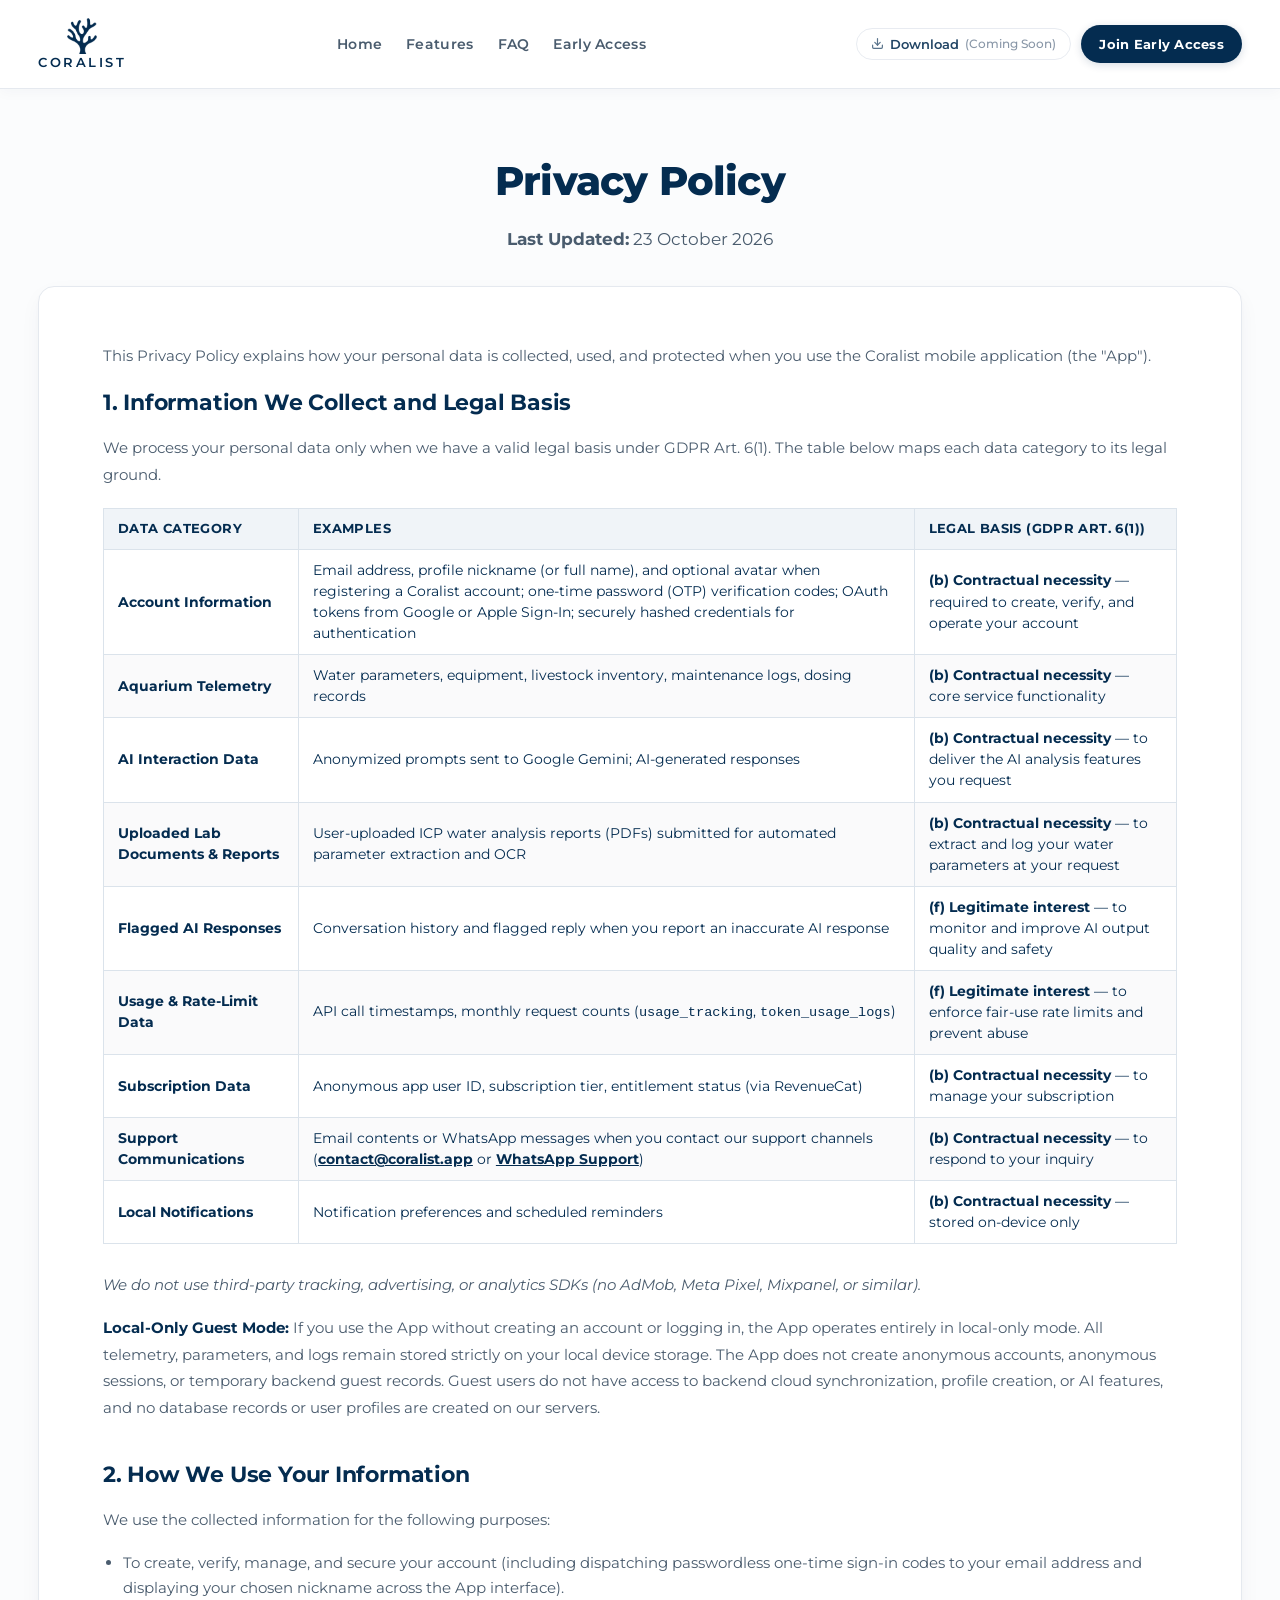
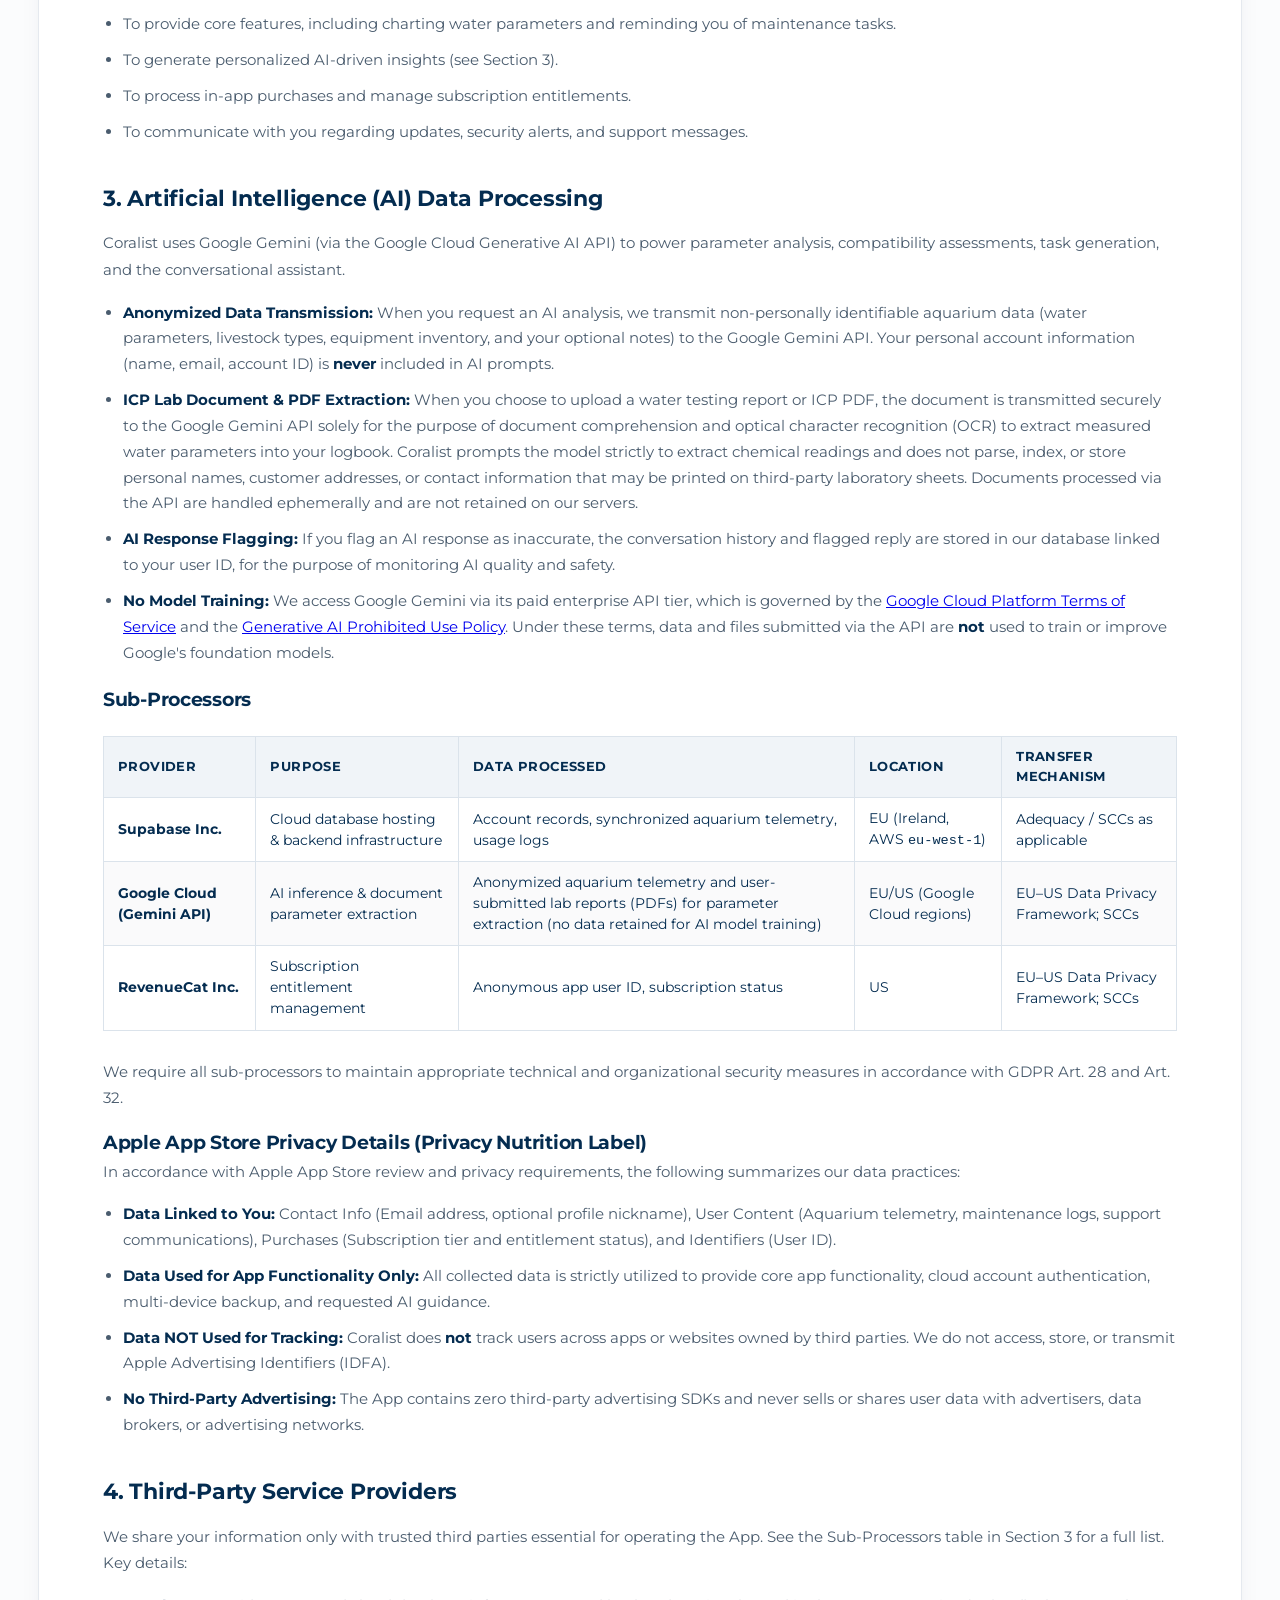
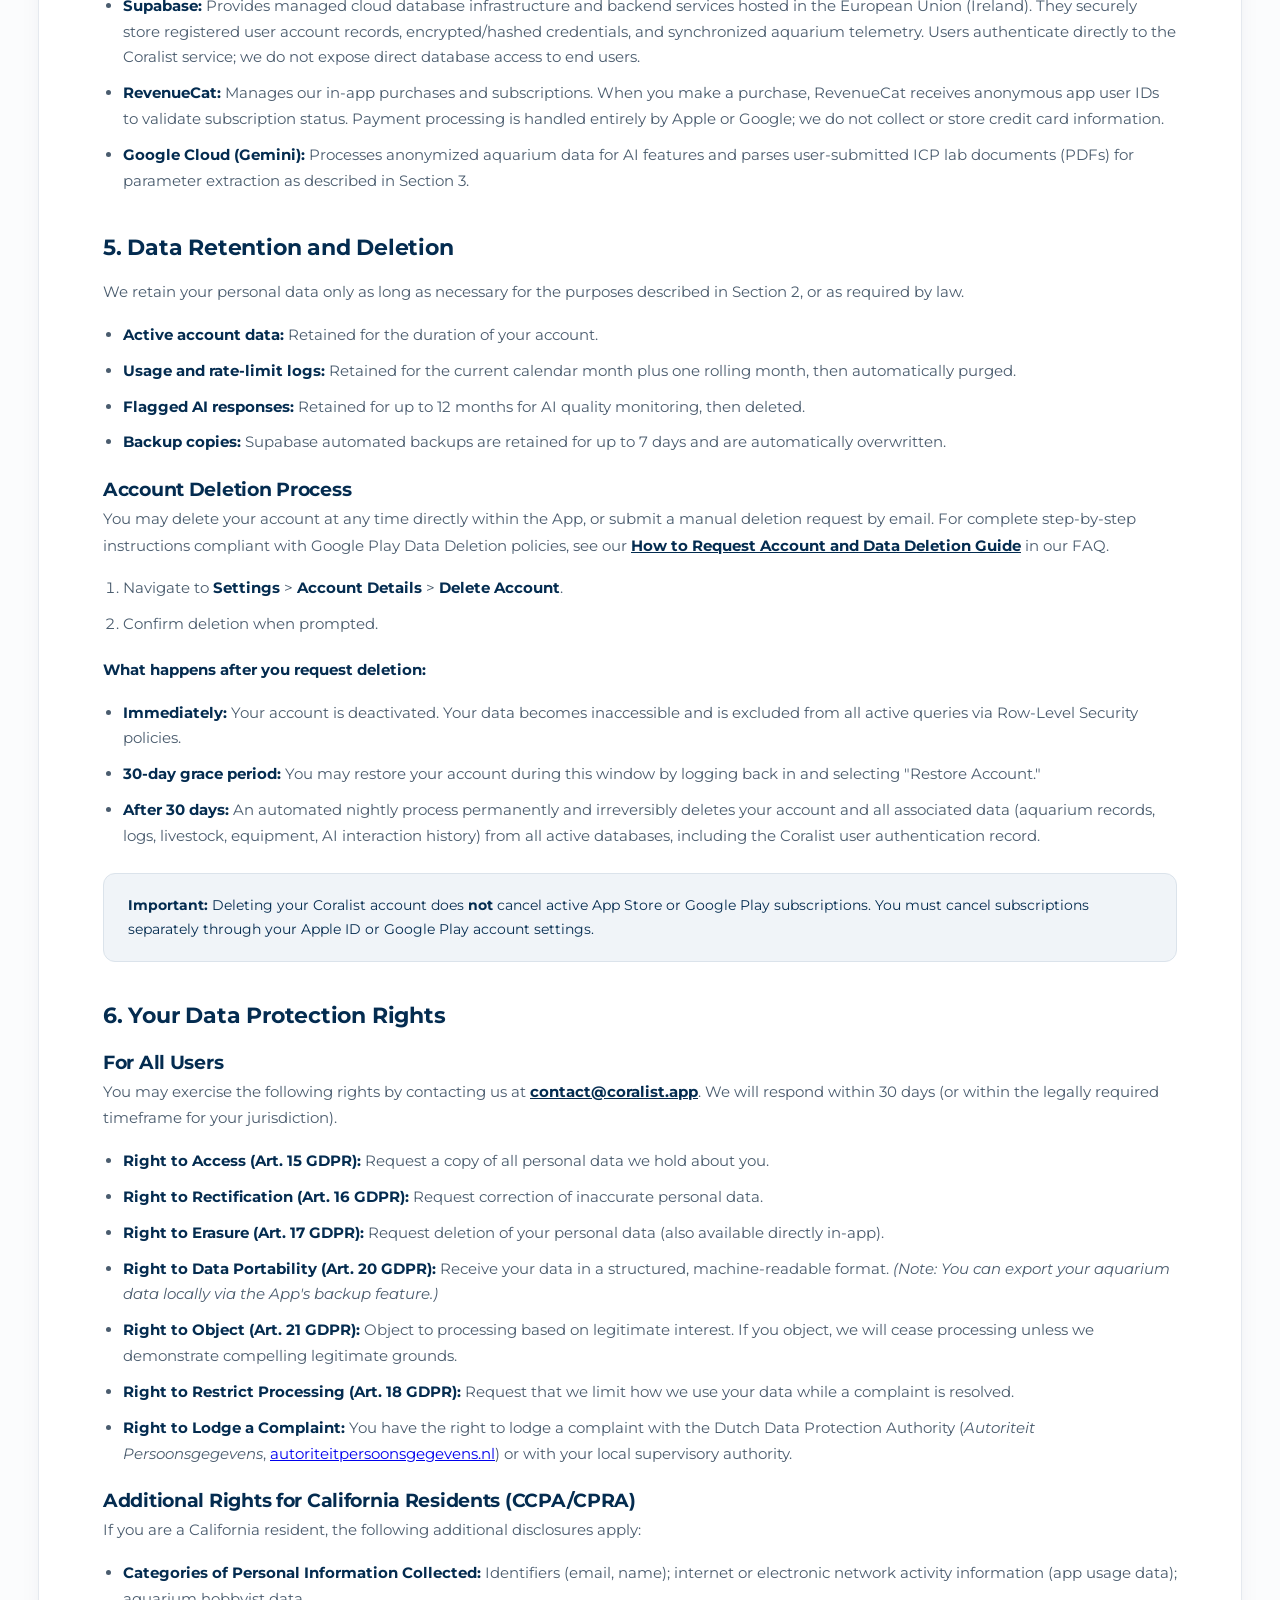
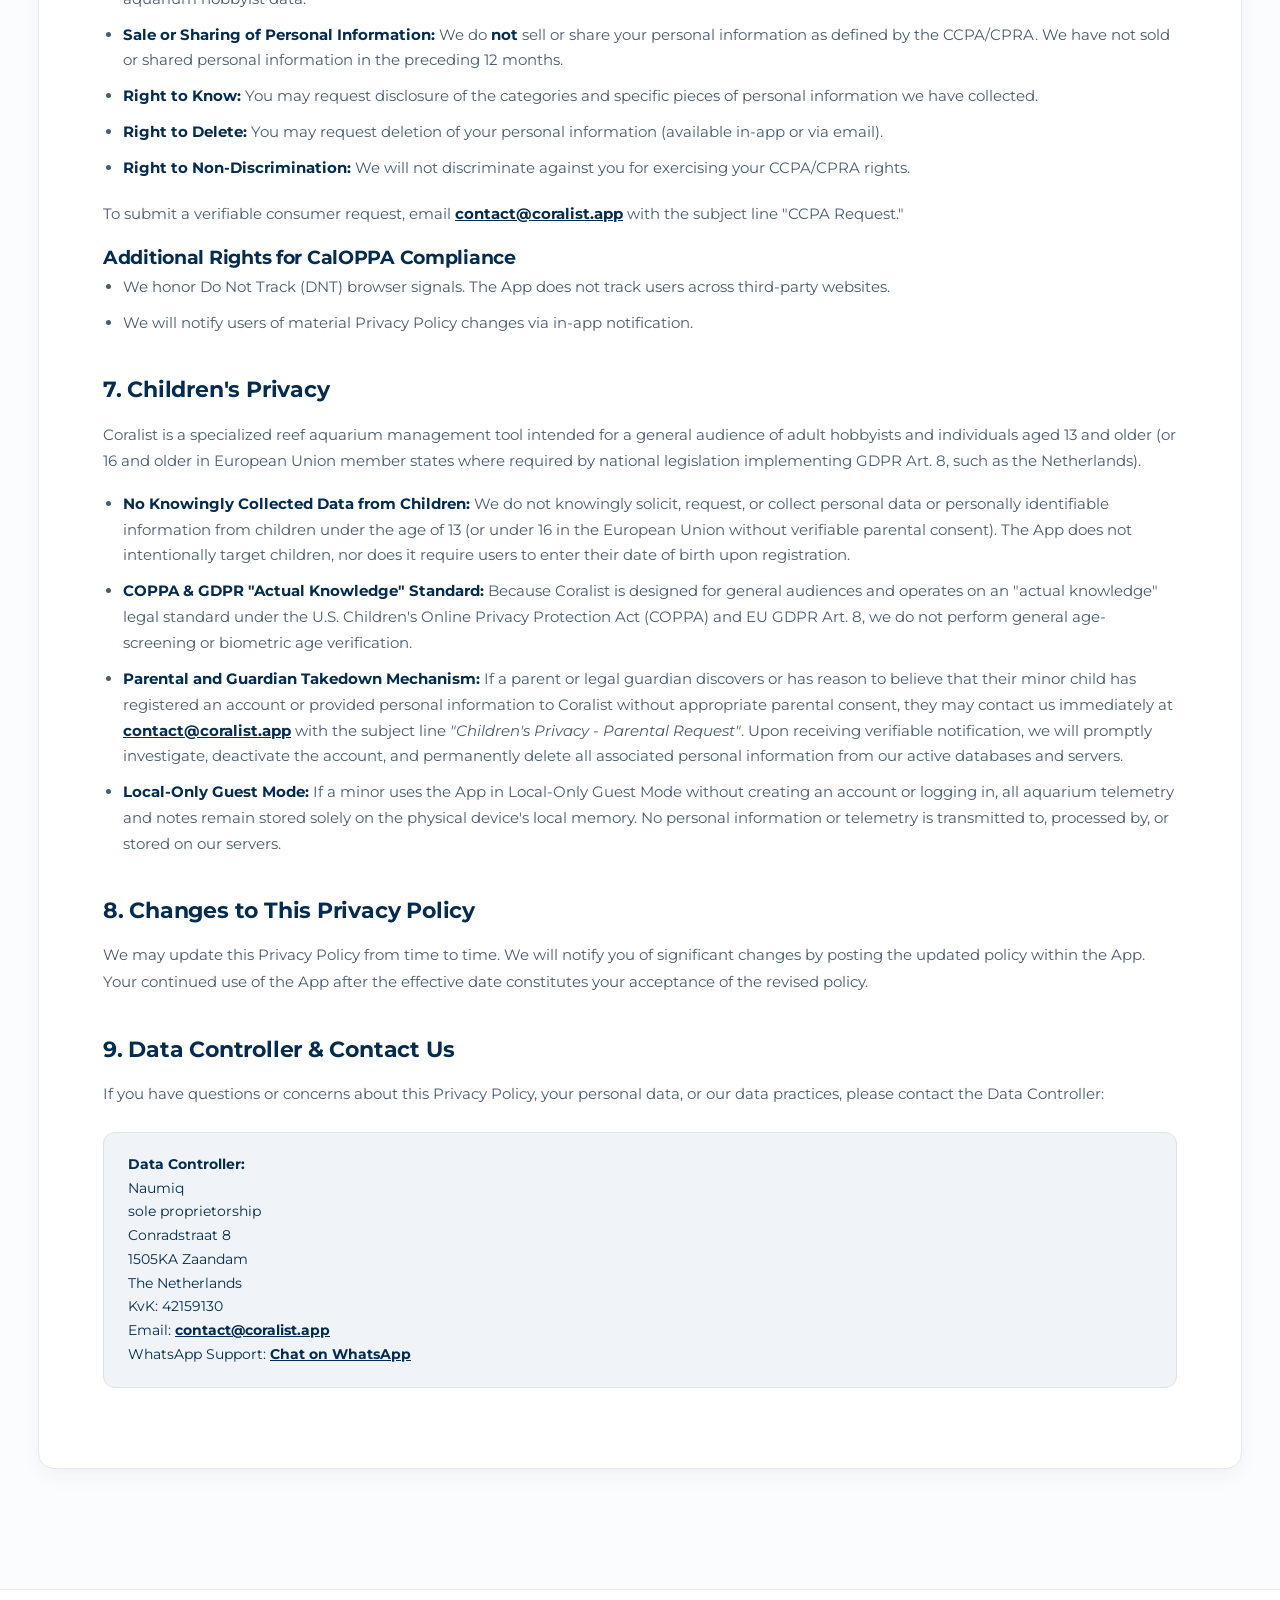
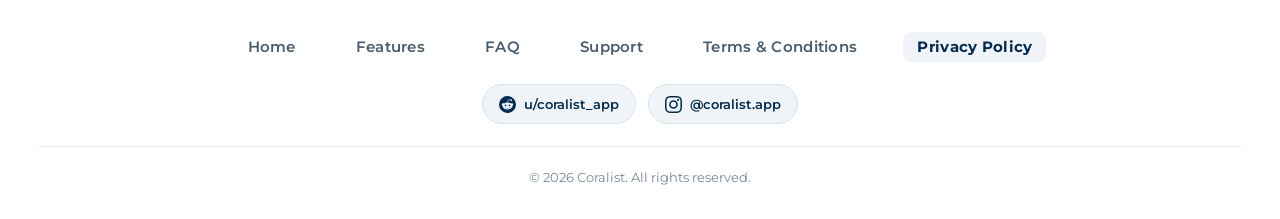
==== privacy.html @ ce2aaca9 "Update Terms and Privacy: move Data Controller to bottom and add ICP PDF extraction disclosure" ====
<!DOCTYPE html>
<html lang="en">

<head>
  <meta charset="UTF-8">
  <meta name="viewport" content="width=device-width, initial-scale=1.0">
  <title>Coralist — Privacy Policy</title>
  <meta name="description"
    content="Privacy Policy for the Coralist mobile application. Learn how we collect, use, and protect your personal data including aquarium telemetry and AI interaction data.">
  <link rel="canonical" href="https://coralist.app/privacy.html">

  <!-- Open Graph -->
  <meta property="og:type" content="article">
  <meta property="og:url" content="https://coralist.app/privacy.html">
  <meta property="og:title" content="Coralist — Privacy Policy">
  <meta property="og:description"
    content="Privacy Policy for the Coralist mobile application. Learn how we collect, use, and protect your personal data.">
  <meta property="og:image" content="https://coralist.app/assets/logo-premium-clean.png">
  <meta property="og:image:width" content="1024">
  <meta property="og:image:height" content="1024">
  <meta property="og:image:alt" content="Coralist App Logo">
  <meta property="og:site_name" content="Coralist">

  <!-- Twitter Card -->
  <meta name="twitter:card" content="summary">
  <meta name="twitter:title" content="Coralist — Privacy Policy">
  <meta name="twitter:description"
    content="Privacy Policy for the Coralist mobile application. Learn how we collect, use, and protect your personal data.">
  <meta name="twitter:image" content="https://coralist.app/assets/logo-premium-clean.png">

  <!-- Mobile Browser Theme Color -->
  <meta name="theme-color" content="#042c50">

  <!-- Favicons -->
  <link rel="icon" type="image/svg+xml" href="assets/favicon.svg">
  <link rel="icon" type="image/png" sizes="32x32" href="assets/favicon-dark-32x32.png" media="(prefers-color-scheme: dark)">
  <link rel="icon" type="image/png" sizes="32x32" href="assets/favicon-32x32.png" media="(prefers-color-scheme: light)">
  <link rel="icon" type="image/png" href="assets/coral-header-dark-thinned.png" media="(prefers-color-scheme: dark)">
  <link rel="icon" type="image/png" href="assets/coral-header-light-thinned.png" media="(prefers-color-scheme: light)">
  <link rel="apple-touch-icon" href="assets/coral-silhouette.png">
  <link rel="stylesheet" href="styles.css?v=8.0">
</head>

<body>

  <!-- Site Header -->
  <header class="site-header">
    <div class="container nav-row">
      <!-- Left: Logo with Coralist centered underneath -->
      <a href="index.html" class="brand-link" aria-label="Coralist Home">
        <img src="assets/coral-header-light-thinned.png" alt="Coralist Logo" class="brand-icon-img" width="30" height="36">
        <span class="brand-text">Coralist</span>
      </a>

      <!-- Right: Navigation -->
      <nav class="site-nav">
        <ul class="nav-links">
          <li><a href="index.html">Home</a></li>
          <li><a href="index.html#features">Features</a></li>
          <li><a href="index.html#faq">FAQ</a></li>
          <li><a href="index.html#beta-signup">Early Access</a></li>
        </ul>
      </nav>

      <!-- Action Buttons: Download (with Coming Soon tip) + Join Early Access CTA -->
      <div class="nav-actions">
        <button class="btn-nav-download" disabled aria-disabled="true" title="Public App Store & Google Play release coming soon">
          <svg class="download-icon" viewBox="0 0 24 24" width="13" height="13" fill="none" stroke="currentColor" stroke-width="2.2" stroke-linecap="round" stroke-linejoin="round" aria-hidden="true">
            <path d="M21 15v4a2 2 0 0 1-2 2H5a2 2 0 0 1-2-2v-4"></path>
            <polyline points="7 10 12 15 17 10"></polyline>
            <line x1="12" y1="15" x2="12" y2="3"></line>
          </svg>
          <span>Download</span>
          <span class="tip-text-soon">(Coming Soon)</span>
        </button>
        <a href="index.html#beta-signup" class="btn-nav-beta">Join Early Access</a>
      </div>

      <button class="mobile-toggle-btn" aria-label="Toggle navigation" aria-expanded="false">
        <span class="hamburger-bar"></span>
        <span class="hamburger-bar"></span>
        <span class="hamburger-bar"></span>
      </button>
    </div>
  </header>

  <!-- Main Content -->
  <main>
    <div class="container">

      <section class="legal-header">
        <h1>Privacy Policy</h1>
        <p>
          <strong>Last Updated:</strong> 23 October 2026
        </p>
      </section>

      <article class="legal-card">
        <div class="legal-body">

          <p>
            This Privacy Policy explains how your personal data is collected, used, and protected when you use the
            Coralist mobile application (the "App").
          </p>

          <h2>1. Information We Collect and Legal Basis</h2>
          <p>
            We process your personal data only when we have a valid legal basis under GDPR Art. 6(1). The table below
            maps each data category to its legal ground.
          </p>

          <table class="legal-table">
            <thead>
              <tr>
                <th>Data Category</th>
                <th>Examples</th>
                <th>Legal Basis (GDPR Art. 6(1))</th>
              </tr>
            </thead>
            <tbody>
              <tr>
                <td><strong>Account Information</strong></td>
                <td>Email address, profile nickname (or full name), and optional avatar when registering a Coralist account; one-time password (OTP) verification codes; OAuth tokens from Google or Apple Sign-In; securely hashed credentials for authentication</td>
                <td><strong>(b) Contractual necessity</strong> — required to create, verify, and operate your account</td>
              </tr>
              <tr>
                <td><strong>Aquarium Telemetry</strong></td>
                <td>Water parameters, equipment, livestock inventory, maintenance logs, dosing records</td>
                <td><strong>(b) Contractual necessity</strong> — core service functionality</td>
              </tr>
              <tr>
                <td><strong>AI Interaction Data</strong></td>
                <td>Anonymized prompts sent to Google Gemini; AI-generated responses</td>
                <td><strong>(b) Contractual necessity</strong> — to deliver the AI analysis features you request</td>
              </tr>
              <tr>
                <td><strong>Uploaded Lab Documents &amp; Reports</strong></td>
                <td>User-uploaded ICP water analysis reports (PDFs) submitted for automated parameter extraction and OCR</td>
                <td><strong>(b) Contractual necessity</strong> — to extract and log your water parameters at your request</td>
              </tr>
              <tr>
                <td><strong>Flagged AI Responses</strong></td>
                <td>Conversation history and flagged reply when you report an inaccurate AI response</td>
                <td><strong>(f) Legitimate interest</strong> — to monitor and improve AI output quality and safety</td>
              </tr>
              <tr>
                <td><strong>Usage & Rate-Limit Data</strong></td>
                <td>API call timestamps, monthly request counts (<code>usage_tracking</code>,
                  <code>token_usage_logs</code>)
                </td>
                <td><strong>(f) Legitimate interest</strong> — to enforce fair-use rate limits and prevent abuse</td>
              </tr>
              <tr>
                <td><strong>Subscription Data</strong></td>
                <td>Anonymous app user ID, subscription tier, entitlement status (via RevenueCat)</td>
                <td><strong>(b) Contractual necessity</strong> — to manage your subscription</td>
              </tr>
              <tr>
                <td><strong>Support Communications</strong></td>
                <td>Email contents or WhatsApp messages when you contact our support channels (<a href="mailto:contact@coralist.app" style="color: var(--navy-primary); font-weight: 700; text-decoration: underline;">contact@coralist.app</a> or <a href="https://wa.me/message/F6IHO37MQ43EN1" target="_blank" rel="noopener noreferrer" style="color: var(--navy-primary); font-weight: 700; text-decoration: underline;">WhatsApp Support</a>)</td>
                <td><strong>(b) Contractual necessity</strong> — to respond to your inquiry</td>
              </tr>
              <tr>
                <td><strong>Local Notifications</strong></td>
                <td>Notification preferences and scheduled reminders</td>
                <td><strong>(b) Contractual necessity</strong> — stored on-device only</td>
              </tr>
            </tbody>
          </table>

          <p><em>We do not use third-party tracking, advertising, or analytics SDKs (no AdMob, Meta Pixel, Mixpanel, or
              similar).</em></p>

          <p>
            <strong>Local-Only Guest Mode:</strong> If you use the App without creating an account or logging in, the App operates entirely in local-only mode. All telemetry, parameters, and logs remain stored strictly on your local device storage. The App does not create anonymous accounts, anonymous sessions, or temporary backend guest records. Guest users do not have access to backend cloud synchronization, profile creation, or AI features, and no database records or user profiles are created on our servers.
          </p>

          <h2>2. How We Use Your Information</h2>
          <p>We use the collected information for the following purposes:</p>
          <ul>
            <li>To create, verify, manage, and secure your account (including dispatching passwordless one-time sign-in codes to your email address and displaying your chosen nickname across the App interface).</li>
            <li>To provide core features, including charting water parameters and reminding you of maintenance tasks.
            </li>
            <li>To generate personalized AI-driven insights (see Section 3).</li>
            <li>To process in-app purchases and manage subscription entitlements.</li>
            <li>To communicate with you regarding updates, security alerts, and support messages.</li>
          </ul>

          <h2>3. Artificial Intelligence (AI) Data Processing</h2>
          <p>
            Coralist uses Google Gemini (via the Google Cloud Generative AI API) to power parameter analysis,
            compatibility assessments, task generation, and the conversational assistant.
          </p>
          <ul>
            <li>
              <strong>Anonymized Data Transmission:</strong> When you request an AI analysis, we transmit non-personally
              identifiable aquarium data (water parameters, livestock types, equipment inventory, and your optional
              notes) to the Google Gemini API. Your personal account information (name, email, account ID) is
              <strong>never</strong> included in AI prompts.
            </li>
            <li>
              <strong>ICP Lab Document &amp; PDF Extraction:</strong> When you choose to upload a water testing report or ICP PDF, the document is transmitted securely to the Google Gemini API solely for the purpose of document comprehension and optical character recognition (OCR) to extract measured water parameters into your logbook. Coralist prompts the model strictly to extract chemical readings and does not parse, index, or store personal names, customer addresses, or contact information that may be printed on third-party laboratory sheets. Documents processed via the API are handled ephemerally and are not retained on our servers.
            </li>
            <li>
              <strong>AI Response Flagging:</strong> If you flag an AI response as inaccurate, the conversation history
              and flagged reply are stored in our database linked to your user ID, for the purpose of monitoring AI
              quality and safety.
            </li>
            <li>
              <strong>No Model Training:</strong> We access Google Gemini via its paid enterprise API tier, which is governed by
              the <a href="https://cloud.google.com/terms" target="_blank" rel="noopener noreferrer">Google Cloud
                Platform Terms of Service</a> and the <a href="https://policies.google.com/terms/generative-ai"
                target="_blank" rel="noopener noreferrer">Generative AI Prohibited Use Policy</a>. Under these terms,
              data and files submitted via the API are <strong>not</strong> used to train or improve Google's foundation models.
            </li>
          </ul>

          <h3>Sub-Processors</h3>

          <table class="legal-table">
            <thead>
              <tr>
                <th>Provider</th>
                <th>Purpose</th>
                <th>Data Processed</th>
                <th>Location</th>
                <th>Transfer Mechanism</th>
              </tr>
            </thead>
            <tbody>
              <tr>
                <td><strong>Supabase Inc.</strong></td>
                <td>Cloud database hosting &amp; backend infrastructure</td>
                <td>Account records, synchronized aquarium telemetry, usage logs</td>
                <td>EU (Ireland, AWS <code>eu-west-1</code>)</td>
                <td>Adequacy / SCCs as applicable</td>
              </tr>
              <tr>
                <td><strong>Google Cloud (Gemini API)</strong></td>
                <td>AI inference &amp; document parameter extraction</td>
                <td>Anonymized aquarium telemetry and user-submitted lab reports (PDFs) for parameter extraction (no data retained for AI model training)</td>
                <td>EU/US (Google Cloud regions)</td>
                <td>EU–US Data Privacy Framework; SCCs</td>
              </tr>
              <tr>
                <td><strong>RevenueCat Inc.</strong></td>
                <td>Subscription entitlement management</td>
                <td>Anonymous app user ID, subscription status</td>
                <td>US</td>
                <td>EU–US Data Privacy Framework; SCCs</td>
              </tr>
            </tbody>
          </table>

          <p>We require all sub-processors to maintain appropriate technical and organizational security measures in
            accordance with GDPR Art. 28 and Art. 32.</p>

          <h3>Apple App Store Privacy Details (Privacy Nutrition Label)</h3>
          <p>In accordance with Apple App Store review and privacy requirements, the following summarizes our data practices:</p>
          <ul>
            <li><strong>Data Linked to You:</strong> Contact Info (Email address, optional profile nickname), User Content (Aquarium telemetry, maintenance logs, support communications), Purchases (Subscription tier and entitlement status), and Identifiers (User ID).</li>
            <li><strong>Data Used for App Functionality Only:</strong> All collected data is strictly utilized to provide core app functionality, cloud account authentication, multi-device backup, and requested AI guidance.</li>
            <li><strong>Data NOT Used for Tracking:</strong> Coralist does <strong>not</strong> track users across apps or websites owned by third parties. We do not access, store, or transmit Apple Advertising Identifiers (IDFA).</li>
            <li><strong>No Third-Party Advertising:</strong> The App contains zero third-party advertising SDKs and never sells or shares user data with advertisers, data brokers, or advertising networks.</li>
          </ul>

          <h2>4. Third-Party Service Providers</h2>
          <p>We share your information only with trusted third parties essential for operating the App. See the
            Sub-Processors table in Section 3 for a full list. Key details:</p>
          <ul>
            <li><strong>Supabase:</strong> Provides managed cloud database infrastructure and backend services hosted in the European Union (Ireland). They securely store registered user account records, encrypted/hashed credentials, and synchronized aquarium telemetry. Users authenticate directly to the Coralist service; we do not expose direct database access to end users.</li>
            <li><strong>RevenueCat:</strong> Manages our in-app purchases and subscriptions. When you make a purchase,
              RevenueCat receives anonymous app user IDs to validate subscription status. Payment processing is handled
              entirely by Apple or Google; we do not collect or store credit card information.</li>
            <li><strong>Google Cloud (Gemini):</strong> Processes anonymized aquarium data for AI features and parses user-submitted ICP lab documents (PDFs) for parameter extraction as described in Section 3.</li>
          </ul>

          <h2>5. Data Retention and Deletion</h2>
          <p>We retain your personal data only as long as necessary for the purposes described in Section 2, or as
            required by law.</p>
          <ul>
            <li><strong>Active account data:</strong> Retained for the duration of your account.</li>
            <li><strong>Usage and rate-limit logs:</strong> Retained for the current calendar month plus one rolling
              month, then automatically purged.</li>
            <li><strong>Flagged AI responses:</strong> Retained for up to 12 months for AI quality monitoring, then
              deleted.</li>
            <li><strong>Backup copies:</strong> Supabase automated backups are retained for up to 7 days and are
              automatically overwritten.</li>
          </ul>

          <h3>Account Deletion Process</h3>
          <p>You may delete your account at any time directly within the App, or submit a manual deletion request by email. For complete step-by-step instructions compliant with Google Play Data Deletion policies, see our <a href="index.html#faq-delete-account" style="color: var(--navy-primary); font-weight: 700; text-decoration: underline;">How to Request Account and Data Deletion Guide</a> in our FAQ.</p>
          <ol>
            <li>Navigate to <strong>Settings</strong> > <strong>Account Details</strong> > <strong>Delete
                Account</strong>.</li>
            <li>Confirm deletion when prompted.</li>
          </ol>

          <p><strong>What happens after you request deletion:</strong></p>
          <ul>
            <li><strong>Immediately:</strong> Your account is deactivated. Your data becomes inaccessible and is
              excluded from all active queries via Row-Level Security policies.</li>
            <li><strong>30-day grace period:</strong> You may restore your account during this window by logging back in
              and selecting "Restore Account."</li>
            <li><strong>After 30 days:</strong> An automated nightly process permanently and irreversibly deletes your
              account and all associated data (aquarium records, logs, livestock, equipment, AI interaction history)
              from all active databases, including the Coralist user authentication record.</li>
          </ul>

          <div class="legal-callout">
            <p>
              <strong>Important:</strong> Deleting your Coralist account does <strong>not</strong> cancel active App
              Store or Google Play subscriptions. You must cancel subscriptions separately through your Apple ID or
              Google Play account settings.
            </p>
          </div>

          <h2>6. Your Data Protection Rights</h2>

          <h3>For All Users</h3>
          <p>You may exercise the following rights by contacting us at <a href="mailto:contact@coralist.app" style="color: var(--navy-primary); font-weight: 700; text-decoration: underline;">contact@coralist.app</a>. We will respond within 30
            days (or within the legally required timeframe for your jurisdiction).</p>
          <ul>
            <li><strong>Right to Access (Art. 15 GDPR):</strong> Request a copy of all personal data we hold about you.
            </li>
            <li><strong>Right to Rectification (Art. 16 GDPR):</strong> Request correction of inaccurate personal data.
            </li>
            <li><strong>Right to Erasure (Art. 17 GDPR):</strong> Request deletion of your personal data (also available
              directly in-app).</li>
            <li><strong>Right to Data Portability (Art. 20 GDPR):</strong> Receive your data in a structured,
              machine-readable format. <em>(Note: You can export your aquarium data locally via the App's backup
                feature.)</em></li>
            <li><strong>Right to Object (Art. 21 GDPR):</strong> Object to processing based on legitimate interest. If
              you object, we will cease processing unless we demonstrate compelling legitimate grounds.</li>
            <li><strong>Right to Restrict Processing (Art. 18 GDPR):</strong> Request that we limit how we use your data
              while a complaint is resolved.</li>
            <li><strong>Right to Lodge a Complaint:</strong> You have the right to lodge a complaint with the Dutch Data
              Protection Authority (<em>Autoriteit Persoonsgegevens</em>, <a
                href="https://autoriteitpersoonsgegevens.nl" target="_blank"
                rel="noopener noreferrer">autoriteitpersoonsgegevens.nl</a>) or with your local supervisory authority.
            </li>
          </ul>

          <h3>Additional Rights for California Residents (CCPA/CPRA)</h3>
          <p>If you are a California resident, the following additional disclosures apply:</p>
          <ul>
            <li><strong>Categories of Personal Information Collected:</strong> Identifiers (email, name); internet or
              electronic network activity information (app usage data); aquarium hobbyist data.</li>
            <li><strong>Sale or Sharing of Personal Information:</strong> We do <strong>not</strong> sell or share your
              personal information as defined by the CCPA/CPRA. We have not sold or shared personal information in the
              preceding 12 months.</li>
            <li><strong>Right to Know:</strong> You may request disclosure of the categories and specific pieces of
              personal information we have collected.</li>
            <li><strong>Right to Delete:</strong> You may request deletion of your personal information (available
              in-app or via email).</li>
            <li><strong>Right to Non-Discrimination:</strong> We will not discriminate against you for exercising your
              CCPA/CPRA rights.</li>
          </ul>
          <p>To submit a verifiable consumer request, email <a href="mailto:contact@coralist.app" style="color: var(--navy-primary); font-weight: 700; text-decoration: underline;">contact@coralist.app</a> with the subject line "CCPA
            Request."</p>

          <h3>Additional Rights for CalOPPA Compliance</h3>
          <ul>
            <li>We honor Do Not Track (DNT) browser signals. The App does not track users across third-party websites.
            </li>
            <li>We will notify users of material Privacy Policy changes via in-app notification.</li>
          </ul>

          <h2>7. Children's Privacy</h2>
          <p>
            Coralist is a specialized reef aquarium management tool intended for a general audience of adult hobbyists and individuals aged 13 and older (or 16 and older in European Union member states where required by national legislation implementing GDPR Art. 8, such as the Netherlands).
          </p>
          <ul>
            <li>
              <strong>No Knowingly Collected Data from Children:</strong> We do not knowingly solicit, request, or collect personal data or personally identifiable information from children under the age of 13 (or under 16 in the European Union without verifiable parental consent). The App does not intentionally target children, nor does it require users to enter their date of birth upon registration.
            </li>
            <li>
              <strong>COPPA &amp; GDPR &quot;Actual Knowledge&quot; Standard:</strong> Because Coralist is designed for general audiences and operates on an &quot;actual knowledge&quot; legal standard under the U.S. Children&apos;s Online Privacy Protection Act (COPPA) and EU GDPR Art. 8, we do not perform general age-screening or biometric age verification.
            </li>
            <li>
              <strong>Parental and Guardian Takedown Mechanism:</strong> If a parent or legal guardian discovers or has reason to believe that their minor child has registered an account or provided personal information to Coralist without appropriate parental consent, they may contact us immediately at <a href="mailto:contact@coralist.app" style="color: var(--navy-primary); font-weight: 700; text-decoration: underline;">contact@coralist.app</a> with the subject line <em>&quot;Children&apos;s Privacy - Parental Request&quot;</em>. Upon receiving verifiable notification, we will promptly investigate, deactivate the account, and permanently delete all associated personal information from our active databases and servers.
            </li>
            <li>
              <strong>Local-Only Guest Mode:</strong> If a minor uses the App in Local-Only Guest Mode without creating an account or logging in, all aquarium telemetry and notes remain stored solely on the physical device&apos;s local memory. No personal information or telemetry is transmitted to, processed by, or stored on our servers.
            </li>
          </ul>

          <h2>8. Changes to This Privacy Policy</h2>
          <p>
            We may update this Privacy Policy from time to time. We will notify you of significant changes by posting
            the updated policy within the App. Your continued use of the App after the effective date constitutes your
            acceptance of the revised policy.
          </p>

          <h2>9. Data Controller &amp; Contact Us</h2>
          <p>If you have questions or concerns about this Privacy Policy, your personal data, or our data practices, please contact the Data Controller:
          </p>
          <div class="legal-callout">
            <p>
              <strong>Data Controller:</strong><br>
              Naumiq<br>
              sole proprietorship<br>
              Conradstraat 8<br>
              1505KA Zaandam<br>
              The Netherlands<br>
              KvK: 42159130<br>
              Email: <a href="mailto:contact@coralist.app" style="color: var(--navy-primary); font-weight: 700; text-decoration: underline;">contact@coralist.app</a><br>
              WhatsApp Support: <a href="https://wa.me/message/F6IHO37MQ43EN1" target="_blank" rel="noopener noreferrer" style="color: var(--navy-primary); font-weight: 700; text-decoration: underline;">Chat on WhatsApp</a>
            </p>
          </div>

        </div>
      </article>

    </div>
  </main>

  <!-- Site Footer & Page Navigation -->
  <footer class="site-footer">
    <div class="container">
      <nav class="footer-nav" aria-label="Page Navigation">
        <ul class="footer-links">
          <li><a href="index.html">Home</a></li>
          <li><a href="index.html#features">Features</a></li>
          <li><a href="index.html#faq">FAQ</a></li>
          <li><a href="support.html">Support</a></li>
          <li><a href="terms.html">Terms & Conditions</a></li>
          <li><a href="privacy.html" class="active">Privacy Policy</a></li>
        </ul>
      </nav>

      <div class="footer-social" aria-label="Social Media Links">
        <a href="https://www.reddit.com/user/coralist_app/" target="_blank" rel="noopener noreferrer" class="social-link" aria-label="Coralist on Reddit">
          <svg class="social-icon" viewBox="0 0 24 24" width="18" height="18" fill="currentColor" aria-hidden="true">
            <path d="M12 0A12 12 0 0 0 0 12a12 12 0 0 0 12 12 12 12 0 0 0 12-12A12 12 0 0 0 12 0zm5.01 4.744c.688 0 1.25.561 1.25 1.249a1.25 1.25 0 0 1-2.498.056l-2.597-.547-.8 3.747c1.824.07 3.48.632 4.674 1.488.308-.309.73-.491 1.207-.491.968 0 1.754.786 1.754 1.754 0 .716-.435 1.333-1.01 1.614a3.111 3.111 0 0 1 .042.52c0 2.694-3.13 4.87-7.004 4.87-3.874 0-7.004-2.176-7.004-4.87 0-.183.015-.366.043-.534A1.748 1.748 0 0 1 4.028 12c0-.968.786-1.754 1.754-1.754.463 0 .898.196 1.207.49 1.207-.883 2.878-1.43 4.744-1.487l.885-4.182a.342.342 0 0 1 .14-.197.35.35 0 0 1 .238-.042l2.906.617a1.214 1.214 0 0 1 1.108-.701zM9.25 12C8.561 12 8 12.562 8 13.25c0 .687.561 1.248 1.25 1.248.687 0 1.248-.561 1.248-1.249 0-.688-.561-1.249-1.249-1.249zm5.5 0c-.687 0-1.248.561-1.248 1.25 0 .687.561 1.248 1.249 1.248.688 0 1.249-.561 1.249-1.249 0-.687-.562-1.249-1.25-1.249zm-5.466 3.99a.327.327 0 0 0-.231.094.33.33 0 0 0 0 .463c.842.842 2.484.913 2.961.913.477 0 2.105-.056 2.961-.913a.361.361 0 0 0 .029-.463.33.33 0 0 0-.464 0c-.547.533-1.684.73-2.512.73-.828 0-1.979-.197-2.512-.73a.326.326 0 0 0-.232-.095z"/>
          </svg>
          <span>u/coralist_app</span>
        </a>
        <a href="https://www.instagram.com/coralist.app/" target="_blank" rel="noopener noreferrer" class="social-link" aria-label="Coralist on Instagram">
          <svg class="social-icon" viewBox="0 0 24 24" width="18" height="18" fill="currentColor" aria-hidden="true">
            <path d="M12 2.163c3.204 0 3.584.012 4.85.07 3.252.148 4.771 1.691 4.919 4.919.058 1.265.069 1.645.069 4.849 0 3.205-.012 3.584-.069 4.849-.149 3.225-1.664 4.771-4.919 4.919-1.266.058-1.644.07-4.85.07-3.204 0-3.584-.012-4.849-.07-3.26-.149-4.771-1.699-4.919-4.92-.058-1.265-.07-1.644-.07-4.849 0-3.204.013-3.583.07-4.849.149-3.227 1.664-4.771 4.919-4.919 1.266-.057 1.645-.069 4.849-.069zm0-2.163c-3.259 0-3.667.014-4.947.072-4.358.2-6.78 2.618-6.98 6.98-.059 1.281-.073 1.689-.073 4.948 0 3.259.014 3.668.072 4.948.2 4.358 2.618 6.78 6.98 6.98 1.281.058 1.689.072 4.948.072 3.259 0 3.668-.014 4.948-.072 4.354-.2 6.782-2.618 6.979-6.98.059-1.28.073-1.689.073-4.948 0-3.259-.014-3.667-.072-4.947-.196-4.354-2.617-6.78-6.979-6.98-1.281-.059-1.69-.073-4.949-.073zm0 5.838c-3.403 0-6.162 2.759-6.162 6.162s2.759 6.163 6.162 6.163 6.162-2.759 6.162-6.163c0-3.403-2.759-6.162-6.162-6.162zm0 10.162c-2.209 0-4-1.79-4-4 0-2.209 1.791-4 4-4s4 1.791 4 4c0 2.21-1.791 4-4 4zm6.406-11.845c-.796 0-1.441.645-1.441 1.44s.645 1.44 1.441 1.44c.795 0 1.439-.645 1.439-1.44s-.644-1.44-1.439-1.44z"/>
          </svg>
          <span>@coralist.app</span>
        </a>
      </div>

      <div class="footer-bottom">
        <p>© 2026 Coralist. All rights reserved.</p>
      </div>
    </div>
  </footer>

  <script src="script.js?v=2.5"></script>
</body>

</html>
---- styles.css ----
/* ==========================================================================
   Coralist - Premium Minimalist Navy & White Design System
   Matches Coralist App Brand Identity (#042c50)
   ========================================================================== */

@import url('https://fonts.googleapis.com/css2?family=Montserrat:wght@400;500;600;700;800;900&display=swap');

:root {
  /* Brand Navy & White Color Hierarchy */
  --navy-primary: #042c50;
  --navy-dark: #021a30;
  --navy-hover: #073b6a;
  --navy-subtle: #f0f4f8;
  --navy-border-subtle: #dbe3eb;

  --bg-white: #ffffff;
  --bg-page: #fbfcfd;
  --bg-surface: #ffffff;
  --bg-muted: #f4f6f9;

  --border-hairline: #e5e9ef;
  --border-medium: #cbd5e1;
  --border-focus: #042c50;

  /* Typography */
  --text-primary: #042c50;
  --text-secondary: #4a5c6e;
  --text-muted: #78889b;
  --text-light: #ffffff;

  --font-brand: 'Montserrat', -apple-system, BlinkMacSystemFont, 'Segoe UI', Roboto, sans-serif;

  /* Natural Elevations */
  --shadow-subtle: 0 1px 3px rgba(4, 44, 80, 0.04);
  --shadow-card: 0 8px 24px -4px rgba(4, 44, 80, 0.06), 0 2px 6px -1px rgba(4, 44, 80, 0.02);
  --shadow-float: 0 20px 40px -12px rgba(4, 44, 80, 0.12);
}

/* Reset */
*, *::before, *::after {
  box-sizing: border-box;
  margin: 0;
  padding: 0;
}

html {
  font-size: 16px;
  -webkit-font-smoothing: antialiased;
  -moz-osx-font-smoothing: grayscale;
  overflow-x: hidden;
  scroll-behavior: smooth;
  scroll-padding-top: 104px;
}

body {
  background-color: var(--bg-page);
  color: var(--text-primary);
  font-family: var(--font-brand);
  line-height: 1.65;
  min-height: 100vh;
  display: flex;
  flex-direction: column;
  overflow-x: hidden;
  width: 100%;
  padding-top: 88px;
}

/* Ensure sections target correctly below fixed header */
section[id] {
  scroll-margin-top: 104px;
}

/* Container */
.container {
  width: 100%;
  max-width: 1260px;
  margin: 0 auto;
  padding: 0 28px;
}

/* ==========================================================================
   Header Navigation (Stacked Brand on Left, Navigation on Right)
   ========================================================================== */
.site-header {
  position: fixed;
  top: 0;
  left: 0;
  right: 0;
  width: 100%;
  z-index: 1000;
  background: rgba(255, 255, 255, 0.97);
  backdrop-filter: blur(12px);
  -webkit-backdrop-filter: blur(12px);
  border-bottom: 1px solid var(--border-hairline);
  box-shadow: 0 2px 14px rgba(4, 44, 80, 0.04);
}

.nav-row {
  display: flex;
  align-items: center;
  justify-content: space-between;
  height: 88px;
}

/* Brand Logo (Left-Aligned, Centered Stack: Silhouette on top, CORALIST underneath) */
.brand-link {
  display: flex;
  flex-direction: column;
  align-items: center;
  justify-content: center;
  gap: 3px;
  text-decoration: none;
  cursor: pointer;
  padding: 4px 0;
  transition: opacity 0.15s ease, transform 0.15s ease;
}

.brand-link:hover {
  opacity: 0.85;
}

.brand-icon-img {
  width: 30px;
  height: 36px;
  object-fit: contain;
  display: block;
  flex-shrink: 0;
  transition: transform 0.2s ease;
}

.brand-link:hover .brand-icon-img {
  transform: scale(1.04);
}

.brand-icon-mask {
  width: 30px;
  height: 36px;
  background-color: var(--navy-primary);
  -webkit-mask-image: url('assets/coral-header-light-thinned.png');
  mask-image: url('assets/coral-header-light-thinned.png');
  -webkit-mask-size: contain;
  mask-size: contain;
  -webkit-mask-repeat: no-repeat;
  mask-repeat: no-repeat;
  -webkit-mask-position: center;
  mask-position: center;
  display: block;
  flex-shrink: 0;
}

.brand-text {
  font-family: var(--font-brand);
  font-size: 0.80rem;
  font-weight: 600;
  letter-spacing: 0.20em;
  text-transform: uppercase;
  color: var(--navy-primary);
  line-height: 1;
}

/* Navigation Links (Right-Aligned) */
.site-nav {
  display: flex;
  align-items: center;
}

.nav-links {
  display: flex;
  align-items: center;
  gap: 24px;
  list-style: none;
}

.nav-links a {
  text-decoration: none;
  font-size: 0.9rem;
  font-weight: 600;
  color: var(--text-secondary);
  letter-spacing: 0.02em;
  transition: color 0.15s ease;
  position: relative;
  padding: 6px 0;
}

.nav-links a:hover {
  color: var(--navy-primary);
}

.nav-links a.active {
  color: var(--navy-primary);
  font-weight: 700;
}

.nav-links a.active::after {
  content: '';
  position: absolute;
  bottom: -2px;
  left: 0;
  width: 100%;
  height: 2px;
  background-color: var(--navy-primary);
}

/* Header Action Buttons (Beta CTA + Disabled Download indicator) */
.nav-actions {
  display: flex;
  align-items: center;
  gap: 10px;
}

.btn-nav-beta {
  display: inline-flex;
  align-items: center;
  justify-content: center;
  padding: 8px 18px;
  border-radius: 9999px;
  background-color: var(--navy-primary);
  color: #ffffff;
  font-family: var(--font-brand);
  font-size: 0.84rem;
  font-weight: 700;
  letter-spacing: 0.02em;
  text-decoration: none;
  transition: all 0.2s ease;
  box-shadow: 0 2px 8px rgba(4, 44, 80, 0.16);
  white-space: nowrap;
}

.btn-nav-beta:hover {
  background-color: var(--navy-hover);
  transform: translateY(-1px);
  box-shadow: 0 4px 14px rgba(4, 44, 80, 0.24);
}

.btn-nav-download {
  display: inline-flex;
  align-items: center;
  gap: 6px;
  padding: 7px 14px;
  border-radius: 9999px;
  background: #ffffff;
  border: 1px solid var(--border-hairline);
  color: var(--navy-primary);
  font-family: var(--font-brand);
  font-size: 0.82rem;
  font-weight: 600;
  cursor: not-allowed;
  user-select: none;
  position: relative;
  transition: all 0.2s ease;
  opacity: 0.88;
}

.btn-nav-download:hover {
  background: var(--navy-subtle);
  border-color: var(--navy-border-subtle);
}

.download-icon {
  color: var(--navy-primary);
  opacity: 0.75;
  flex-shrink: 0;
}

.tip-text-soon {
  font-size: 0.72rem;
  font-weight: 500;
  color: var(--text-muted);
  letter-spacing: 0;
}

.mobile-toggle-btn {
  display: none;
  background: transparent;
  border: 1px solid var(--navy-border-subtle);
  border-radius: 10px;
  width: 42px;
  height: 42px;
  padding: 0;
  cursor: pointer;
  align-items: center;
  justify-content: center;
  flex-direction: column;
  gap: 5px;
  transition: all 0.2s ease;
  -webkit-tap-highlight-color: transparent;
}

.mobile-toggle-btn:hover {
  background-color: var(--navy-subtle);
}

.hamburger-bar {
  display: block;
  width: 20px;
  height: 2px;
  background-color: var(--navy-primary);
  border-radius: 2px;
  transition: transform 0.25s cubic-bezier(0.16, 1, 0.3, 1), opacity 0.2s ease;
  transform-origin: center;
}

.mobile-toggle-btn.is-active .hamburger-bar:nth-child(1) {
  transform: translateY(7px) rotate(45deg);
}

.mobile-toggle-btn.is-active .hamburger-bar:nth-child(2) {
  opacity: 0;
  transform: scaleX(0);
}

.mobile-toggle-btn.is-active .hamburger-bar:nth-child(3) {
  transform: translateY(-7px) rotate(-45deg);
}

/* ==========================================================================
   Typography & Hierarchy
   ========================================================================== */
h1, h2, h3, h4, h5, h6 {
  font-family: var(--font-brand);
  color: var(--navy-primary);
  letter-spacing: -0.015em;
  font-weight: 700;
}

/* ==========================================================================
   Hero & Under Construction Section
   ========================================================================== */
main {
  flex: 1;
}

.hero-section {
  padding: 36px 0 60px;
  text-align: center;
  position: relative;
}

.hero-section::before {
  content: '';
  position: absolute;
  top: -80px;
  left: 50%;
  transform: translateX(-50%);
  width: 1100px;
  max-width: 100vw;
  height: 560px;
  background: radial-gradient(ellipse 70% 50% at 50% 15%, rgba(2, 132, 199, 0.07) 0%, rgba(4, 44, 80, 0.04) 50%, transparent 80%);
  pointer-events: none;
  z-index: 0;
}

/* Beta Notice Banner */
.beta-notice-banner {
  display: inline-flex;
  align-items: center;
  justify-content: center;
  gap: 12px;
  flex-wrap: wrap;
  margin: 0 auto 36px;
  padding: 8px 22px;
  background: var(--navy-subtle);
  border: 1px solid var(--navy-border-subtle);
  border-radius: 9999px;
  font-size: 0.88rem;
  color: var(--navy-primary);
  box-shadow: 0 2px 10px rgba(4, 44, 80, 0.04);
  transition: all 0.25s ease;
}

.beta-notice-banner:hover {
  border-color: rgba(4, 44, 80, 0.25);
  box-shadow: 0 4px 16px rgba(4, 44, 80, 0.08);
}

.beta-tag {
  display: inline-flex;
  align-items: center;
  gap: 8px;
  font-weight: 700;
  font-size: 0.75rem;
  text-transform: uppercase;
  letter-spacing: 0.08em;
  background: rgba(4, 44, 80, 0.08);
  padding: 3px 10px;
  border-radius: 9999px;
}

.beta-notice-text {
  font-weight: 500;
  line-height: 1.4;
}

.beta-link {
  color: var(--navy-primary);
  font-weight: 700;
  text-decoration: underline;
  text-underline-offset: 3px;
  transition: opacity 0.2s ease;
}

.beta-link:hover {
  opacity: 0.8;
}

.hero-heading {
  font-size: 2.85rem;
  font-weight: 800;
  line-height: 1.2;
  color: var(--navy-primary);
  max-width: 780px;
  margin: 0 auto 20px;
  letter-spacing: -0.025em;
}

.hero-subheading {
  font-size: 1.1rem;
  color: var(--text-secondary);
  max-width: 620px;
  margin: 0 auto 48px;
  line-height: 1.7;
  font-weight: 400;
}

/* ==========================================================================
   Minimal App Showcase Card
   ========================================================================== */
.showcase-card {
  position: relative;
  z-index: 1;
  background: #ffffff;
  border: 1px solid rgba(4, 44, 80, 0.08);
  border-radius: 28px;
  box-shadow: 0 24px 60px -14px rgba(4, 44, 80, 0.07), 0 2px 8px -1px rgba(4, 44, 80, 0.02);
  padding: 42px 48px 46px;
  margin: 0 auto 60px;
  display: grid;
  grid-template-columns: minmax(340px, 1fr) minmax(360px, 450px);
  gap: 32px 48px;
  align-items: start;
  text-align: left;
}

/* Centered Showcase Header above both columns */
.showcase-header {
  grid-column: 1 / -1;
  text-align: center;
  display: flex;
  flex-direction: column;
  align-items: center;
  margin-bottom: 6px;
}

.showcase-header h1 {
  font-size: 2.45rem;
  font-weight: 800;
  color: var(--navy-primary);
  line-height: 1.18;
  letter-spacing: -0.025em;
  text-align: center;
  max-width: 820px;
}

.hero-tagline {
  font-size: 1.05rem;
  color: var(--text-secondary);
  line-height: 1.6;
  max-width: 660px;
  margin: 10px auto 0;
  font-weight: 500;
}

.showcase-text-col {
  display: flex;
  flex-direction: column;
  gap: 16px;
}

.hero-lead-text {
  font-size: 0.98rem;
  color: var(--text-secondary);
  line-height: 1.7;
}

.hero-cta-group {
  display: flex;
  flex-direction: column;
  gap: 18px;
  margin-top: 10px;
}

.btn-primary.btn-cta {
  display: inline-flex;
  align-items: center;
  gap: 8px;
  padding: 12px 24px;
  font-size: 0.92rem;
  border-radius: 9999px;
  box-shadow: 0 4px 14px rgba(4, 44, 80, 0.18);
}

.btn-primary.btn-cta:hover {
  transform: translateY(-1px);
  box-shadow: 0 6px 20px rgba(4, 44, 80, 0.28);
}

.btn-arrow {
  display: inline-block;
  font-size: 1.1em;
  line-height: 1;
  transition: transform 0.2s ease;
}

.btn-primary.btn-cta:hover .btn-arrow {
  transform: translateX(3px);
}

/* Disabled Native App Store Badges with Coming Soon */
.store-strip-disabled {
  display: flex;
  flex-direction: column;
  gap: 8px;
  padding-top: 6px;
}

.store-strip-label {
  font-size: 0.74rem;
  font-weight: 700;
  color: var(--text-muted);
  text-transform: uppercase;
  letter-spacing: 0.06em;
}

.store-badges-row {
  display: flex;
  align-items: center;
  gap: 10px;
  flex-wrap: wrap;
}

.store-badge-card {
  display: inline-flex;
  align-items: center;
  gap: 10px;
  padding: 8px 14px;
  background: #f8fafc;
  border: 1px solid var(--border-hairline);
  border-radius: 12px;
  cursor: not-allowed;
  user-select: none;
  transition: all 0.2s ease;
}

.store-badge-card.is-disabled {
  opacity: 0.78;
}

.store-badge-card:hover {
  border-color: var(--border-medium);
}

.store-badge-icon {
  color: var(--navy-primary);
  opacity: 0.7;
  flex-shrink: 0;
}

.store-badge-text {
  display: flex;
  flex-direction: column;
  line-height: 1.15;
  text-align: left;
}

.store-badge-sub {
  font-size: 0.62rem;
  color: var(--text-muted);
  text-transform: uppercase;
  letter-spacing: 0.04em;
  font-weight: 600;
}

.store-badge-name {
  font-size: 0.84rem;
  color: var(--navy-primary);
  font-weight: 700;
}

.store-soon-text {
  font-size: 0.74rem;
  font-weight: 500;
  color: var(--text-muted);
  white-space: nowrap;
}

.feature-list {
  list-style: none;
  display: flex;
  flex-direction: column;
  gap: 16px;
  margin-top: 6px;
  margin-bottom: 10px;
}

.feature-item {
  display: flex;
  align-items: flex-start;
  gap: 14px;
  cursor: pointer;
  padding: 10px 14px;
  border-radius: 14px;
  transition: all 0.22s ease;
  margin-left: -14px;
  margin-right: -14px;
  border: 1px solid transparent;
}

.feature-item:hover {
  background: rgba(4, 44, 80, 0.035);
}

.feature-item.is-active {
  background: rgba(4, 44, 80, 0.055);
  border-color: rgba(4, 44, 80, 0.08);
}

.feature-item strong {
  display: block;
  font-size: 0.98rem;
  font-weight: 700;
  color: var(--navy-primary);
  margin-bottom: 2px;
}

.feature-sub {
  display: block;
  font-size: 0.88rem;
  color: var(--text-secondary);
  font-weight: 400;
  line-height: 1.55;
}

.feature-bullet {
  width: 7px;
  height: 7px;
  border-radius: 50%;
  background: var(--navy-primary);
  margin-top: 7px;
  flex-shrink: 0;
  transition: transform 0.22s ease, box-shadow 0.22s ease;
}

.feature-item.is-active .feature-bullet {
  transform: scale(1.3);
  box-shadow: 0 0 0 3px rgba(4, 44, 80, 0.2);
}

.showcase-mockup-col {
  display: flex;
  justify-content: center;
  position: relative;
  width: 100%;
}

.gallery-container {
  display: flex;
  flex-direction: column;
  align-items: center;
  gap: 12px;
  width: 100%;
  max-width: 450px;
  margin: 0 auto;
  position: relative;
}

/* Ambient soft halo backdrop behind mockup - scaled by 25% */
.gallery-container::before {
  content: '';
  position: absolute;
  top: 24px;
  left: 50%;
  transform: translateX(-50%);
  width: 420px;
  height: 540px;
  background: radial-gradient(ellipse at center, rgba(4, 44, 80, 0.11) 0%, rgba(14, 165, 233, 0.05) 50%, transparent 75%);
  filter: blur(40px);
  pointer-events: none;
  z-index: 0;
}



/* Phone Mockup Frame - Scaled down 25% (435px max-width) */
.phone-mockup-frame {
  width: 100%;
  max-width: 435px;
  border-radius: 22px;
  padding: 0;
  background: transparent;
  border: none;
  box-shadow: 0 20px 48px -10px rgba(4, 44, 80, 0.2), 0 6px 20px -3px rgba(4, 44, 80, 0.08);
  transition: transform 0.3s cubic-bezier(0.16, 1, 0.3, 1), box-shadow 0.3s ease;
  cursor: pointer;
  overflow: hidden;
  position: relative;
  z-index: 2;
}

.phone-mockup-frame:hover {
  transform: translateY(-3px);
  box-shadow: 0 26px 58px -12px rgba(4, 44, 80, 0.24), 0 8px 24px rgba(4, 44, 80, 0.1);
}

.gallery-frame {
  position: relative;
  overflow: hidden;
  touch-action: pan-y;
  user-select: none;
}

.gallery-slides {
  position: relative;
  width: 100%;
  aspect-ratio: 764 / 1024;
  overflow: hidden;
  border-radius: 24px;
  background: #edf4fa;
}

.gallery-slide {
  position: absolute;
  top: 0;
  left: 0;
  width: 100%;
  height: 100%;
  opacity: 0;
  transform: translateX(18px) scale(0.98);
  transition: opacity 0.35s cubic-bezier(0.16, 1, 0.3, 1), transform 0.35s cubic-bezier(0.16, 1, 0.3, 1);
  pointer-events: none;
  overflow: hidden;
}

.gallery-slide.active {
  opacity: 1;
  transform: translateX(0) scale(1);
  pointer-events: auto;
}

.gallery-slide.slide-prev {
  transform: translateX(-18px) scale(0.98);
}

.gallery-slide img {
  width: 100%;
  height: 100%;
  object-fit: cover;
  border-radius: 24px;
  display: block;
  cursor: pointer;
  user-select: none;
  -webkit-user-drag: none;
  image-rendering: -webkit-optimize-contrast;
  transform: translateZ(0);
  backface-visibility: hidden;
}

/* Overlay Arrow Buttons on Image */
.overlay-nav-btn {
  position: absolute;
  top: 50%;
  transform: translateY(-50%);
  z-index: 20;
  width: 38px;
  height: 38px;
  border-radius: 50%;
  background: rgba(255, 255, 255, 0.94);
  backdrop-filter: blur(10px);
  -webkit-backdrop-filter: blur(10px);
  border: 1px solid rgba(4, 44, 80, 0.15);
  color: var(--navy-primary);
  font-size: 1.45rem;
  font-weight: 700;
  line-height: 1;
  display: flex;
  align-items: center;
  justify-content: center;
  cursor: pointer;
  box-shadow: 0 4px 16px rgba(4, 44, 80, 0.18);
  transition: all 0.22s ease;
  user-select: none;
  padding-bottom: 2px;
}

.overlay-nav-btn.prev-btn {
  left: 12px;
}

.overlay-nav-btn.next-btn {
  right: 12px;
}

.overlay-nav-btn:hover {
  background: var(--navy-primary);
  color: #ffffff;
  border-color: var(--navy-primary);
  transform: translateY(-50%) scale(1.1);
  box-shadow: 0 6px 20px rgba(4, 44, 80, 0.3);
}

.overlay-nav-btn:active {
  transform: translateY(-50%) scale(0.96);
}

/* Interactive Tabs / Indicators below app screenshots */
.gallery-indicators {
  display: flex;
  flex-direction: column;
  align-items: center;
  justify-content: center;
  gap: 6px;
  width: 100%;
  margin-top: 8px;
  z-index: 2;
  position: relative;
}

.indicators-row {
  display: flex;
  align-items: center;
  justify-content: center;
  gap: 6px;
  width: 100%;
}

.indicator-dot {
  padding: 5px 12px;
  border-radius: 9999px;
  background: #ffffff;
  border: 1px solid var(--border-medium);
  font-family: var(--font-brand);
  font-size: 0.78rem;
  font-weight: 600;
  color: var(--text-secondary);
  cursor: pointer;
  transition: all 0.2s ease;
  white-space: nowrap;
}

.indicator-dot:hover {
  border-color: var(--navy-primary);
  color: var(--navy-primary);
}

.indicator-dot.active {
  background: var(--navy-primary);
  color: #ffffff;
  border-color: var(--navy-primary);
  box-shadow: 0 3px 10px rgba(4, 44, 80, 0.22);
}

/* Dashboard Element Highlight Frames */
.highlight-frame,
.chart-highlight-frame {
  position: absolute;
  border: 2.5px solid var(--navy-primary);
  box-shadow: 0 0 0 3px rgba(4, 44, 80, 0.18), 0 8px 20px rgba(4, 44, 80, 0.22);
  pointer-events: none;
  opacity: 0;
  visibility: hidden;
  transform: scale(0.98);
  transition: opacity 0.25s cubic-bezier(0.16, 1, 0.3, 1), transform 0.25s cubic-bezier(0.16, 1, 0.3, 1), visibility 0.25s ease;
  z-index: 10;
}

.highlight-frame.visible,
.chart-highlight-frame.visible {
  opacity: 1;
  visibility: visible;
  animation: highlightPulse 0.45s cubic-bezier(0.16, 1, 0.3, 1) forwards;
}

#stability-highlight-frame {
  top: 21.4%;
  left: 5.6%;
  width: 88.8%;
  height: 14%;
  border-radius: 14px;
}

#dials-highlight-frame {
  top: 36.3%;
  left: 5.6%;
  width: 88.8%;
  height: 42.5%;
  border-radius: 16px;
}

@keyframes highlightPulse {
  0% {
    box-shadow: 0 0 0 0 rgba(4, 44, 80, 0.45), 0 4px 12px rgba(4, 44, 80, 0.15);
    transform: scale(0.97);
  }
  50% {
    box-shadow: 0 0 0 5px rgba(4, 44, 80, 0.25), 0 6px 18px rgba(4, 44, 80, 0.2);
    transform: scale(1.01);
  }
  100% {
    box-shadow: 0 0 0 3px rgba(4, 44, 80, 0.18), 0 8px 20px rgba(4, 44, 80, 0.22);
    transform: scale(1);
  }
}



/* ==========================================================================
   Buttons & Links
   ========================================================================== */
.btn-group {
  display: flex;
  align-items: center;
  gap: 14px;
  flex-wrap: wrap;
}

.btn {
  display: inline-flex;
  align-items: center;
  justify-content: center;
  gap: 8px;
  padding: 12px 24px;
  border-radius: 10px;
  font-family: var(--font-brand);
  font-size: 0.88rem;
  font-weight: 700;
  text-decoration: none;
  letter-spacing: 0.03em;
  transition: all 0.15s ease;
  cursor: pointer;
  border: 1.5px solid transparent;
}

.btn-primary {
  background-color: var(--navy-primary);
  color: #ffffff;
  border-color: var(--navy-primary);
}

.btn-primary:hover {
  background-color: var(--navy-hover);
  border-color: var(--navy-hover);
}

.btn-secondary {
  background-color: transparent;
  color: var(--navy-primary);
  border-color: var(--navy-border-subtle);
}

.btn-secondary:hover {
  border-color: var(--navy-primary);
  background-color: var(--navy-subtle);
}

/* ==========================================================================
   Features Section & Breakdown Cards
   ========================================================================== */
.features-section {
  padding: 20px 0 80px;
}

.section-header {
  text-align: center;
  max-width: 680px;
  margin: 0 auto 48px;
}

.section-header h2 {
  font-size: 2.15rem;
  font-weight: 800;
  color: var(--navy-primary);
  margin-bottom: 14px;
  line-height: 1.25;
}

.section-header p {
  font-size: 1.05rem;
  color: var(--text-secondary);
  line-height: 1.65;
}

.features-grid {
  display: grid;
  grid-template-columns: repeat(3, 1fr);
  gap: 24px;
}

.features-grid-trio {
  display: grid;
  grid-template-columns: repeat(3, 1fr);
  gap: 24px;
}

.feature-card {
  background: var(--bg-surface);
  border: 1px solid var(--border-hairline);
  border-radius: 18px;
  padding: 32px 28px;
  text-align: left;
  transition: transform 0.2s ease, box-shadow 0.2s ease, border-color 0.2s ease;
  box-shadow: var(--shadow-subtle);
  display: flex;
  flex-direction: column;
}

.feature-card:hover {
  transform: translateY(-2px);
  box-shadow: var(--shadow-card);
  border-color: var(--navy-border-subtle);
}

.feature-card-header {
  display: flex;
  align-items: center;
  gap: 16px;
  margin-bottom: 12px;
}

.feature-card-icon {
  width: 44px;
  height: 44px;
  border-radius: 12px;
  background: var(--navy-subtle);
  border: 1px solid var(--navy-border-subtle);
  display: flex;
  align-items: center;
  justify-content: center;
  font-size: 1.3rem;
  color: var(--navy-primary);
  flex-shrink: 0;
}

.feature-card h3 {
  font-size: 1.25rem;
  font-weight: 700;
  color: var(--navy-primary);
  margin: 0;
  line-height: 1.25;
}

.feature-card .feature-tagline {
  font-size: 0.88rem;
  font-weight: 600;
  color: var(--navy-hover);
  margin-bottom: 12px;
}

.feature-card p {
  font-size: 0.92rem;
  color: var(--text-secondary);
  line-height: 1.65;
  margin: 0;
}

/* Minimal Notice Box */
.notice-box {
  background: var(--bg-surface);
  border: 1px solid var(--border-hairline);
  border-radius: 16px;
  padding: 32px;
  text-align: center;
  max-width: 640px;
  margin: 0 auto 80px;
  box-shadow: var(--shadow-subtle);
}

.notice-box h4 {
  font-size: 1.2rem;
  font-weight: 700;
  margin-bottom: 8px;
}

.notice-box p {
  font-size: 0.92rem;
  color: var(--text-secondary);
  line-height: 1.6;
  margin-bottom: 20px;
}

/* ==========================================================================
   FAQ Section
   ========================================================================== */
.faq-section {
  padding: 40px 0 20px;
}

.faq-list {
  max-width: 840px;
  margin: 0 auto;
  display: flex;
  flex-direction: column;
  gap: 14px;
}

.faq-item {
  background: var(--bg-surface);
  border: 1px solid var(--border-hairline);
  border-radius: 14px;
  overflow: hidden;
  transition: border-color 0.2s ease, box-shadow 0.2s ease;
  box-shadow: var(--shadow-subtle);
}

.faq-item:hover {
  border-color: var(--navy-border-subtle);
}

.faq-item[open] {
  border-color: var(--navy-border-subtle);
  box-shadow: 0 4px 16px -2px rgba(4, 44, 80, 0.06);
}

.faq-question {
  display: flex;
  align-items: center;
  justify-content: space-between;
  padding: 20px 24px;
  font-size: 1.02rem;
  font-weight: 700;
  color: var(--navy-primary);
  cursor: pointer;
  list-style: none;
  user-select: none;
  transition: color 0.15s ease;
}

.faq-question::-webkit-details-marker {
  display: none;
}

.faq-question:hover {
  color: var(--navy-hover);
}

.faq-icon {
  width: 26px;
  height: 26px;
  border-radius: 50%;
  background: var(--navy-subtle);
  display: flex;
  align-items: center;
  justify-content: center;
  font-size: 1.15rem;
  line-height: 1;
  color: var(--navy-primary);
  transition: transform 0.25s cubic-bezier(0.16, 1, 0.3, 1), background-color 0.2s ease;
  flex-shrink: 0;
  margin-left: 16px;
}

.faq-item[open] .faq-icon {
  transform: rotate(45deg);
  background: var(--navy-primary);
  color: #ffffff;
}

.faq-answer {
  padding: 0 24px 22px;
  font-size: 0.94rem;
  color: var(--text-secondary);
  line-height: 1.7;
}

.faq-answer p {
  margin: 0 0 12px;
}

.faq-answer p:last-child {
  margin-bottom: 0;
}

.faq-answer ul,
.faq-answer ol {
  margin: 8px 0 14px 20px;
  padding: 0;
  display: flex;
  flex-direction: column;
  gap: 7px;
}

.faq-answer li {
  line-height: 1.6;
}

.faq-answer strong {
  color: var(--navy-primary);
  font-weight: 600;
}

.param-group-grid {
  display: grid;
  grid-template-columns: repeat(auto-fit, minmax(240px, 1fr));
  gap: 14px;
  margin: 14px 0 16px;
}

.param-category {
  background: #f8fafc;
  border: 1px solid var(--border-color);
  border-radius: var(--radius-sm);
  padding: 14px 16px;
}

.param-category h4 {
  font-size: 0.85rem;
  font-weight: 700;
  text-transform: uppercase;
  letter-spacing: 0.04em;
  color: var(--teal-accent);
  margin: 0 0 10px;
}

.param-category ul {
  margin: 0 0 0 16px;
  padding: 0;
  display: flex;
  flex-direction: column;
  gap: 7px;
  font-size: 0.87rem;
}

.param-category li {
  line-height: 1.5;
}

/* ==========================================================================
   FAQ Workflow Steps Cards (Water Test Analysis Walkthrough)
   ========================================================================== */
.faq-workflow-steps {
  display: grid;
  grid-template-columns: repeat(auto-fit, minmax(180px, 1fr));
  gap: 14px;
  margin-top: 18px;
  margin-bottom: 8px;
}

.faq-workflow-steps[data-walkthrough="water-test"] {
  grid-template-columns: repeat(5, minmax(0, 1fr));
}

.faq-workflow-steps[data-walkthrough="setup"] {
  grid-template-columns: repeat(4, minmax(0, 1fr));
}

.workflow-step-card {
  display: flex;
  flex-direction: column;
  background: #ffffff;
  border: 1px solid rgba(4, 44, 80, 0.09);
  border-radius: 16px;
  padding: 12px;
  box-shadow: 0 4px 14px rgba(4, 44, 80, 0.04);
  transition: transform 0.22s ease, box-shadow 0.22s ease, border-color 0.22s ease;
}

.workflow-step-card:hover {
  transform: translateY(-2px);
  box-shadow: 0 8px 22px rgba(4, 44, 80, 0.1);
  border-color: rgba(4, 44, 80, 0.18);
}

.step-badge {
  display: inline-flex;
  align-items: center;
  justify-content: center;
  text-align: center;
  align-self: flex-start;
  padding: 3px 9px;
  border-radius: 9999px;
  background: var(--navy-primary);
  color: #ffffff;
  font-family: var(--font-brand);
  font-size: 0.7rem;
  font-weight: 700;
  letter-spacing: 0.02em;
  margin-bottom: 10px;
}

.step-img-box {
  width: 100%;
  aspect-ratio: 764 / 1024;
  border-radius: 12px;
  overflow: hidden;
  background: #eef4f9;
  border: 1px solid rgba(4, 44, 80, 0.06);
  margin-bottom: 10px;
  box-shadow: 0 2px 8px rgba(4, 44, 80, 0.06);
}

.step-img-box img {
  width: 100%;
  height: 100%;
  object-fit: cover;
  display: block;
  cursor: pointer;
  image-rendering: -webkit-optimize-contrast;
  transform: translateZ(0);
}

.step-info {
  display: flex;
  flex-direction: column;
  gap: 4px;
}

.step-info h4 {
  font-family: var(--font-brand);
  font-size: 0.86rem;
  font-weight: 700;
  color: var(--navy-primary);
  line-height: 1.3;
  margin: 0;
}

.step-info p {
  font-size: 0.77rem !important;
  color: var(--text-secondary);
  line-height: 1.45;
  margin: 0 !important;
}

@media (max-width: 992px) {
  .faq-workflow-steps,
  .faq-workflow-steps[data-walkthrough="water-test"],
  .faq-workflow-steps[data-walkthrough="setup"] {
    grid-template-columns: repeat(2, minmax(0, 1fr));
    gap: 12px;
  }
}

@media (max-width: 640px) {
  .faq-workflow-steps,
  .faq-workflow-steps[data-walkthrough="water-test"],
  .faq-workflow-steps[data-walkthrough="setup"] {
    grid-template-columns: 1fr;
    gap: 14px;
  }

  .workflow-step-card {
    flex-direction: row;
    align-items: center;
    gap: 14px;
    padding: 12px;
  }

  .step-badge {
    width: 48px;
    height: 48px;
    min-width: 48px;
    min-height: 48px;
    border-radius: 50%;
    display: flex;
    flex-direction: column;
    align-items: center;
    justify-content: center;
    text-align: center;
    line-height: 1.15;
    padding: 0;
    margin: 0;
    flex-shrink: 0;
    font-size: 0.70rem;
    font-weight: 700;
  }

  .step-badge span {
    display: block;
    text-align: center;
    width: 100%;
  }

  .step-img-box {
    width: 105px;
    min-width: 105px;
    margin-bottom: 0;
  }
}

/* ==========================================================================
   Account and Data Deletion FAQ Styles
   ========================================================================== */
.deletion-methods-grid {
  display: flex;
  flex-direction: column;
  gap: 16px;
  margin: 18px 0 20px;
}

.deletion-method-card {
  background: var(--bg-muted);
  border: 1px solid var(--navy-border-subtle);
  border-radius: 14px;
  padding: 20px;
  display: flex;
  flex-direction: column;
  transition: border-color 0.2s ease, box-shadow 0.2s ease;
}

.deletion-method-card:hover {
  border-color: rgba(4, 44, 80, 0.25);
  box-shadow: 0 4px 14px rgba(4, 44, 80, 0.04);
}

.method-card-header {
  margin-bottom: 12px;
}

.method-card-header h4 {
  font-size: 1rem;
  font-weight: 700;
  color: var(--navy-primary);
  margin: 0;
  line-height: 1.4;
}

.method-badge {
  display: inline-flex;
  align-items: center;
  align-self: flex-start;
  padding: 3px 10px;
  font-size: 0.72rem;
  font-weight: 700;
  text-transform: uppercase;
  letter-spacing: 0.05em;
  border-radius: 9999px;
}

.method-badge.instant {
  background: #ecfdf5;
  color: #047857;
  border: 1px solid #a7f3d0;
}

.method-badge.manual {
  background: #eff6ff;
  color: #1d4ed8;
  border: 1px solid #bfdbfe;
}

.deletion-steps-list {
  margin: 0;
  padding-left: 20px;
  display: flex;
  flex-direction: column;
  gap: 9px;
  font-size: 0.91rem;
}

.deletion-steps-list li {
  line-height: 1.55;
  color: var(--text-secondary);
}

.deletion-steps-list li strong {
  color: var(--navy-primary);
  font-weight: 700;
}

.method-desc {
  font-size: 0.91rem;
  color: var(--text-secondary);
  margin: 0 0 14px;
  line-height: 1.55;
}

.deletion-email-box {
  background: var(--bg-surface);
  border: 1px solid var(--navy-border-subtle);
  border-radius: 10px;
  padding: 14px 16px;
  display: flex;
  flex-direction: column;
  gap: 10px;
  font-size: 0.88rem;
  margin-top: auto;
  box-shadow: 0 1px 3px rgba(4, 44, 80, 0.03);
}

.email-meta-item {
  display: flex;
  flex-direction: column;
  gap: 3px;
}

.meta-label {
  font-size: 0.75rem;
  font-weight: 700;
  text-transform: uppercase;
  letter-spacing: 0.04em;
  color: var(--navy-primary);
}

.email-meta-link {
  color: #0284c7;
  font-weight: 700;
  text-decoration: underline;
  word-break: break-all;
  transition: color 0.15s ease;
}

.email-meta-link:hover {
  color: var(--navy-primary);
}

.meta-value {
  color: var(--text-secondary);
  line-height: 1.5;
}

.deletion-info-grid {
  display: grid;
  grid-template-columns: repeat(2, 1fr);
  gap: 16px;
  margin: 0 0 18px;
}

.deletion-info-block {
  background: #f8fafc;
  border: 1px solid var(--border-hairline);
  border-radius: 14px;
  padding: 18px 20px;
}

.deletion-block-title {
  font-size: 0.94rem;
  font-weight: 700;
  color: var(--navy-primary);
  margin: 0 0 10px;
}

.deletion-info-block p {
  font-size: 0.89rem;
  color: var(--text-secondary);
  margin: 0 0 12px;
  line-height: 1.55;
}

.deletion-bullets {
  margin: 0;
  padding-left: 20px;
  display: flex;
  flex-direction: column;
  gap: 7px;
  font-size: 0.88rem;
}

.deletion-bullets li {
  line-height: 1.55;
  color: var(--text-secondary);
}

.deletion-bullets li strong {
  color: var(--navy-primary);
  font-weight: 700;
}

.deletion-sub-callout {
  background: #fffbeb;
  border: 1px solid #fde68a;
  border-radius: 12px;
  padding: 16px 18px;
  display: flex;
  gap: 14px;
  align-items: flex-start;
  margin-top: 14px;
}

.sub-callout-icon {
  color: #d97706;
  flex-shrink: 0;
  margin-top: 2px;
}

.sub-callout-text p {
  margin: 0;
  font-size: 0.89rem;
  line-height: 1.6;
  color: #92400e;
}

.sub-callout-text strong {
  color: #78350f;
  font-weight: 700;
}

@media (max-width: 768px) {
  .deletion-methods-grid {
    gap: 14px;
  }
  .deletion-info-grid {
    grid-template-columns: 1fr;
    gap: 14px;
  }
}

/* ==========================================================================
   Legal Document Layout (Terms & Privacy)
   ========================================================================== */
.legal-header {
  padding: 60px 0 32px;
  text-align: center;
}

.legal-header h1 {
  font-size: 2.5rem;
  font-weight: 800;
  margin-bottom: 12px;
  letter-spacing: -0.02em;
}

.legal-header p {
  color: var(--text-secondary);
  font-size: 1.05rem;
  max-width: 600px;
  margin: 0 auto;
}

.legal-card {
  background: var(--bg-surface);
  border: 1px solid var(--border-hairline);
  border-radius: 16px;
  padding: 56px 64px;
  box-shadow: var(--shadow-card);
  margin-bottom: 80px;
}

.legal-meta-row {
  display: flex;
  align-items: center;
  gap: 16px;
  font-size: 0.85rem;
  color: var(--text-muted);
  font-weight: 500;
  padding-bottom: 24px;
  border-bottom: 1px solid var(--border-hairline);
  margin-bottom: 36px;
}

.legal-body h2 {
  font-size: 1.35rem;
  font-weight: 700;
  color: var(--navy-primary);
  margin-top: 36px;
  margin-bottom: 14px;
  letter-spacing: -0.01em;
}

.legal-body h2:first-of-type {
  margin-top: 0;
}

.legal-body p {
  color: var(--text-secondary);
  font-size: 0.95rem;
  line-height: 1.75;
  margin-bottom: 16px;
}

.legal-body ul, .legal-body ol {
  padding-left: 20px;
  margin-bottom: 20px;
  color: var(--text-secondary);
}

.legal-body li {
  margin-bottom: 10px;
  font-size: 0.95rem;
  line-height: 1.7;
}

.legal-body strong {
  color: var(--navy-primary);
  font-weight: 700;
}

.legal-callout {
  background: var(--navy-subtle);
  border: 1px solid var(--navy-border-subtle);
  border-radius: 12px;
  padding: 20px 24px;
  margin: 24px 0;
}

.legal-callout p {
  color: var(--navy-primary);
  font-size: 0.9rem;
  margin-bottom: 0;
  line-height: 1.65;
}

/* Legal Tables */
.legal-table {
  width: 100%;
  border-collapse: collapse;
  margin: 20px 0 28px;
  font-size: 0.85rem;
  line-height: 1.55;
}

.legal-table th,
.legal-table td {
  text-align: left;
  padding: 10px 14px;
  border: 1px solid var(--navy-border-subtle);
  color: var(--navy-primary);
}

.legal-table th {
  background: var(--navy-subtle);
  font-weight: 700;
  font-size: 0.8rem;
  text-transform: uppercase;
  letter-spacing: 0.03em;
}

.legal-table tbody tr:nth-child(even) {
  background: rgba(0, 40, 80, 0.02);
}

.legal-table tbody tr:hover {
  background: rgba(0, 40, 80, 0.04);
}

@media (max-width: 768px) {
  .legal-table {
    font-size: 0.78rem;
  }
  .legal-table th,
  .legal-table td {
    padding: 8px 10px;
  }
}

/* ==========================================================================
   Site Footer & Bottom Navigation
   ========================================================================== */
.site-footer {
  border-top: 1px solid var(--border-hairline);
  background: var(--bg-surface);
  padding: 44px 0 32px;
  margin-top: 40px;
}

.footer-nav {
  display: flex;
  justify-content: center;
  align-items: center;
  margin-bottom: 24px;
}

.footer-links {
  display: flex;
  align-items: center;
  justify-content: center;
  gap: 32px;
  list-style: none;
  flex-wrap: wrap;
}

.footer-links a {
  text-decoration: none;
  font-size: 0.92rem;
  font-weight: 600;
  color: var(--text-secondary);
  letter-spacing: 0.02em;
  transition: all 0.15s ease;
  padding: 6px 14px;
  border-radius: 8px;
}

.footer-links a:hover {
  color: var(--navy-primary);
  background-color: var(--navy-subtle);
}

.footer-links a.active {
  color: var(--navy-primary);
  font-weight: 700;
  background-color: var(--navy-subtle);
}

.footer-social {
  display: flex;
  align-items: center;
  justify-content: center;
  gap: 12px;
  margin-top: 18px;
  margin-bottom: 22px;
  flex-wrap: wrap;
}

.social-link {
  display: inline-flex;
  align-items: center;
  gap: 8px;
  padding: 8px 16px;
  border-radius: 9999px;
  background: var(--navy-subtle);
  border: 1px solid var(--navy-border-subtle);
  font-family: var(--font-brand);
  font-size: 0.84rem;
  font-weight: 600;
  color: var(--navy-primary);
  text-decoration: none;
  transition: all 0.2s cubic-bezier(0.16, 1, 0.3, 1);
}

.social-link:hover {
  background: var(--navy-primary);
  color: #ffffff;
  border-color: var(--navy-primary);
  transform: translateY(-1px);
  box-shadow: 0 4px 14px rgba(4, 44, 80, 0.16);
}

.social-icon {
  width: 17px;
  height: 17px;
  flex-shrink: 0;
}

.footer-bottom {
  margin-top: 16px;
  padding-top: 20px;
  border-top: 1px solid var(--border-hairline);
  text-align: center;
  font-size: 0.8rem;
  color: var(--text-muted);
}

/* ==========================================================================
   Mobile & Responsive Design System
   ========================================================================== */

@keyframes mobileMenuSlideDown {
  from {
    opacity: 0;
    transform: translateY(-8px);
  }
  to {
    opacity: 1;
    transform: translateY(0);
  }
}

/* Tablet & Smaller Screens (<= 900px) */
@media (max-width: 900px) {
  .showcase-card {
    grid-template-columns: 1fr;
    padding: 36px 28px;
    gap: 36px;
  }
  .features-grid,
  .features-grid-trio {
    grid-template-columns: repeat(2, 1fr);
  }
}

/* Mobile Screens (<= 768px) */
@media (max-width: 768px) {
  html {
    scroll-padding-top: 86px;
  }

  body {
    padding-top: 74px;
  }

  section[id] {
    scroll-margin-top: 86px;
  }

  /* Navigation Bar: Centered Stacked Logo, Left Burger Menu */
  .site-header {
    height: 74px;
  }

  .nav-row {
    position: relative;
    height: 74px;
    display: flex;
    align-items: center;
    justify-content: center;
    padding: 0 20px;
  }

  .mobile-toggle-btn {
    position: absolute;
    left: 20px;
    top: 0;
    bottom: 0;
    margin: auto 0;
    display: flex;
    z-index: 10;
  }

  .brand-link {
    display: flex;
    flex-direction: column;
    align-items: center;
    justify-content: center;
    gap: 3px;
    padding: 0;
  }

  .brand-icon-img,
  .brand-icon-mask {
    width: 26px;
    height: 31px;
  }

  .brand-text {
    font-size: 0.72rem;
    font-weight: 600;
    letter-spacing: 0.20em;
    text-transform: uppercase;
    line-height: 1;
  }

  .site-nav {
    position: static;
  }

  .nav-actions {
    display: none;
  }

  .nav-links {
    display: none;
    position: absolute;
    top: 74px;
    left: 0;
    right: 0;
    background: #ffffff;
    border-bottom: 1px solid var(--navy-border-subtle);
    box-shadow: 0 16px 36px rgba(4, 44, 80, 0.14);
    padding: 16px 20px 24px;
    flex-direction: column;
    gap: 6px;
    z-index: 100;
  }

  .nav-links.mobile-open {
    display: flex;
    animation: mobileMenuSlideDown 0.22s cubic-bezier(0.16, 1, 0.3, 1) forwards;
  }

  .nav-links li {
    width: 100%;
  }

  .nav-links a {
    display: flex;
    align-items: center;
    width: 100%;
    padding: 12px 16px;
    font-size: 0.98rem;
    font-weight: 600;
    color: var(--navy-primary);
    border-radius: 10px;
    transition: background-color 0.15s ease, color 0.15s ease;
  }

  .nav-links a:hover,
  .nav-links a:active {
    background-color: var(--navy-subtle);
    color: var(--navy-primary);
  }

  .nav-links a.active {
    background-color: var(--navy-subtle);
    color: var(--navy-primary);
    font-weight: 700;
  }

  .nav-links a.active::after {
    display: none;
  }

  /* Layout Container */
  .container {
    padding: 0 20px;
  }

  /* Hero Section */
  .hero-section {
    padding: 24px 0 40px;
  }

  .hero-heading {
    font-size: 2rem;
    margin-bottom: 14px;
  }

  .hero-subheading {
    font-size: 0.98rem;
    margin-bottom: 32px;
  }

  /* Showcase Card (Mobile optimized flow: Headline -> Summary -> Phone Mockup -> Features -> CTA) */
  .showcase-card {
    padding: 24px 18px;
    border-radius: 20px;
    display: flex;
    flex-direction: column;
    gap: 22px;
    margin-bottom: 40px;
  }

  .showcase-header {
    order: 0;
    margin-bottom: 2px;
  }

  .showcase-header h1 {
    font-size: 1.65rem;
    line-height: 1.25;
    text-align: center;
    margin-bottom: -4px;
  }

  .showcase-text-col {
    display: contents;
  }

  .showcase-text-col > p {
    order: 2;
    font-size: 0.93rem;
    line-height: 1.65;
    color: var(--text-secondary);
    text-align: left;
  }

  .showcase-mockup-col {
    order: 3;
    width: 100%;
    display: flex;
    justify-content: center;
    margin: 4px 0;
  }

  .gallery-container {
    width: 100%;
    max-width: 360px;
    margin: 0 auto;
  }

  .phone-mockup-frame {
    width: 100%;
    max-width: 360px;
    border-radius: 20px;
    padding: 0;
    margin: 0 auto;
  }

  .gallery-slides {
    border-radius: 20px;
  }

  .gallery-indicators {
    display: flex;
    flex-direction: column;
    align-items: center;
    justify-content: center;
    gap: 6px;
    width: 100%;
    padding: 0;
    margin-top: 10px;
    overflow: visible;
  }

  .indicators-row {
    display: flex;
    align-items: center;
    justify-content: center;
    gap: 6px;
    width: 100%;
    flex-wrap: nowrap;
  }

  .indicator-dot {
    padding: 5px 10px;
    font-size: 0.74rem;
    min-height: 28px;
    display: inline-flex;
    align-items: center;
    justify-content: center;
    flex-shrink: 0;
    white-space: nowrap;
  }

  .overlay-nav-btn {
    width: 36px;
    height: 36px;
    font-size: 1.35rem;
  }

  .overlay-nav-btn.prev-btn {
    left: 8px;
  }

  .overlay-nav-btn.next-btn {
    right: 8px;
  }

  /* Interactive Feature Bullets on Mobile */
  .feature-list {
    order: 4;
    width: 100%;
    gap: 10px;
    margin-top: 0;
    margin-bottom: 4px;
  }

  .feature-item {
    background: #f8fafc;
    border: 1px solid var(--border-hairline);
    border-radius: 12px;
    padding: 12px 14px;
    gap: 12px;
    transition: all 0.2s ease;
  }

  .feature-item:hover,
  .feature-item:active {
    background: var(--navy-subtle);
    border-color: var(--navy-border-subtle);
    transform: translateY(-1px);
  }

  .feature-item strong {
    font-size: 0.94rem;
  }

  .feature-sub {
    font-size: 0.85rem;
    line-height: 1.5;
  }

  .feature-bullet {
    margin-top: 7px;
  }

  /* Mobile CTA Buttons */
  .hero-cta-group {
    order: 5;
    width: 100%;
    display: flex;
    flex-direction: column;
    gap: 14px;
    margin-top: 4px;
  }

  .btn-group {
    width: 100%;
    flex-direction: column;
    gap: 10px;
    margin-top: 0 !important;
  }

  .btn-group .btn {
    width: 100%;
    justify-content: center;
    padding: 13px 20px;
    font-size: 0.92rem;
  }

  .store-badges-row {
    flex-direction: column;
    width: 100%;
    gap: 8px;
  }

  .store-badge-card {
    width: 100%;
    justify-content: space-between;
  }

  /* Features Grid Section */
  .features-section {
    padding: 20px 0 50px;
  }

  .section-header {
    margin-bottom: 28px;
  }

  .section-header h2 {
    font-size: 1.6rem;
    line-height: 1.3;
    margin-bottom: 10px;
  }

  .section-header p {
    font-size: 0.95rem;
    line-height: 1.6;
  }

  .features-grid,
  .features-grid-trio {
    grid-template-columns: 1fr;
    gap: 16px;
    margin-bottom: 16px;
  }

  .feature-card {
    padding: 22px 18px;
    border-radius: 16px;
  }

  .feature-card-header {
    display: flex;
    align-items: center;
    gap: 14px;
    margin-bottom: 10px;
  }

  .feature-card-icon {
    width: 40px;
    height: 40px;
    font-size: 1.2rem;
    margin-bottom: 0;
    flex-shrink: 0;
  }

  .feature-card h3 {
    font-size: 1.15rem;
    margin: 0;
  }

  .feature-card .feature-tagline {
    font-size: 0.85rem;
    margin-bottom: 8px;
  }

  .feature-card p {
    font-size: 0.9rem;
    line-height: 1.6;
  }

  /* Notice Box */
  .notice-box {
    padding: 24px 18px;
    border-radius: 16px;
    margin: 40px auto 40px !important;
  }

  .notice-box h4 {
    font-size: 1.15rem;
  }

  .notice-box p {
    font-size: 0.9rem;
    margin-bottom: 16px;
  }

  .notice-box .btn-group {
    flex-direction: column;
    width: 100%;
  }

  .notice-box .btn {
    width: 100%;
    justify-content: center;
  }

  /* Legal Pages (Terms & Privacy) */
  .legal-header {
    padding: 32px 0 20px;
  }

  .legal-header h1 {
    font-size: 1.85rem;
    line-height: 1.25;
  }

  .legal-header p {
    font-size: 0.95rem;
  }

  .legal-card {
    padding: 24px 16px;
    border-radius: 16px;
    margin-bottom: 40px;
  }

  .legal-meta-row {
    flex-direction: column;
    align-items: flex-start;
    gap: 8px;
    font-size: 0.82rem;
    padding-bottom: 16px;
    margin-bottom: 24px;
  }

  .legal-body h2 {
    font-size: 1.2rem;
    margin-top: 28px;
    margin-bottom: 10px;
  }

  .legal-body p,
  .legal-body li {
    font-size: 0.9rem;
    line-height: 1.65;
  }

  .legal-callout {
    padding: 16px 18px;
    border-radius: 10px;
    margin: 20px 0;
  }

  .legal-table {
    display: block;
    width: 100%;
    overflow-x: auto;
    -webkit-overflow-scrolling: touch;
    font-size: 0.78rem;
  }

  .legal-table th,
  .legal-table td {
    padding: 8px 10px;
    white-space: nowrap;
  }

  /* Footer */
  .site-footer {
    padding: 32px 0 24px;
    margin-top: 20px;
  }

  .footer-nav {
    margin-bottom: 16px;
  }

  .footer-links {
    gap: 10px 14px;
    flex-wrap: wrap;
    justify-content: center;
  }

  .footer-links a {
    font-size: 0.85rem;
    padding: 6px 10px;
  }

  .footer-bottom {
    font-size: 0.75rem;
    margin-top: 14px;
    padding-top: 14px;
  }
}

/* Extra Small Screens (<= 480px) */
@media (max-width: 480px) {
  .container {
    padding: 0 16px;
  }

  .nav-row {
    padding: 0 16px;
  }

  .mobile-toggle-btn {
    left: 16px;
  }

  .showcase-card {
    padding: 20px 14px;
    border-radius: 16px;
  }

  .gallery-container {
    max-width: 100%;
  }

  .phone-mockup-frame {
    width: 100%;
    max-width: 360px;
    border-radius: 20px;
    padding: 5px;
  }

  .showcase-text-col h3 {
    font-size: 1.42rem;
  }

  .indicators-row {
    gap: 5px;
  }

  .indicator-dot {
    padding: 4px 8px;
    font-size: 0.70rem;
    min-height: 26px;
  }
}



/* ==========================================================================
   Screenshot Fullscreen Lightbox Modal
   ========================================================================== */
.screenshot-lightbox {
  position: fixed;
  inset: 0;
  z-index: 2000;
  display: flex;
  align-items: center;
  justify-content: center;
  opacity: 0;
  visibility: hidden;
  transition: opacity 0.24s cubic-bezier(0.16, 1, 0.3, 1), visibility 0.24s ease;
  padding: 24px;
}

.screenshot-lightbox.is-open {
  opacity: 1;
  visibility: visible;
}

.lightbox-backdrop {
  position: absolute;
  inset: 0;
  background: rgba(4, 25, 48, 0.85);
  backdrop-filter: blur(16px);
  -webkit-backdrop-filter: blur(16px);
  cursor: pointer;
}

.lightbox-dialog {
  position: relative;
  z-index: 10;
  max-width: 94vw;
  max-height: 96vh;
  display: flex;
  flex-direction: column;
  align-items: center;
  transform: scale(0.96);
  transition: transform 0.25s cubic-bezier(0.16, 1, 0.3, 1);
}

.screenshot-lightbox.is-open .lightbox-dialog {
  transform: scale(1);
}

.lightbox-top-bar {
  display: flex;
  align-items: center;
  justify-content: flex-end;
  width: 100%;
  max-width: 860px;
  margin-bottom: 10px;
  z-index: 30;
  padding: 0 4px;
}

.lightbox-close-btn {
  width: 40px;
  height: 40px;
  border-radius: 50%;
  background: rgba(15, 23, 42, 0.82);
  backdrop-filter: blur(14px);
  -webkit-backdrop-filter: blur(14px);
  border: 1px solid rgba(255, 255, 255, 0.2);
  color: #ffffff;
  font-size: 1.25rem;
  font-weight: 700;
  cursor: pointer;
  display: flex;
  align-items: center;
  justify-content: center;
  box-shadow: 0 6px 20px rgba(0, 0, 0, 0.35);
  transition: all 0.2s ease;
}

.lightbox-close-btn:hover {
  background: var(--navy-primary);
  color: #ffffff;
  transform: scale(1.08);
}

.lightbox-nav-btn {
  position: absolute;
  top: 50%;
  transform: translateY(-50%);
  width: 52px;
  height: 52px;
  border-radius: 50%;
  background: rgba(255, 255, 255, 0.94);
  backdrop-filter: blur(10px);
  -webkit-backdrop-filter: blur(10px);
  border: 1px solid rgba(4, 44, 80, 0.15);
  color: var(--navy-primary);
  font-size: 1.8rem;
  font-weight: 700;
  cursor: pointer;
  display: flex;
  align-items: center;
  justify-content: center;
  box-shadow: 0 6px 24px rgba(0, 0, 0, 0.35);
  transition: all 0.2s ease;
  z-index: 25;
}

.lightbox-prev-btn {
  left: -28px;
}

.lightbox-next-btn {
  right: -28px;
}

.lightbox-nav-btn:hover {
  background: var(--navy-primary);
  color: #ffffff;
  transform: translateY(-50%) scale(1.1);
}

.lightbox-content {
  display: flex;
  flex-direction: column;
  align-items: center;
  gap: 12px;
  max-width: 100%;
}

.lightbox-img-wrapper {
  max-width: 92vw;
  max-height: 80vh;
  overflow: hidden;
  border-radius: 20px;
  box-shadow: 0 32px 80px rgba(0, 0, 0, 0.65);
  background: #020f1e;
  display: flex;
  align-items: center;
  justify-content: center;
  position: relative;
  user-select: none;
}

.lightbox-image {
  max-width: min(88vw, 764px);
  max-height: 78vh;
  width: auto;
  height: auto;
  object-fit: contain;
  display: block;
  cursor: default;
  user-select: none;
  -webkit-user-drag: none;
  image-rendering: -webkit-optimize-contrast;
  transform: translateZ(0);
  backface-visibility: hidden;
}

.lightbox-footer {
  display: flex;
  flex-direction: column;
  align-items: center;
  gap: 4px;
  text-align: center;
}

.lightbox-caption {
  font-family: var(--font-brand);
  font-size: 1.05rem;
  font-weight: 700;
  color: #ffffff;
  letter-spacing: -0.01em;
  text-shadow: 0 2px 10px rgba(0, 0, 0, 0.6);
}

.lightbox-hint {
  font-size: 0.8rem;
  color: rgba(255, 255, 255, 0.72);
  letter-spacing: 0.01em;
}

/* Feature Cards Screenshot Preview Button */
.feature-card-action {
  margin-top: 16px;
  padding-top: 14px;
  border-top: 1px dashed rgba(4, 44, 80, 0.1);
}

.feature-preview-btn {
  display: inline-flex;
  align-items: center;
  gap: 6px;
  padding: 6px 14px;
  border-radius: 9999px;
  background: rgba(4, 44, 80, 0.04);
  border: 1px solid rgba(4, 44, 80, 0.09);
  font-family: var(--font-brand);
  font-size: 0.8rem;
  font-weight: 600;
  color: var(--navy-primary);
  cursor: pointer;
  transition: all 0.2s ease;
}

.feature-preview-btn:hover {
  background: var(--navy-primary);
  color: #ffffff;
  border-color: var(--navy-primary);
  transform: translateY(-1px);
  box-shadow: 0 3px 10px rgba(4, 44, 80, 0.15);
}

.preview-arrow {
  font-size: 0.95em;
  transition: transform 0.2s ease;
}

.feature-preview-btn:hover .preview-arrow {
  transform: translate(2px, -2px);
}

@media (max-width: 640px) {
  .lightbox-prev-btn {
    left: 4px;
    width: 42px;
    height: 42px;
    font-size: 1.4rem;
  }
  .lightbox-next-btn {
    right: 4px;
    width: 42px;
    height: 42px;
    font-size: 1.4rem;
  }
  .lightbox-top-bar {
    justify-content: space-between;
  }
  .lightbox-image {
    max-width: 92vw;
    max-height: 74vh;
  }
}
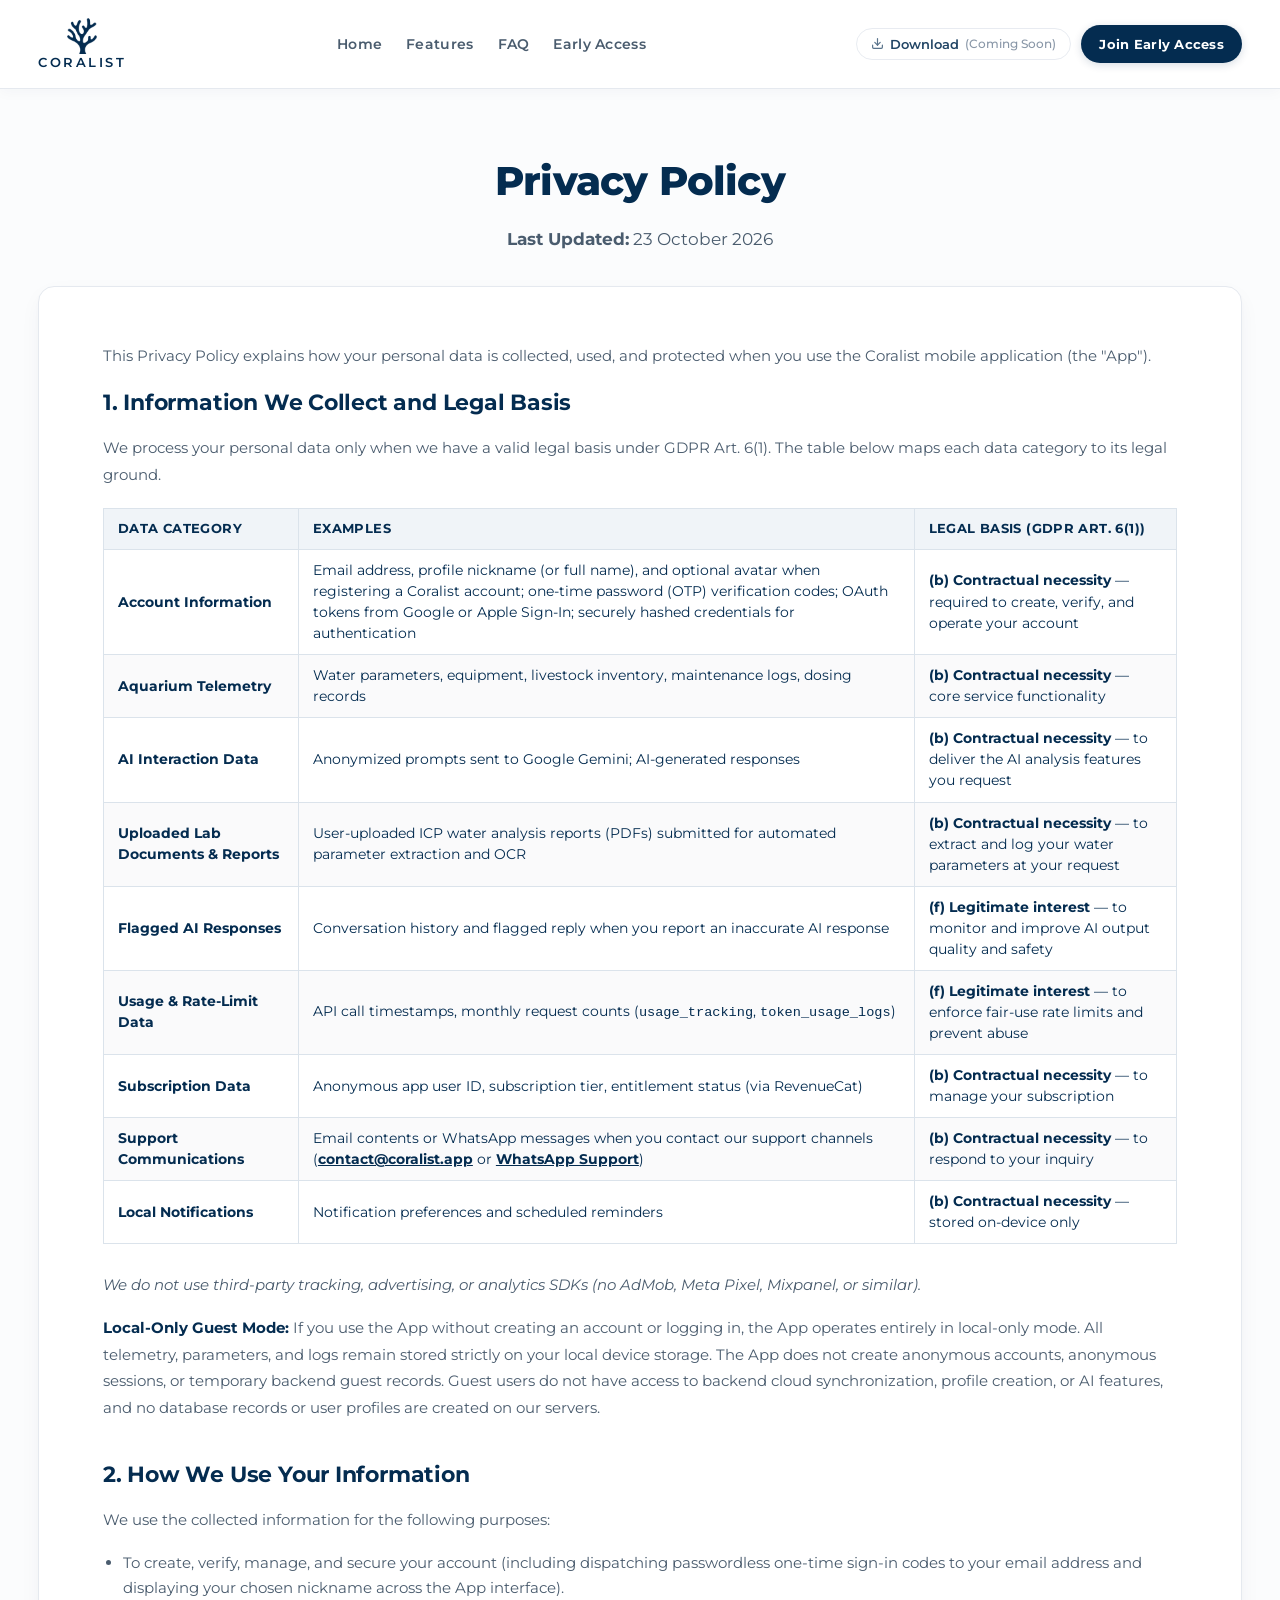
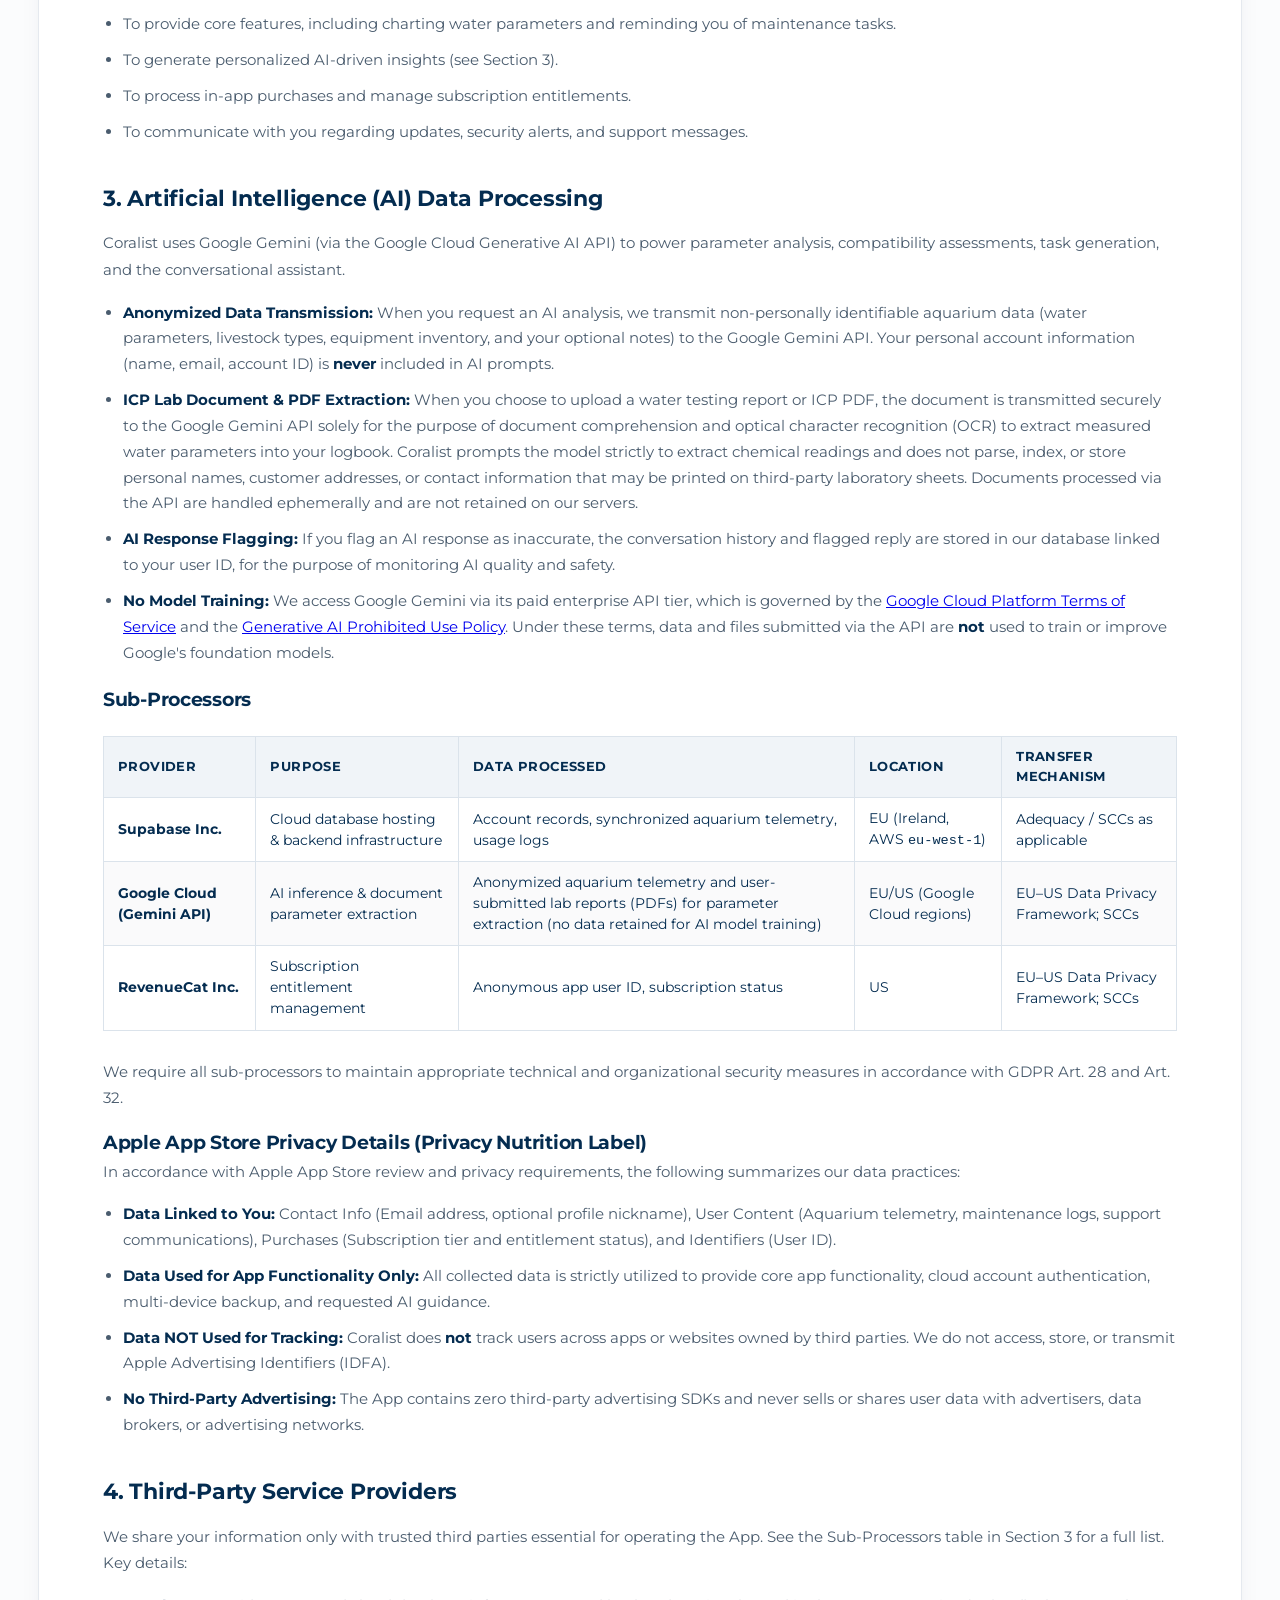
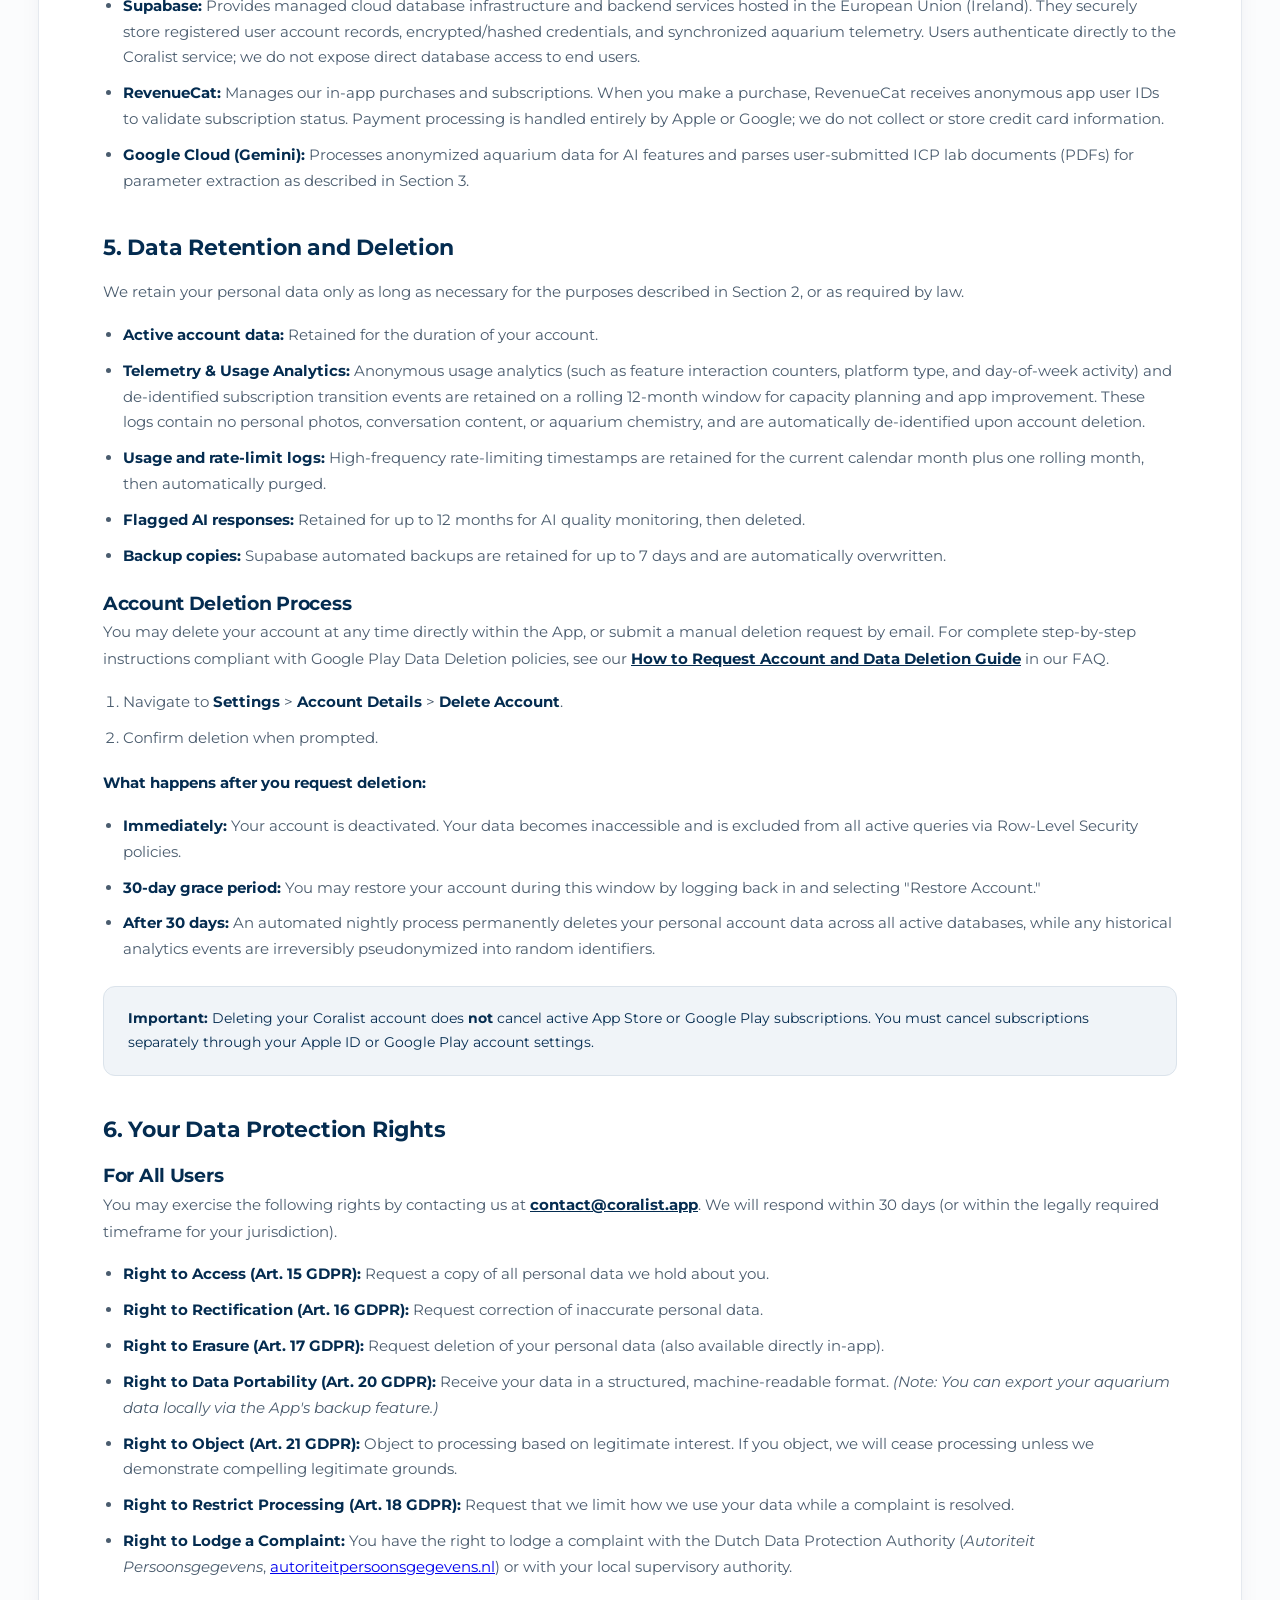
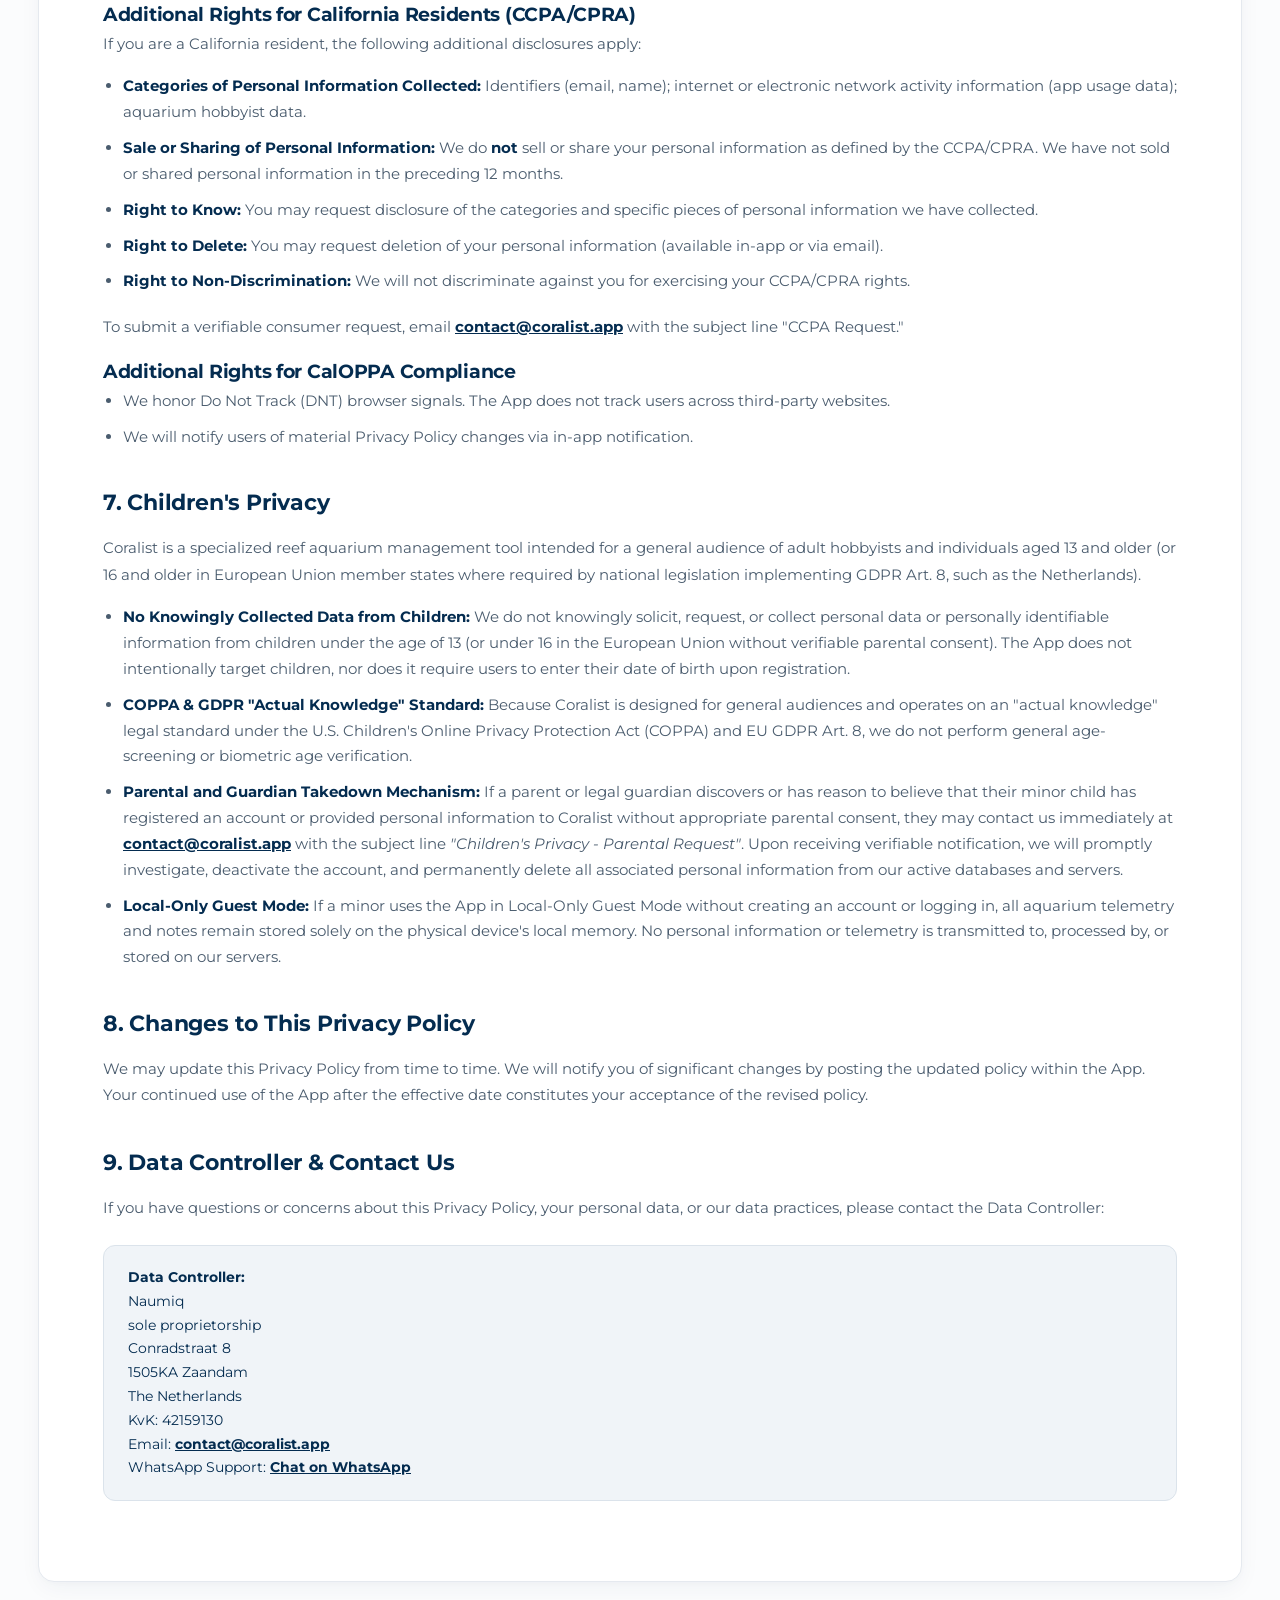
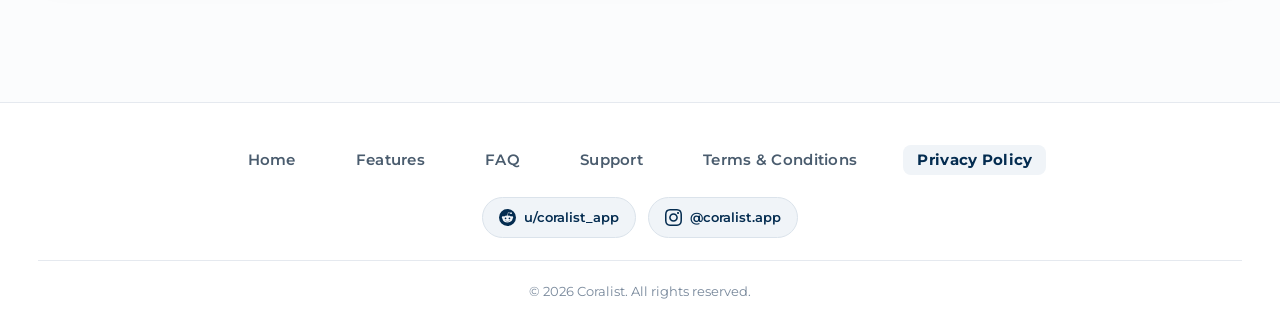
==== commit e714d7d9: "docs(privacy): synchronize telemetry and de-identification retention disclosures" ====
--- a/privacy.html
+++ b/privacy.html
@@ -280,8 +280,8 @@
             required by law.</p>
           <ul>
             <li><strong>Active account data:</strong> Retained for the duration of your account.</li>
-            <li><strong>Usage and rate-limit logs:</strong> Retained for the current calendar month plus one rolling
-              month, then automatically purged.</li>
+            <li><strong>Telemetry & Usage Analytics:</strong> Anonymous usage analytics (such as feature interaction counters, platform type, and day-of-week activity) and de-identified subscription transition events are retained on a rolling 12-month window for capacity planning and app improvement. These logs contain no personal photos, conversation content, or aquarium chemistry, and are automatically de-identified upon account deletion.</li>
+            <li><strong>Usage and rate-limit logs:</strong> High-frequency rate-limiting timestamps are retained for the current calendar month plus one rolling month, then automatically purged.</li>
             <li><strong>Flagged AI responses:</strong> Retained for up to 12 months for AI quality monitoring, then
               deleted.</li>
             <li><strong>Backup copies:</strong> Supabase automated backups are retained for up to 7 days and are
@@ -302,9 +302,7 @@
               excluded from all active queries via Row-Level Security policies.</li>
             <li><strong>30-day grace period:</strong> You may restore your account during this window by logging back in
               and selecting "Restore Account."</li>
-            <li><strong>After 30 days:</strong> An automated nightly process permanently and irreversibly deletes your
-              account and all associated data (aquarium records, logs, livestock, equipment, AI interaction history)
-              from all active databases, including the Coralist user authentication record.</li>
+            <li><strong>After 30 days:</strong> An automated nightly process permanently deletes your personal account data across all active databases, while any historical analytics events are irreversibly pseudonymized into random identifiers.</li>
           </ul>
 
           <div class="legal-callout">
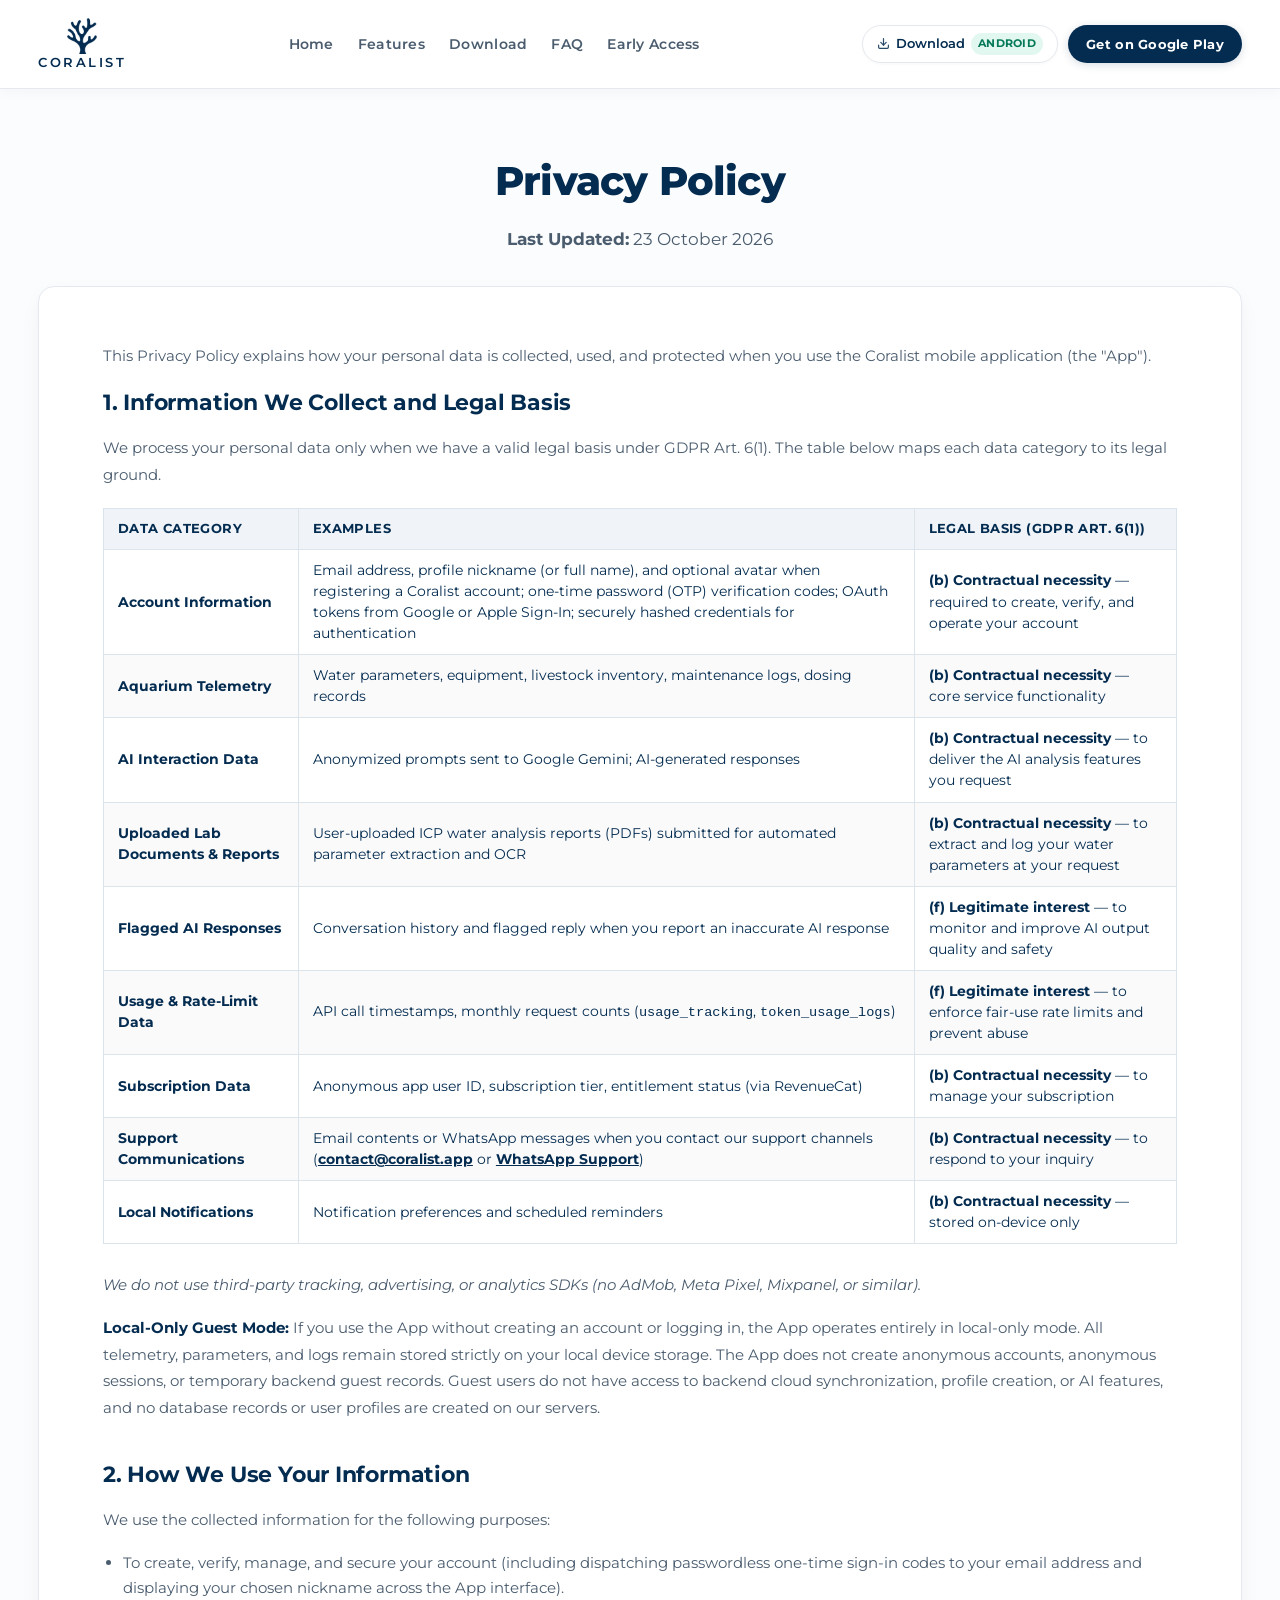
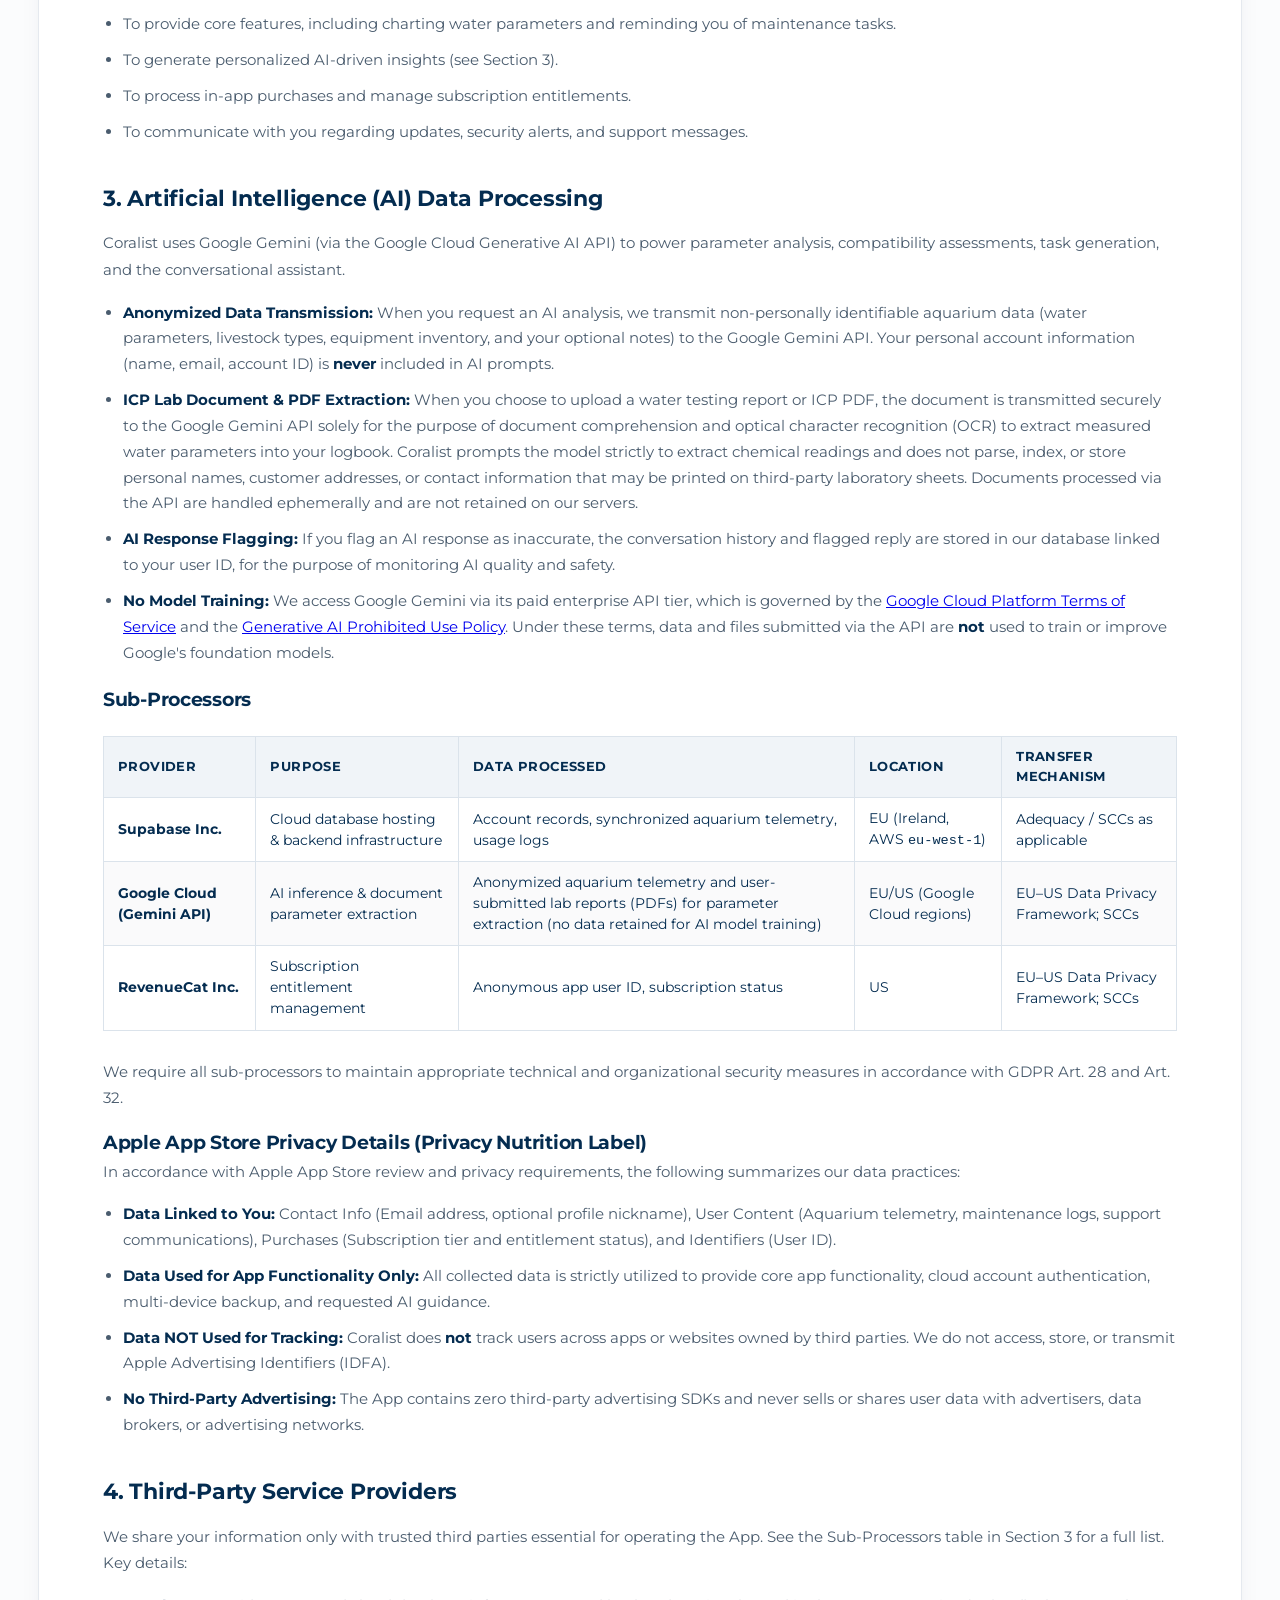
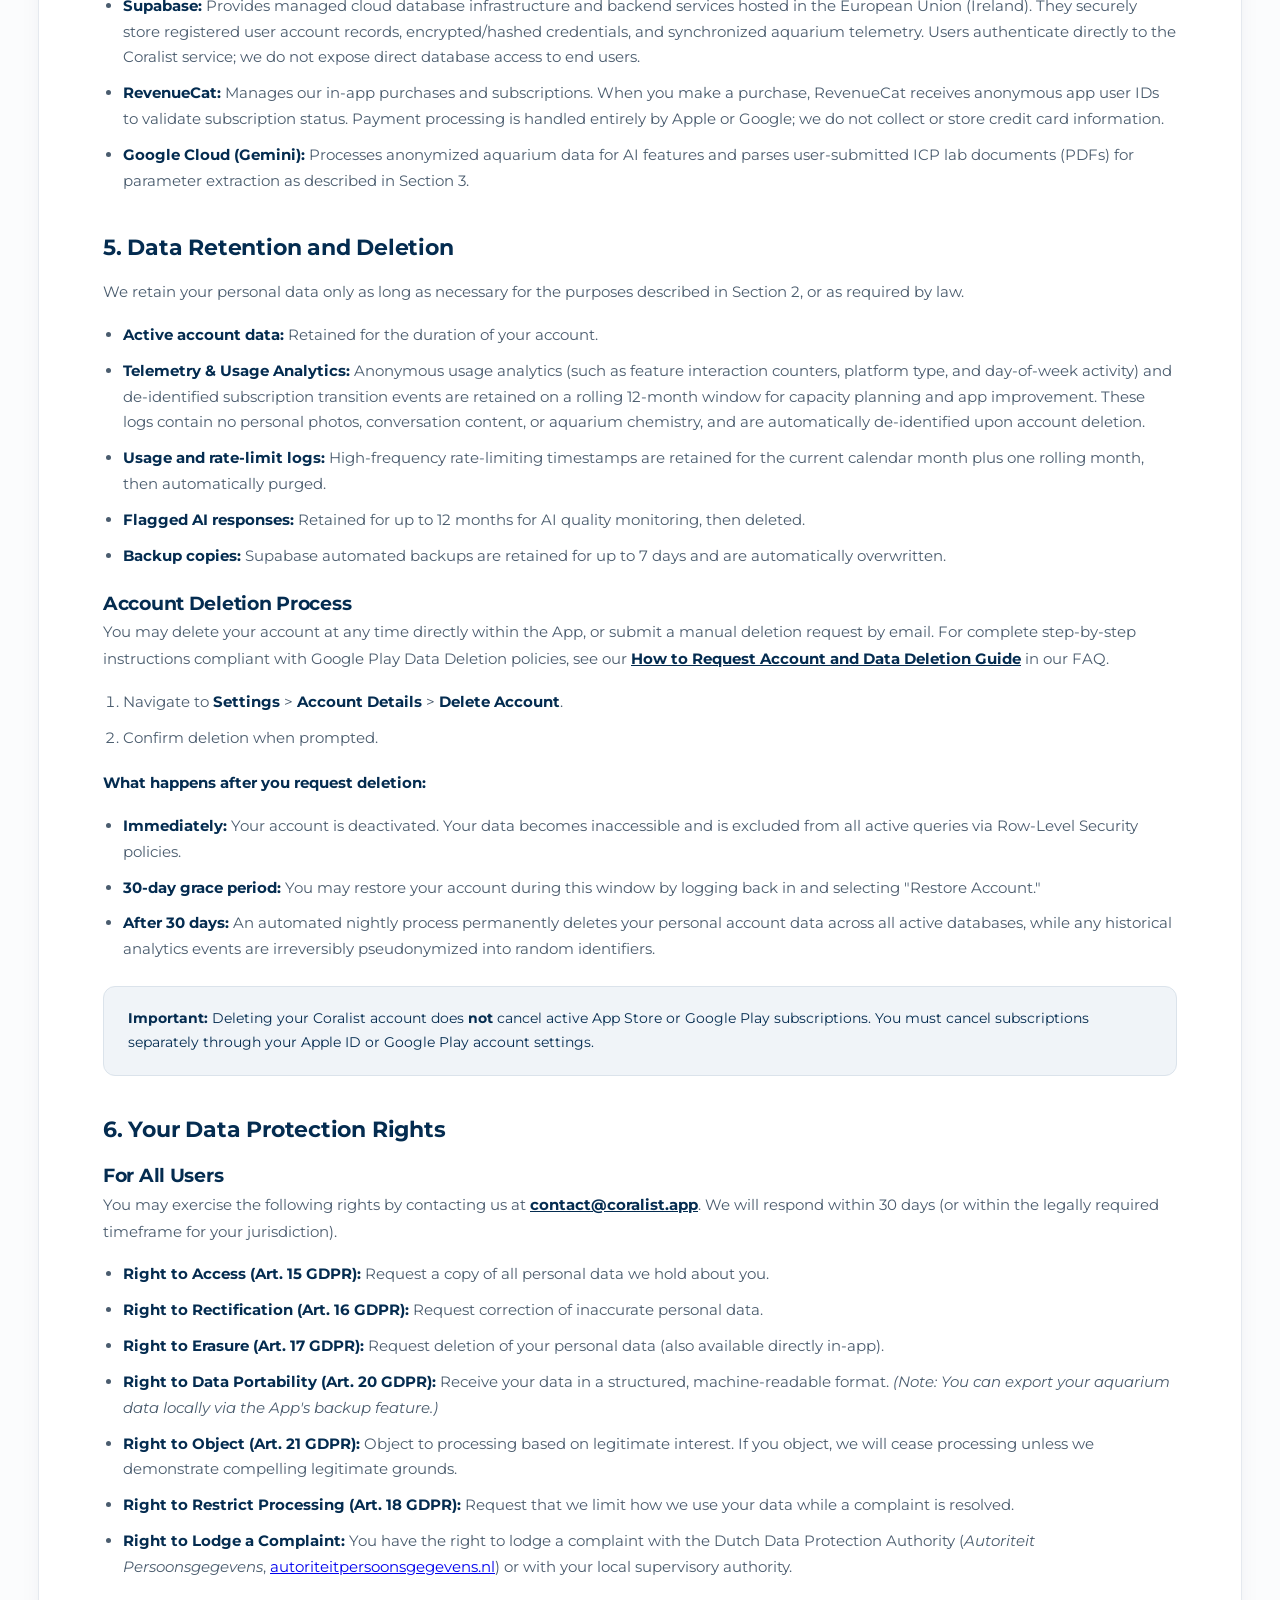
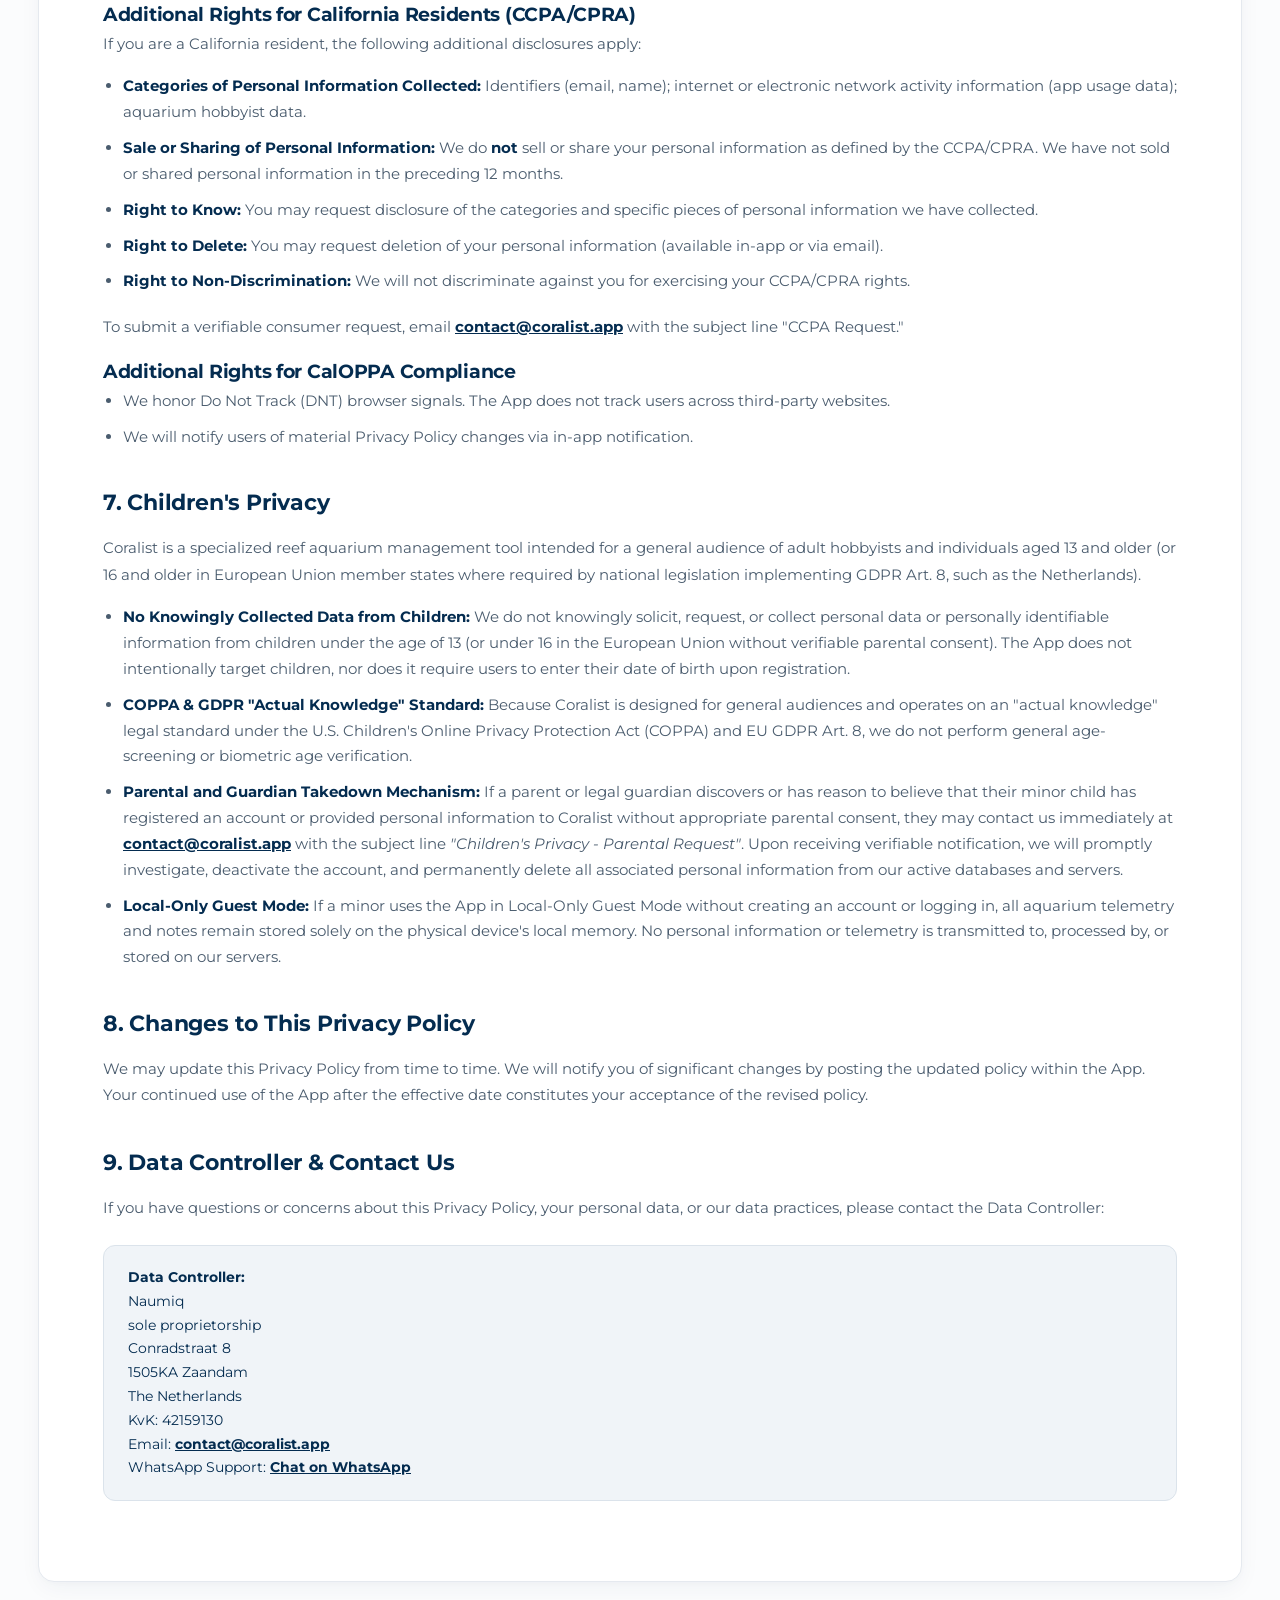
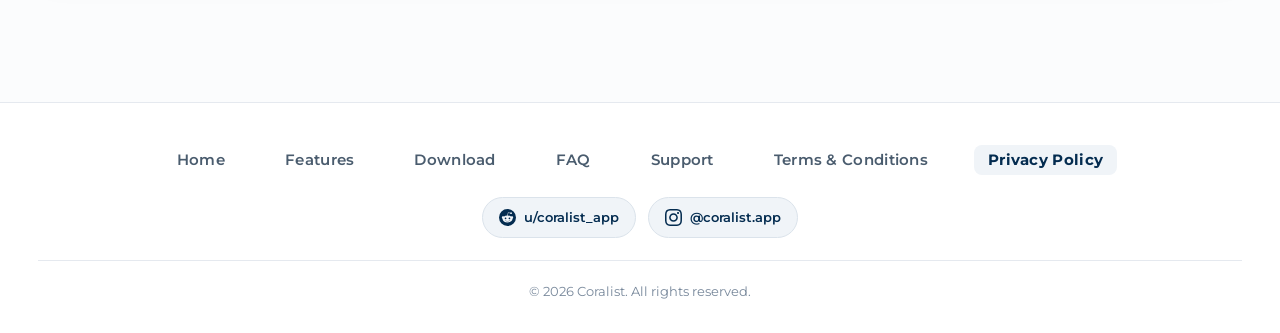
==== commit 3bf1169f: "feat: update download CTA buttons, iOS App Store review status, and navigation anchors" ====
--- a/privacy.html
+++ b/privacy.html
@@ -38,7 +38,7 @@
   <link rel="icon" type="image/png" href="assets/coral-header-dark-thinned.png" media="(prefers-color-scheme: dark)">
   <link rel="icon" type="image/png" href="assets/coral-header-light-thinned.png" media="(prefers-color-scheme: light)">
   <link rel="apple-touch-icon" href="assets/coral-silhouette.png">
-  <link rel="stylesheet" href="styles.css?v=8.0">
+  <link rel="stylesheet" href="styles.css?v=9.0">
 </head>
 
 <body>
@@ -57,23 +57,24 @@
         <ul class="nav-links">
           <li><a href="index.html">Home</a></li>
           <li><a href="index.html#features">Features</a></li>
+          <li><a href="index.html#download">Download</a></li>
           <li><a href="index.html#faq">FAQ</a></li>
           <li><a href="index.html#beta-signup">Early Access</a></li>
         </ul>
       </nav>
 
-      <!-- Action Buttons: Download (with Coming Soon tip) + Join Early Access CTA -->
+      <!-- Action Buttons: Download Anchor + Get on Google Play CTA -->
       <div class="nav-actions">
-        <button class="btn-nav-download" disabled aria-disabled="true" title="Public App Store & Google Play release coming soon">
+        <a href="index.html#download" class="btn-nav-download" title="Download Coralist for Android & iOS">
           <svg class="download-icon" viewBox="0 0 24 24" width="13" height="13" fill="none" stroke="currentColor" stroke-width="2.2" stroke-linecap="round" stroke-linejoin="round" aria-hidden="true">
             <path d="M21 15v4a2 2 0 0 1-2 2H5a2 2 0 0 1-2-2v-4"></path>
             <polyline points="7 10 12 15 17 10"></polyline>
             <line x1="12" y1="15" x2="12" y2="3"></line>
           </svg>
           <span>Download</span>
-          <span class="tip-text-soon">(Coming Soon)</span>
-        </button>
-        <a href="index.html#beta-signup" class="btn-nav-beta">Join Early Access</a>
+          <span class="tip-badge-live">Android</span>
+        </a>
+        <a href="https://play.google.com/store/apps/details?id=com.naumiq.coralist&pcampaignid=web_share" target="_blank" rel="noopener noreferrer" class="btn-nav-beta" title="Get Coralist on Google Play">Get on Google Play</a>
       </div>
 
       <button class="mobile-toggle-btn" aria-label="Toggle navigation" aria-expanded="false">
@@ -420,6 +421,7 @@
         <ul class="footer-links">
           <li><a href="index.html">Home</a></li>
           <li><a href="index.html#features">Features</a></li>
+          <li><a href="index.html#download">Download</a></li>
           <li><a href="index.html#faq">FAQ</a></li>
           <li><a href="support.html">Support</a></li>
           <li><a href="terms.html">Terms & Conditions</a></li>
--- a/styles.css
+++ b/styles.css
@@ -244,21 +244,25 @@
   font-family: var(--font-brand);
   font-size: 0.82rem;
   font-weight: 600;
-  cursor: not-allowed;
+  text-decoration: none;
+  cursor: pointer;
   user-select: none;
   position: relative;
   transition: all 0.2s ease;
-  opacity: 0.88;
+  box-shadow: 0 1px 3px rgba(4, 44, 80, 0.04);
 }
 
 .btn-nav-download:hover {
   background: var(--navy-subtle);
-  border-color: var(--navy-border-subtle);
+  border-color: var(--navy-primary);
+  color: var(--navy-primary);
+  transform: translateY(-1px);
+  box-shadow: 0 3px 8px rgba(4, 44, 80, 0.08);
 }
 
 .download-icon {
   color: var(--navy-primary);
-  opacity: 0.75;
+  opacity: 0.85;
   flex-shrink: 0;
 }
 
@@ -267,6 +271,17 @@
   font-weight: 500;
   color: var(--text-muted);
   letter-spacing: 0;
+}
+
+.tip-badge-live {
+  font-size: 0.68rem;
+  font-weight: 700;
+  color: #047857;
+  background: rgba(16, 185, 129, 0.12);
+  padding: 2px 7px;
+  border-radius: 9999px;
+  letter-spacing: 0.03em;
+  text-transform: uppercase;
 }
 
 .mobile-toggle-btn {
@@ -504,6 +519,26 @@
   box-shadow: 0 6px 20px rgba(4, 44, 80, 0.28);
 }
 
+.btn-secondary.btn-cta {
+  display: inline-flex;
+  align-items: center;
+  gap: 8px;
+  padding: 12px 24px;
+  font-size: 0.92rem;
+  border-radius: 9999px;
+  background-color: #ffffff;
+  color: var(--navy-primary);
+  border: 1.5px solid var(--navy-border-subtle);
+  box-shadow: 0 4px 14px rgba(4, 44, 80, 0.08);
+}
+
+.btn-secondary.btn-cta:hover {
+  transform: translateY(-1px);
+  border-color: var(--navy-primary);
+  background-color: var(--navy-subtle);
+  box-shadow: 0 6px 20px rgba(4, 44, 80, 0.14);
+}
+
 .btn-arrow {
   display: inline-block;
   font-size: 1.1em;
@@ -511,7 +546,8 @@
   transition: transform 0.2s ease;
 }
 
-.btn-primary.btn-cta:hover .btn-arrow {
+.btn-primary.btn-cta:hover .btn-arrow,
+.btn-secondary.btn-cta:hover .btn-arrow {
   transform: translateX(3px);
 }
 
@@ -1084,6 +1120,631 @@
   color: var(--text-secondary);
   line-height: 1.6;
   margin-bottom: 20px;
+}
+
+/* ==========================================================================
+   Download Section & Store Badges
+   ========================================================================== */
+.download-section {
+  padding: 40px 0 80px;
+  position: relative;
+}
+
+.download-container {
+  width: 100%;
+  max-width: 1080px;
+  margin: 0 auto;
+}
+
+.section-eyebrow {
+  display: inline-flex;
+  align-items: center;
+  gap: 8px;
+  padding: 5px 14px;
+  border-radius: 9999px;
+  background: var(--navy-subtle);
+  border: 1px solid var(--navy-border-subtle);
+  color: var(--navy-primary);
+  font-size: 0.74rem;
+  font-weight: 700;
+  letter-spacing: 0.08em;
+  text-transform: uppercase;
+  margin-bottom: 16px;
+}
+
+.section-eyebrow .eyebrow-dot {
+  width: 6px;
+  height: 6px;
+  border-radius: 50%;
+  background: var(--navy-primary);
+}
+
+.download-grid {
+  display: grid;
+  grid-template-columns: repeat(2, 1fr);
+  gap: 28px;
+  margin-top: 10px;
+  margin-bottom: 36px;
+}
+
+.download-card {
+  background: var(--bg-surface);
+  border: 1px solid var(--border-hairline);
+  border-radius: 20px;
+  box-shadow: var(--shadow-card);
+  position: relative;
+  display: flex;
+  flex-direction: column;
+  overflow: hidden;
+  transition: transform 0.25s cubic-bezier(0.16, 1, 0.3, 1), box-shadow 0.25s ease, border-color 0.25s ease;
+}
+
+.download-card:hover {
+  transform: translateY(-4px);
+  box-shadow: var(--shadow-float);
+  border-color: var(--navy-border-subtle);
+}
+
+/* Featured Android Card Styling */
+.download-card-android.download-card-highlight {
+  border: 1.5px solid rgba(4, 44, 80, 0.16);
+  background: linear-gradient(180deg, rgba(240, 244, 248, 0.55) 0%, rgba(255, 255, 255, 1) 160px);
+  box-shadow: 0 10px 28px -4px rgba(4, 44, 80, 0.08), 0 2px 8px -1px rgba(4, 44, 80, 0.03);
+}
+
+.download-card-android.download-card-highlight:hover {
+  border-color: var(--navy-primary);
+  box-shadow: 0 20px 42px -8px rgba(4, 44, 80, 0.16), 0 4px 12px -2px rgba(4, 44, 80, 0.06);
+}
+
+.card-status-badge {
+  position: absolute;
+  top: 20px;
+  right: 20px;
+  display: inline-flex;
+  align-items: center;
+  gap: 6px;
+  padding: 5px 12px;
+  border-radius: 9999px;
+  font-size: 0.72rem;
+  font-weight: 700;
+  letter-spacing: 0.04em;
+  text-transform: uppercase;
+  z-index: 2;
+}
+
+.card-status-badge.badge-live {
+  background: rgba(16, 185, 129, 0.10);
+  border: 1px solid rgba(16, 185, 129, 0.28);
+  color: #047857;
+}
+
+.card-status-badge.badge-soon {
+  background: rgba(4, 44, 80, 0.06);
+  border: 1px solid var(--navy-border-subtle);
+  color: var(--navy-primary);
+}
+
+.pulse-dot {
+  width: 7px;
+  height: 7px;
+  border-radius: 50%;
+  background: #10b981;
+  box-shadow: 0 0 0 0 rgba(16, 185, 129, 0.7);
+  animation: pulseGreen 2s infinite;
+  flex-shrink: 0;
+}
+
+@keyframes pulseGreen {
+  0% {
+    transform: scale(0.95);
+    box-shadow: 0 0 0 0 rgba(16, 185, 129, 0.7);
+  }
+  70% {
+    transform: scale(1);
+    box-shadow: 0 0 0 6px rgba(16, 185, 129, 0);
+  }
+  100% {
+    transform: scale(0.95);
+    box-shadow: 0 0 0 0 rgba(16, 185, 129, 0);
+  }
+}
+
+.download-card-body {
+  padding: 32px 30px 24px;
+  display: flex;
+  flex-direction: column;
+  flex-grow: 1;
+}
+
+.platform-header {
+  display: flex;
+  align-items: center;
+  gap: 16px;
+  margin-bottom: 16px;
+}
+
+.platform-icon-wrap {
+  width: 52px;
+  height: 52px;
+  border-radius: 14px;
+  display: flex;
+  align-items: center;
+  justify-content: center;
+  flex-shrink: 0;
+}
+
+.platform-icon-wrap.android-icon-wrap {
+  background: #eaf7ee;
+  color: #1b5e20;
+  border: 1px solid rgba(46, 125, 50, 0.15);
+}
+
+.platform-icon-wrap.ios-icon-wrap {
+  background: var(--navy-subtle);
+  color: var(--navy-primary);
+  border: 1px solid var(--navy-border-subtle);
+}
+
+.platform-title-wrap {
+  display: flex;
+  flex-direction: column;
+  gap: 2px;
+}
+
+.platform-title {
+  font-size: 1.35rem;
+  font-weight: 800;
+  color: var(--navy-primary);
+  line-height: 1.2;
+}
+
+.platform-subtitle {
+  font-size: 0.82rem;
+  font-weight: 500;
+  color: var(--text-muted);
+}
+
+.platform-description {
+  font-size: 0.92rem;
+  color: var(--text-secondary);
+  line-height: 1.6;
+  margin-bottom: 20px;
+}
+
+.download-features-list {
+  list-style: none;
+  padding: 0;
+  margin: 0 0 24px;
+  display: flex;
+  flex-direction: column;
+  gap: 10px;
+}
+
+.download-features-list li {
+  display: flex;
+  align-items: flex-start;
+  gap: 10px;
+  font-size: 0.88rem;
+  color: var(--text-secondary);
+  line-height: 1.45;
+}
+
+.feature-check-icon {
+  width: 17px;
+  height: 17px;
+  color: #059669;
+  flex-shrink: 0;
+  margin-top: 2px;
+}
+
+.download-actions {
+  display: flex;
+  flex-direction: column;
+  gap: 10px;
+  margin-top: auto;
+}
+
+/* Store Badge Buttons */
+.btn-store-badge {
+  display: inline-flex;
+  align-items: center;
+  gap: 14px;
+  padding: 12px 20px;
+  border-radius: 12px;
+  text-decoration: none;
+  font-family: var(--font-brand);
+  position: relative;
+  transition: all 0.2s cubic-bezier(0.16, 1, 0.3, 1);
+  cursor: pointer;
+  user-select: none;
+}
+
+.btn-store-badge.btn-google-play {
+  background: var(--navy-primary);
+  color: #ffffff;
+  border: 1.5px solid var(--navy-primary);
+  box-shadow: 0 4px 14px rgba(4, 44, 80, 0.18);
+}
+
+.btn-store-badge.btn-google-play:hover {
+  background: var(--navy-hover);
+  border-color: var(--navy-hover);
+  transform: translateY(-2px);
+  box-shadow: 0 8px 20px rgba(4, 44, 80, 0.28);
+}
+
+.btn-store-badge.btn-google-play:active {
+  transform: translateY(0);
+}
+
+.store-badge-icon {
+  width: 24px;
+  height: 24px;
+  flex-shrink: 0;
+}
+
+.store-badge-text {
+  display: flex;
+  flex-direction: column;
+  line-height: 1.15;
+  text-align: left;
+}
+
+.store-badge-sub {
+  font-size: 0.64rem;
+  font-weight: 600;
+  letter-spacing: 0.08em;
+  text-transform: uppercase;
+  opacity: 0.82;
+}
+
+.store-badge-main {
+  font-size: 1.08rem;
+  font-weight: 800;
+  letter-spacing: 0.01em;
+}
+
+.btn-store-badge .external-arrow {
+  margin-left: auto;
+  opacity: 0.7;
+  transition: transform 0.2s ease, opacity 0.2s ease;
+}
+
+.btn-store-badge.btn-google-play:hover .external-arrow {
+  opacity: 1;
+  transform: translateX(2px) translateY(-2px);
+}
+
+/* App Store (Coming Soon) Style */
+.btn-store-badge.btn-app-store.disabled-store {
+  background: #f4f6f9;
+  border: 1.5px solid var(--border-medium);
+  color: var(--navy-primary);
+  cursor: default;
+  opacity: 0.92;
+}
+
+.btn-store-badge.btn-app-store .badge-lock {
+  margin-left: auto;
+  font-size: 0.70rem;
+  font-weight: 700;
+  background: rgba(4, 44, 80, 0.08);
+  color: var(--navy-primary);
+  padding: 3px 8px;
+  border-radius: 6px;
+  letter-spacing: 0.02em;
+}
+
+/* TestFlight Beta Button */
+.btn-testflight {
+  display: inline-flex;
+  align-items: center;
+  justify-content: center;
+  gap: 8px;
+  padding: 11px 18px;
+  border-radius: 10px;
+  font-size: 0.86rem;
+  font-weight: 700;
+  text-decoration: none;
+  background: #ffffff;
+  color: var(--navy-primary);
+  border: 1.5px solid var(--navy-primary);
+  transition: all 0.2s ease;
+  font-family: var(--font-brand);
+}
+
+.btn-testflight:hover {
+  background: var(--navy-subtle);
+  border-color: var(--navy-hover);
+  color: var(--navy-hover);
+  transform: translateY(-1px);
+}
+
+/* QR Code Showcase Box (Larger & Prominent) */
+.download-qr-showcase {
+  display: flex;
+  flex-direction: column;
+  align-items: center;
+  justify-content: center;
+  text-align: center;
+  padding: 24px 20px;
+  background: #f8fafc;
+  border: 1px solid var(--border-hairline);
+  border-radius: 16px;
+  margin: 18px 0 20px;
+  gap: 14px;
+  min-height: 270px;
+}
+
+.download-qr-frame {
+  width: 196px;
+  height: 196px;
+  background: #ffffff;
+  border: 1px solid rgba(4, 44, 80, 0.08);
+  border-radius: 16px;
+  padding: 12px;
+  display: flex;
+  align-items: center;
+  justify-content: center;
+  box-shadow: 0 6px 18px rgba(4, 44, 80, 0.06);
+}
+
+.download-qr-frame .qr-code-img {
+  width: 100%;
+  height: 100%;
+  object-fit: contain;
+  display: block;
+}
+
+.download-qr-caption {
+  display: flex;
+  flex-direction: column;
+  gap: 3px;
+}
+
+.download-qr-caption strong {
+  font-size: 0.86rem;
+  font-weight: 700;
+  color: var(--navy-primary);
+}
+
+.download-qr-caption span {
+  font-size: 0.76rem;
+  color: var(--text-muted);
+}
+
+/* Symmetrical Download Plates */
+.download-plate {
+  display: flex;
+  flex-direction: column;
+  align-items: stretch;
+  background: #ffffff;
+  border: 1px solid rgba(4, 44, 80, 0.08);
+  border-radius: 24px;
+  box-shadow: 0 12px 32px -4px rgba(4, 44, 80, 0.06), 0 2px 6px -1px rgba(4, 44, 80, 0.02);
+  transition: transform 0.25s ease, box-shadow 0.25s ease, border-color 0.25s ease;
+}
+
+.download-plate:hover {
+  transform: translateY(-4px);
+  box-shadow: 0 20px 40px -6px rgba(4, 44, 80, 0.12);
+  border-color: rgba(4, 44, 80, 0.18);
+}
+
+.download-plate-body {
+  padding: 36px 32px 32px;
+  display: flex;
+  flex-direction: column;
+  align-items: center;
+  text-align: center;
+  flex-grow: 1;
+}
+
+.download-plate-body .platform-header {
+  width: 100%;
+  justify-content: flex-start;
+  text-align: left;
+}
+
+.download-plate-body .download-qr-showcase {
+  width: 100%;
+  margin: 16px 0 22px;
+  min-height: auto;
+}
+
+.download-plate-actions {
+  width: 100%;
+  display: flex;
+  justify-content: center;
+  align-items: center;
+  margin-top: auto;
+}
+
+.download-plate-actions .btn-store-hero {
+  min-width: 180px;
+  justify-content: center;
+}
+
+/* iOS Showcase Box (Matching Visual Height & Style) */
+.download-ios-showcase {
+  display: flex;
+  flex-direction: column;
+  align-items: center;
+  justify-content: center;
+  text-align: center;
+  padding: 24px 20px;
+  background: #f8fafc;
+  border: 1px solid var(--border-hairline);
+  border-radius: 16px;
+  margin: 18px 0 20px;
+  gap: 14px;
+  min-height: 270px;
+}
+
+.testflight-badge-visual {
+  width: 60px;
+  height: 60px;
+  background: rgba(4, 44, 80, 0.05);
+  border: 1px solid var(--navy-border-subtle);
+  border-radius: 14px;
+  display: flex;
+  align-items: center;
+  justify-content: center;
+  color: var(--navy-primary);
+}
+
+.download-ios-showcase p {
+  font-size: 0.84rem;
+  color: var(--text-secondary);
+  line-height: 1.5;
+  margin: 0;
+  max-width: 290px;
+}
+
+/* Cross-Platform Bar */
+.download-cross-platform-bar {
+  display: grid;
+  grid-template-columns: repeat(3, 1fr);
+  gap: 16px;
+  margin-top: 24px;
+}
+
+.cross-platform-item {
+  display: flex;
+  align-items: flex-start;
+  gap: 12px;
+  background: var(--bg-surface);
+  border: 1px solid var(--border-hairline);
+  border-radius: 14px;
+  padding: 16px 18px;
+  box-shadow: var(--shadow-subtle);
+}
+
+.cross-platform-item svg {
+  color: var(--navy-primary);
+  flex-shrink: 0;
+  margin-top: 2px;
+}
+
+.cross-platform-item strong {
+  display: block;
+  font-size: 0.86rem;
+  font-weight: 700;
+  color: var(--navy-primary);
+  margin-bottom: 2px;
+}
+
+.cross-platform-item span {
+  display: block;
+  font-size: 0.78rem;
+  color: var(--text-secondary);
+  line-height: 1.4;
+}
+
+@media (max-width: 768px) {
+  .download-cross-platform-bar {
+    grid-template-columns: 1fr;
+    gap: 12px;
+  }
+}
+
+/* Hero Section Store Enhancements & Platform Chips */
+.hero-buttons {
+  display: flex;
+  align-items: flex-start;
+  gap: 14px;
+  flex-wrap: wrap;
+}
+
+.btn-store-hero {
+  display: inline-flex;
+  align-items: center;
+  gap: 10px;
+}
+
+.hero-btn-wrapper {
+  display: inline-flex;
+  flex-direction: column;
+  align-items: center;
+  gap: 6px;
+}
+
+.btn-store-hero.btn-store-disabled {
+  background-color: #94a3b8;
+  border-color: #94a3b8;
+  color: #ffffff;
+  opacity: 0.65;
+  cursor: not-allowed;
+  box-shadow: none;
+  pointer-events: none;
+}
+
+.hero-btn-note {
+  font-size: 0.72rem;
+  color: var(--text-muted);
+  font-weight: 500;
+  letter-spacing: 0.01em;
+  text-align: center;
+}
+
+.hero-platform-chips {
+  display: flex;
+  align-items: center;
+  gap: 10px;
+  margin-top: 14px;
+  flex-wrap: wrap;
+}
+
+.platform-chip {
+  display: inline-flex;
+  align-items: center;
+  gap: 6px;
+  padding: 4px 11px;
+  border-radius: 9999px;
+  font-size: 0.76rem;
+  font-weight: 500;
+  border: 1px solid transparent;
+}
+
+.platform-chip.chip-android {
+  background: #eaf7ee;
+  border-color: rgba(46, 125, 50, 0.22);
+  color: #1b5e20;
+}
+
+.platform-chip.chip-ios {
+  background: var(--navy-subtle);
+  border-color: var(--navy-border-subtle);
+  color: var(--navy-primary);
+}
+
+.chip-status-dot {
+  width: 6px;
+  height: 6px;
+  border-radius: 50%;
+  flex-shrink: 0;
+}
+
+.chip-status-dot.live {
+  background: #10b981;
+}
+
+.chip-status-dot.soon {
+  background: var(--navy-hover);
+}
+
+.notice-badge-pill {
+  display: inline-block;
+  padding: 4px 10px;
+  border-radius: 9999px;
+  font-size: 0.72rem;
+  font-weight: 700;
+  letter-spacing: 0.06em;
+  text-transform: uppercase;
+  background: var(--navy-subtle);
+  color: var(--navy-primary);
+  margin-bottom: 12px;
 }
 
 /* ==========================================================================
@@ -1862,10 +2523,38 @@
   .features-grid-trio {
     grid-template-columns: repeat(2, 1fr);
   }
+  .download-grid {
+    grid-template-columns: 1fr;
+    max-width: 520px;
+    margin-left: auto;
+    margin-right: auto;
+    gap: 22px;
+  }
 }
 
 /* Mobile Screens (<= 768px) */
 @media (max-width: 768px) {
+  .download-qr-showcase,
+  .download-ios-showcase {
+    min-height: auto;
+    padding: 18px 14px;
+    margin: 14px 0 18px;
+  }
+
+  .download-qr-frame {
+    width: 170px;
+    height: 170px;
+  }
+
+  .download-card-body {
+    padding: 24px 20px 20px;
+  }
+
+  .card-status-badge {
+    top: 16px;
+    right: 16px;
+  }
+
   html {
     scroll-padding-top: 86px;
   }
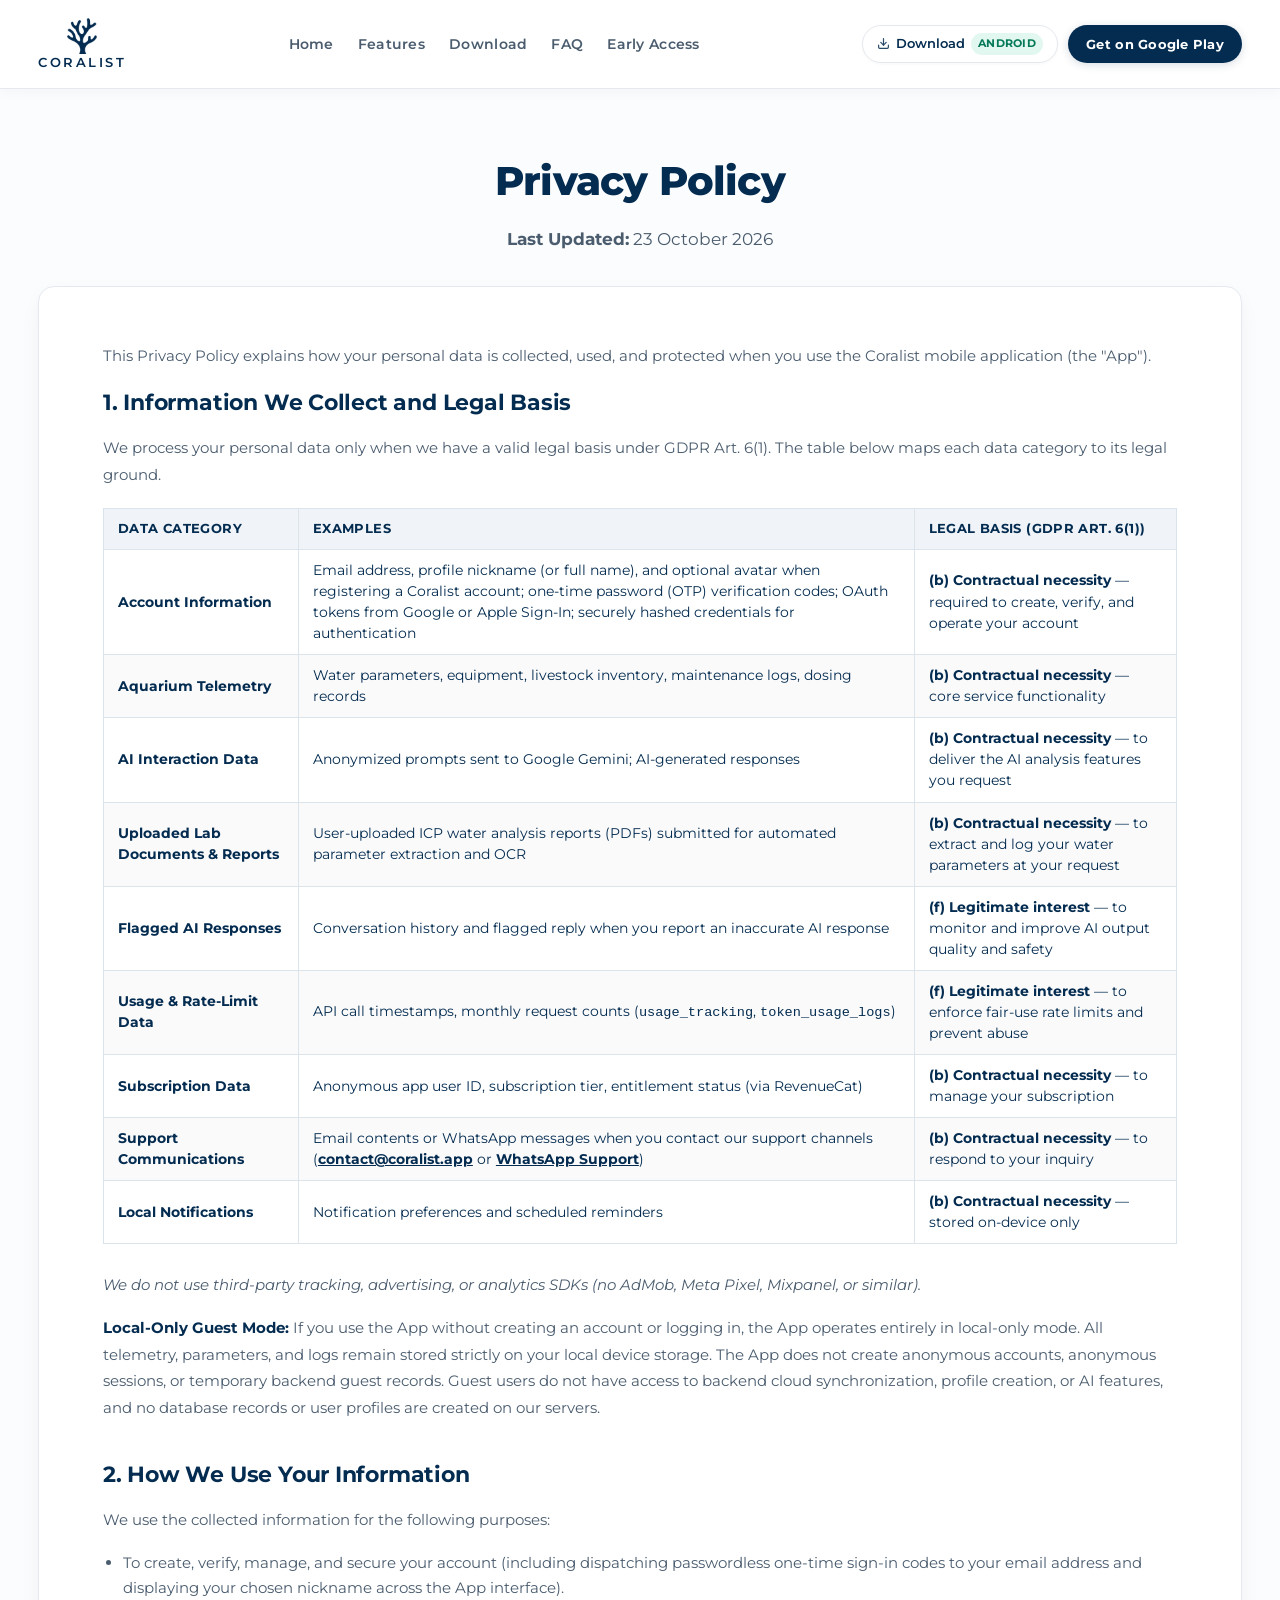
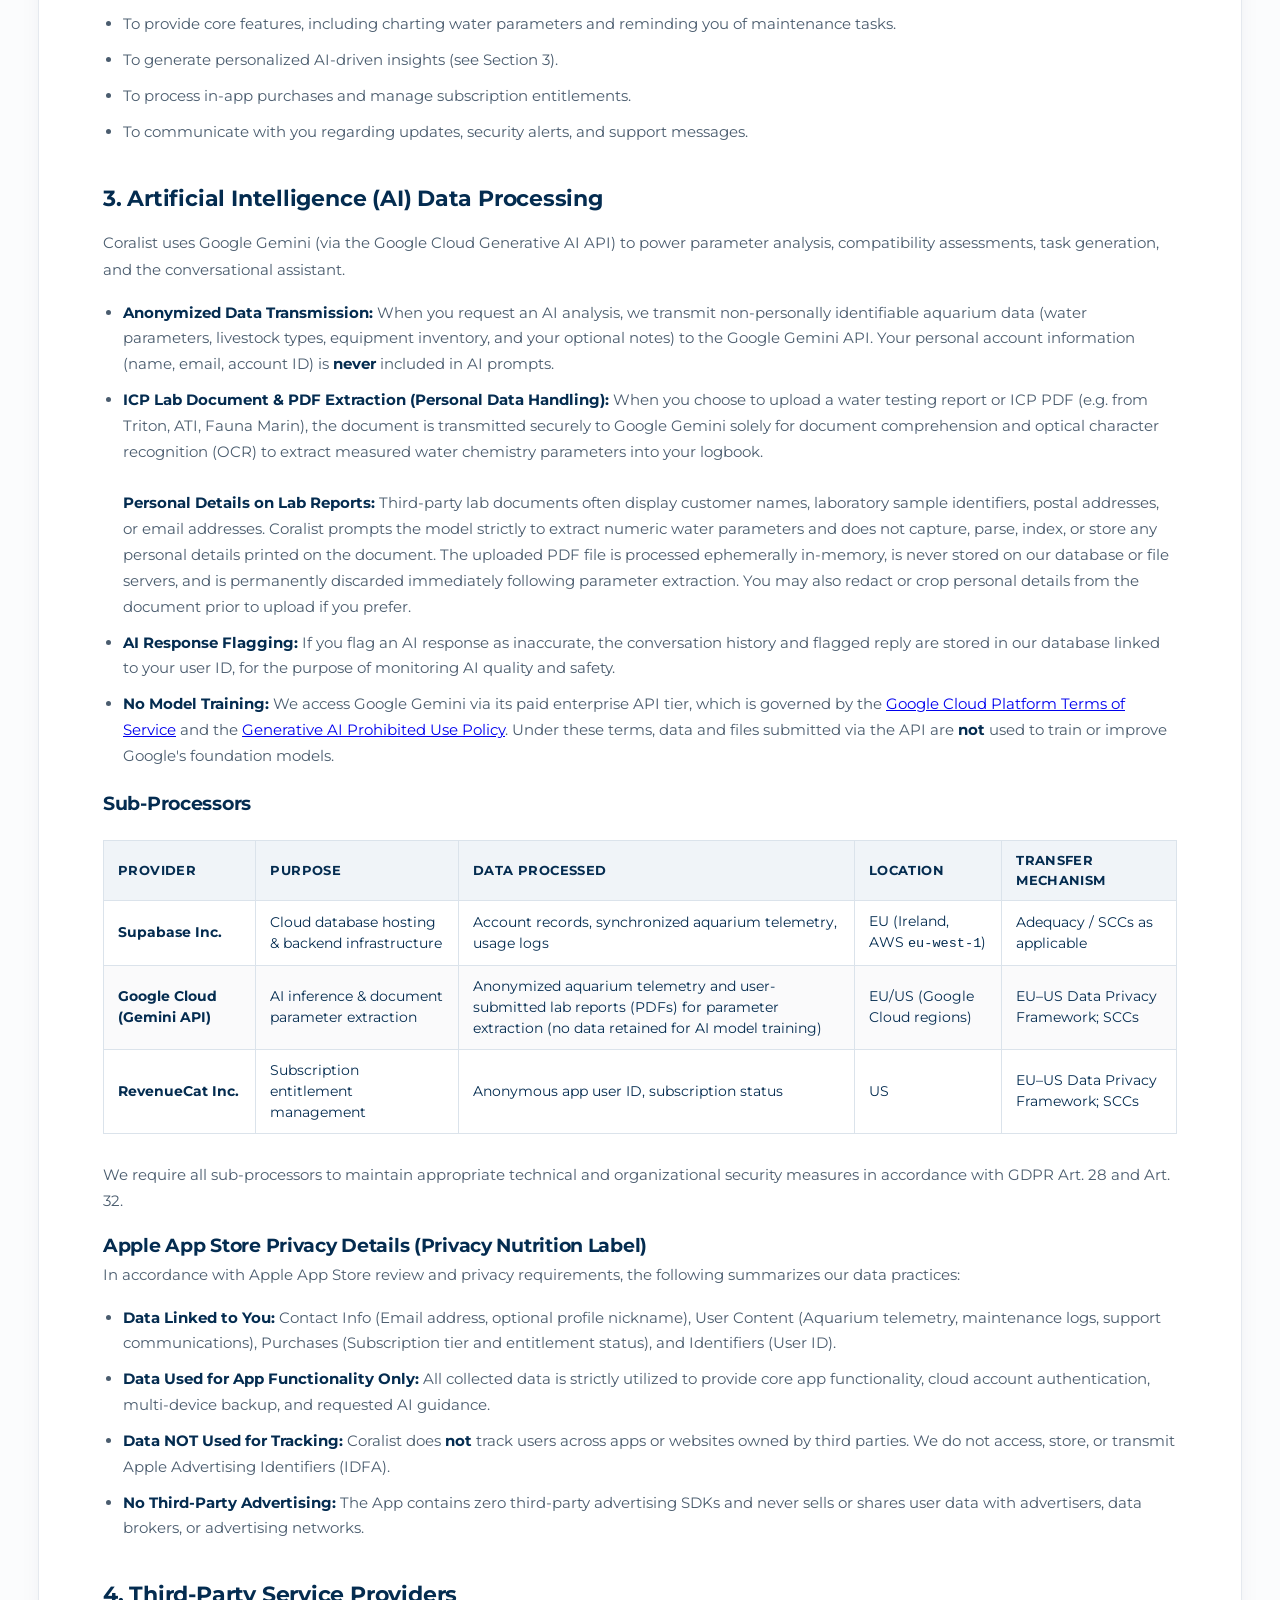
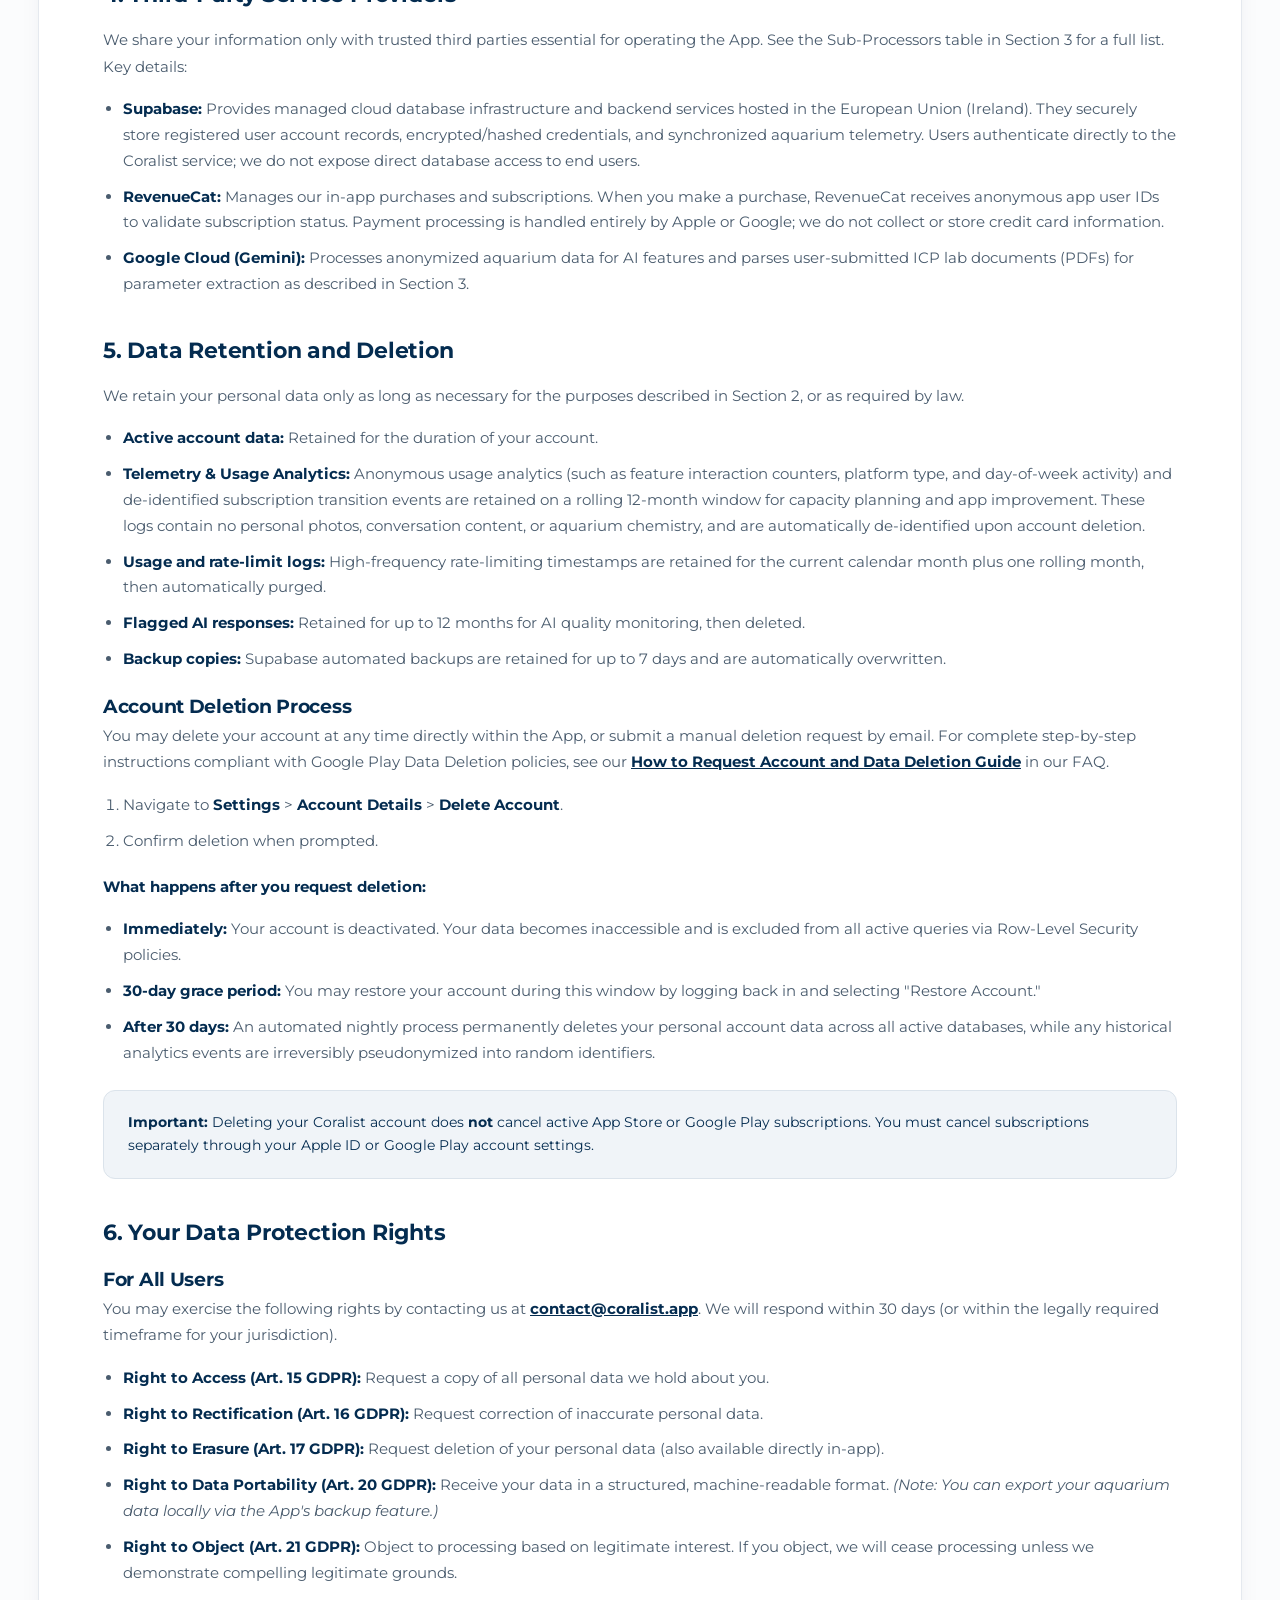
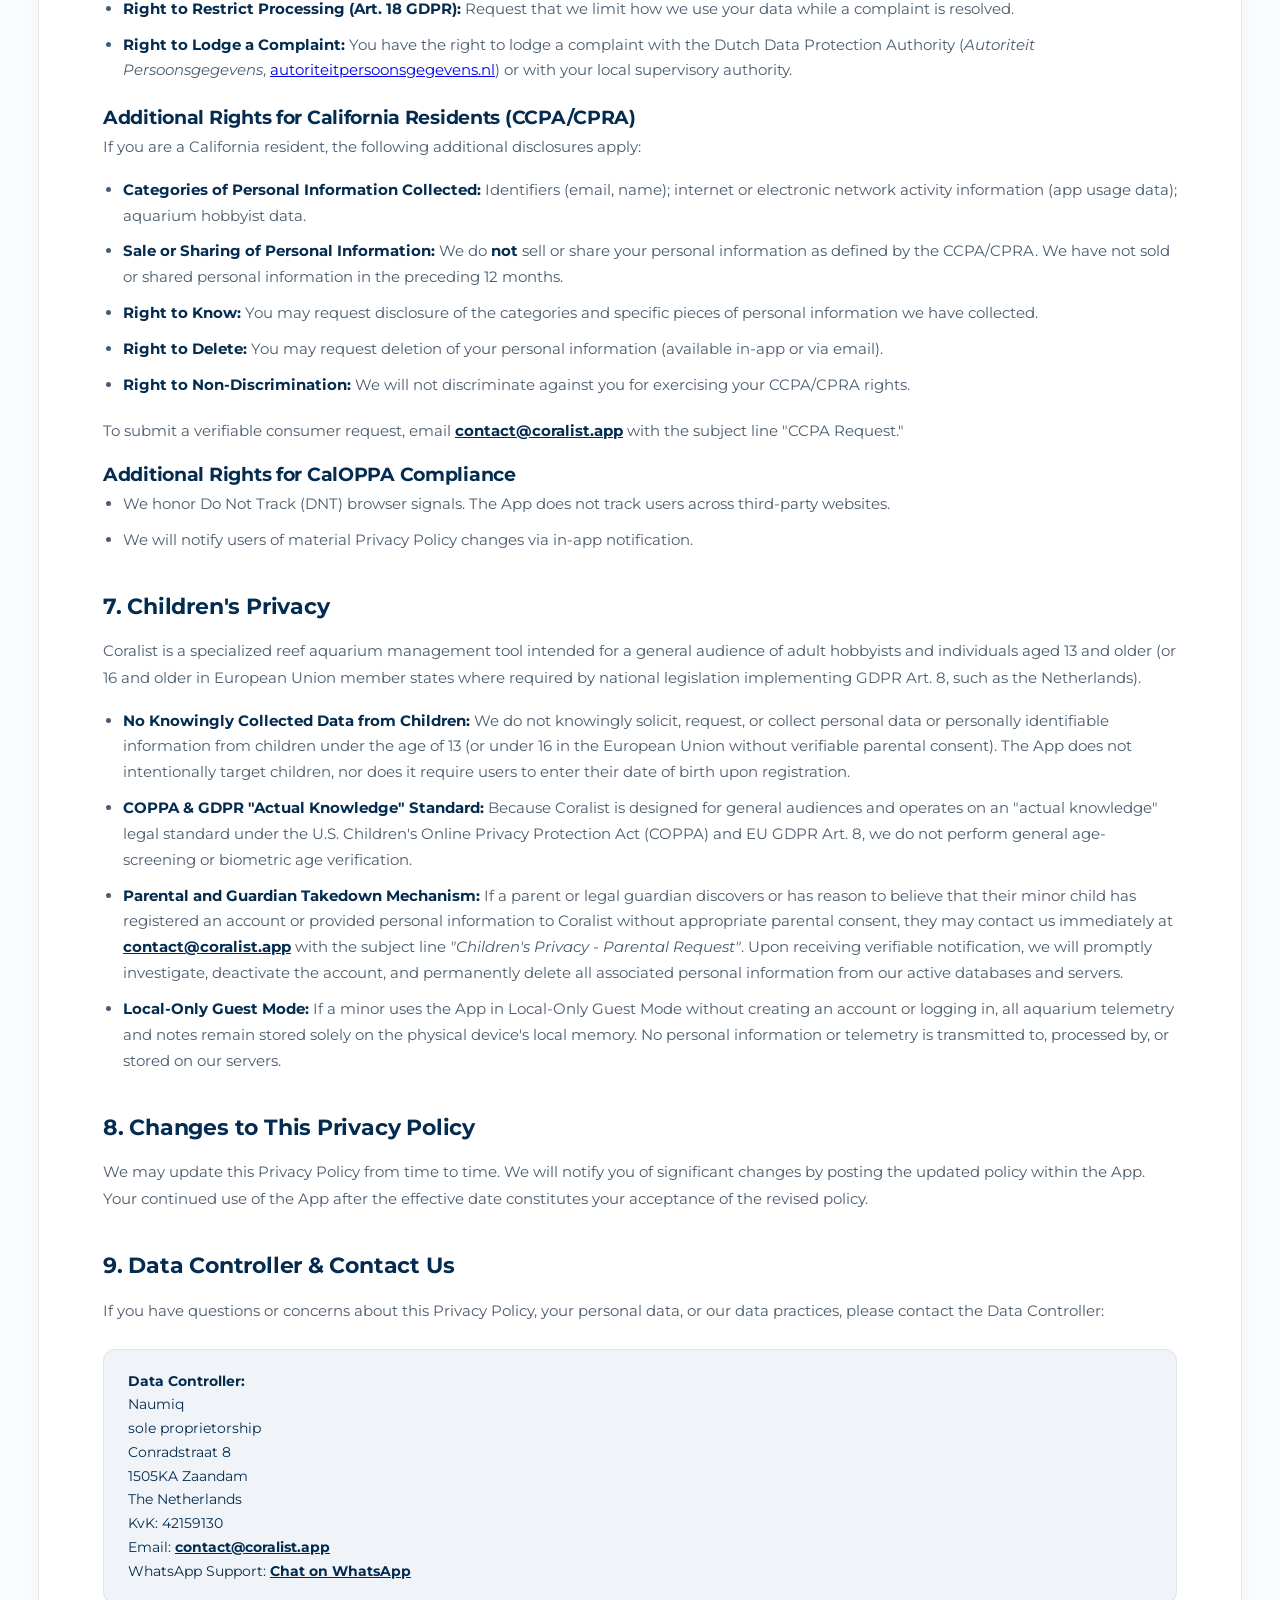
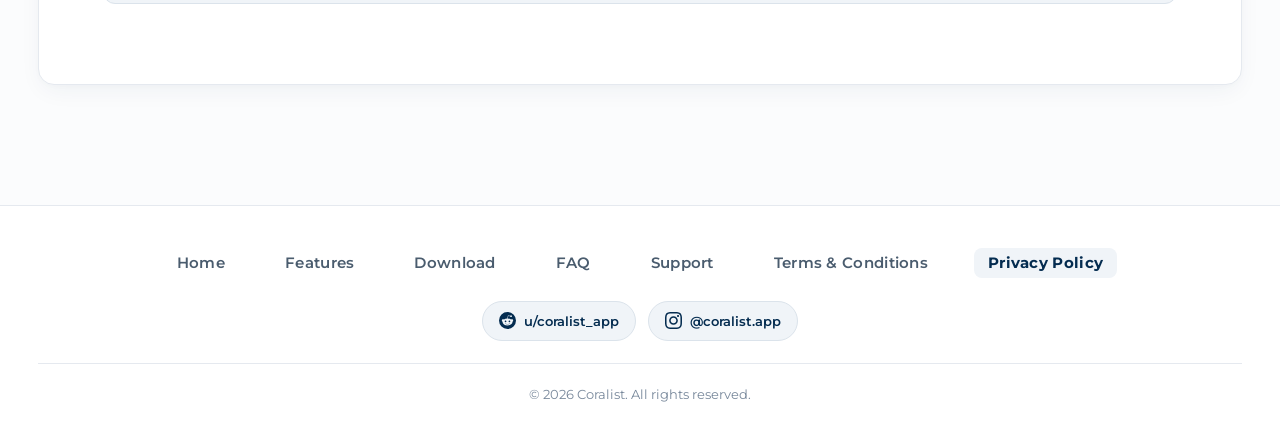
==== commit 75a3f6c5: "docs(legal): add explicit personal data and redaction disclosure for ICP lab reports" ====
--- a/privacy.html
+++ b/privacy.html
@@ -200,7 +200,9 @@
               <strong>never</strong> included in AI prompts.
             </li>
             <li>
-              <strong>ICP Lab Document &amp; PDF Extraction:</strong> When you choose to upload a water testing report or ICP PDF, the document is transmitted securely to the Google Gemini API solely for the purpose of document comprehension and optical character recognition (OCR) to extract measured water parameters into your logbook. Coralist prompts the model strictly to extract chemical readings and does not parse, index, or store personal names, customer addresses, or contact information that may be printed on third-party laboratory sheets. Documents processed via the API are handled ephemerally and are not retained on our servers.
+              <strong>ICP Lab Document &amp; PDF Extraction (Personal Data Handling):</strong> When you choose to upload a water testing report or ICP PDF (e.g. from Triton, ATI, Fauna Marin), the document is transmitted securely to Google Gemini solely for document comprehension and optical character recognition (OCR) to extract measured water chemistry parameters into your logbook. 
+              <br><br>
+              <strong>Personal Details on Lab Reports:</strong> Third-party lab documents often display customer names, laboratory sample identifiers, postal addresses, or email addresses. Coralist prompts the model strictly to extract numeric water parameters and does not capture, parse, index, or store any personal details printed on the document. The uploaded PDF file is processed ephemerally in-memory, is never stored on our database or file servers, and is permanently discarded immediately following parameter extraction. You may also redact or crop personal details from the document prior to upload if you prefer.
             </li>
             <li>
               <strong>AI Response Flagging:</strong> If you flag an AI response as inaccurate, the conversation history
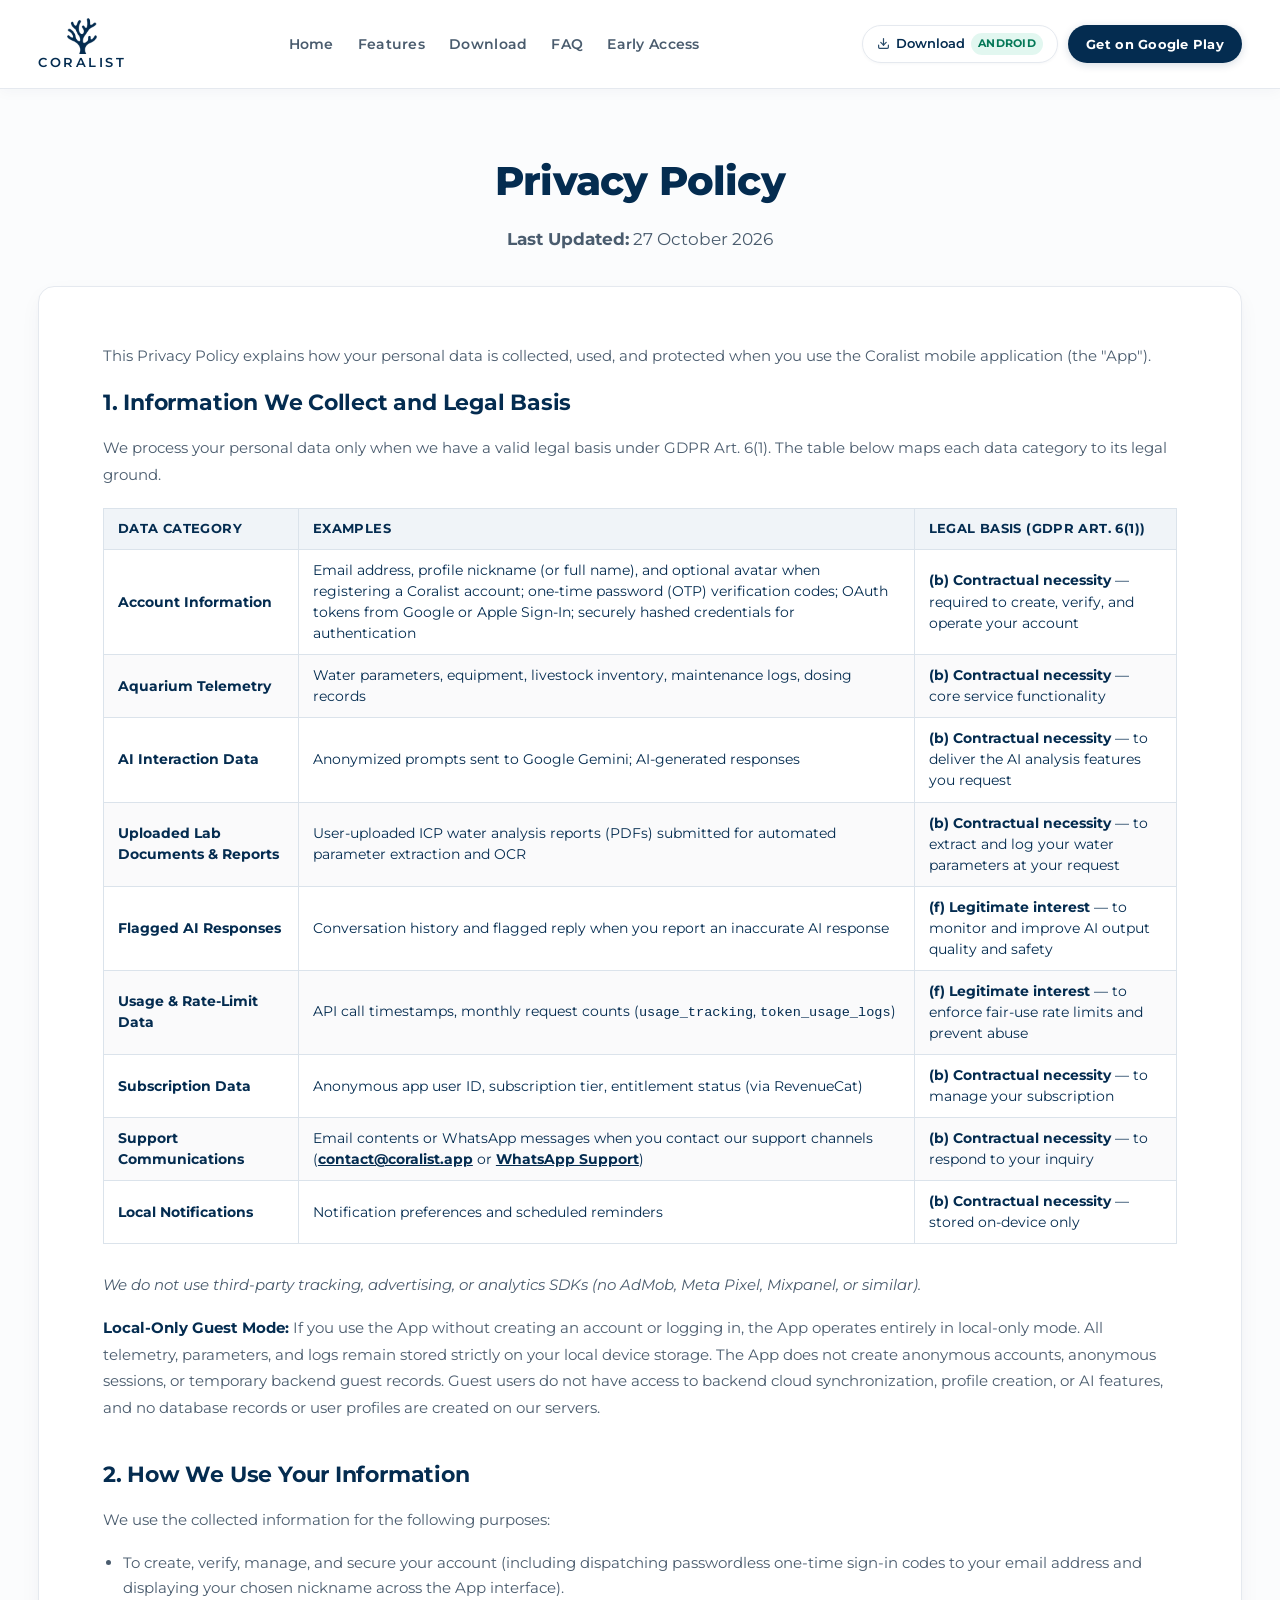
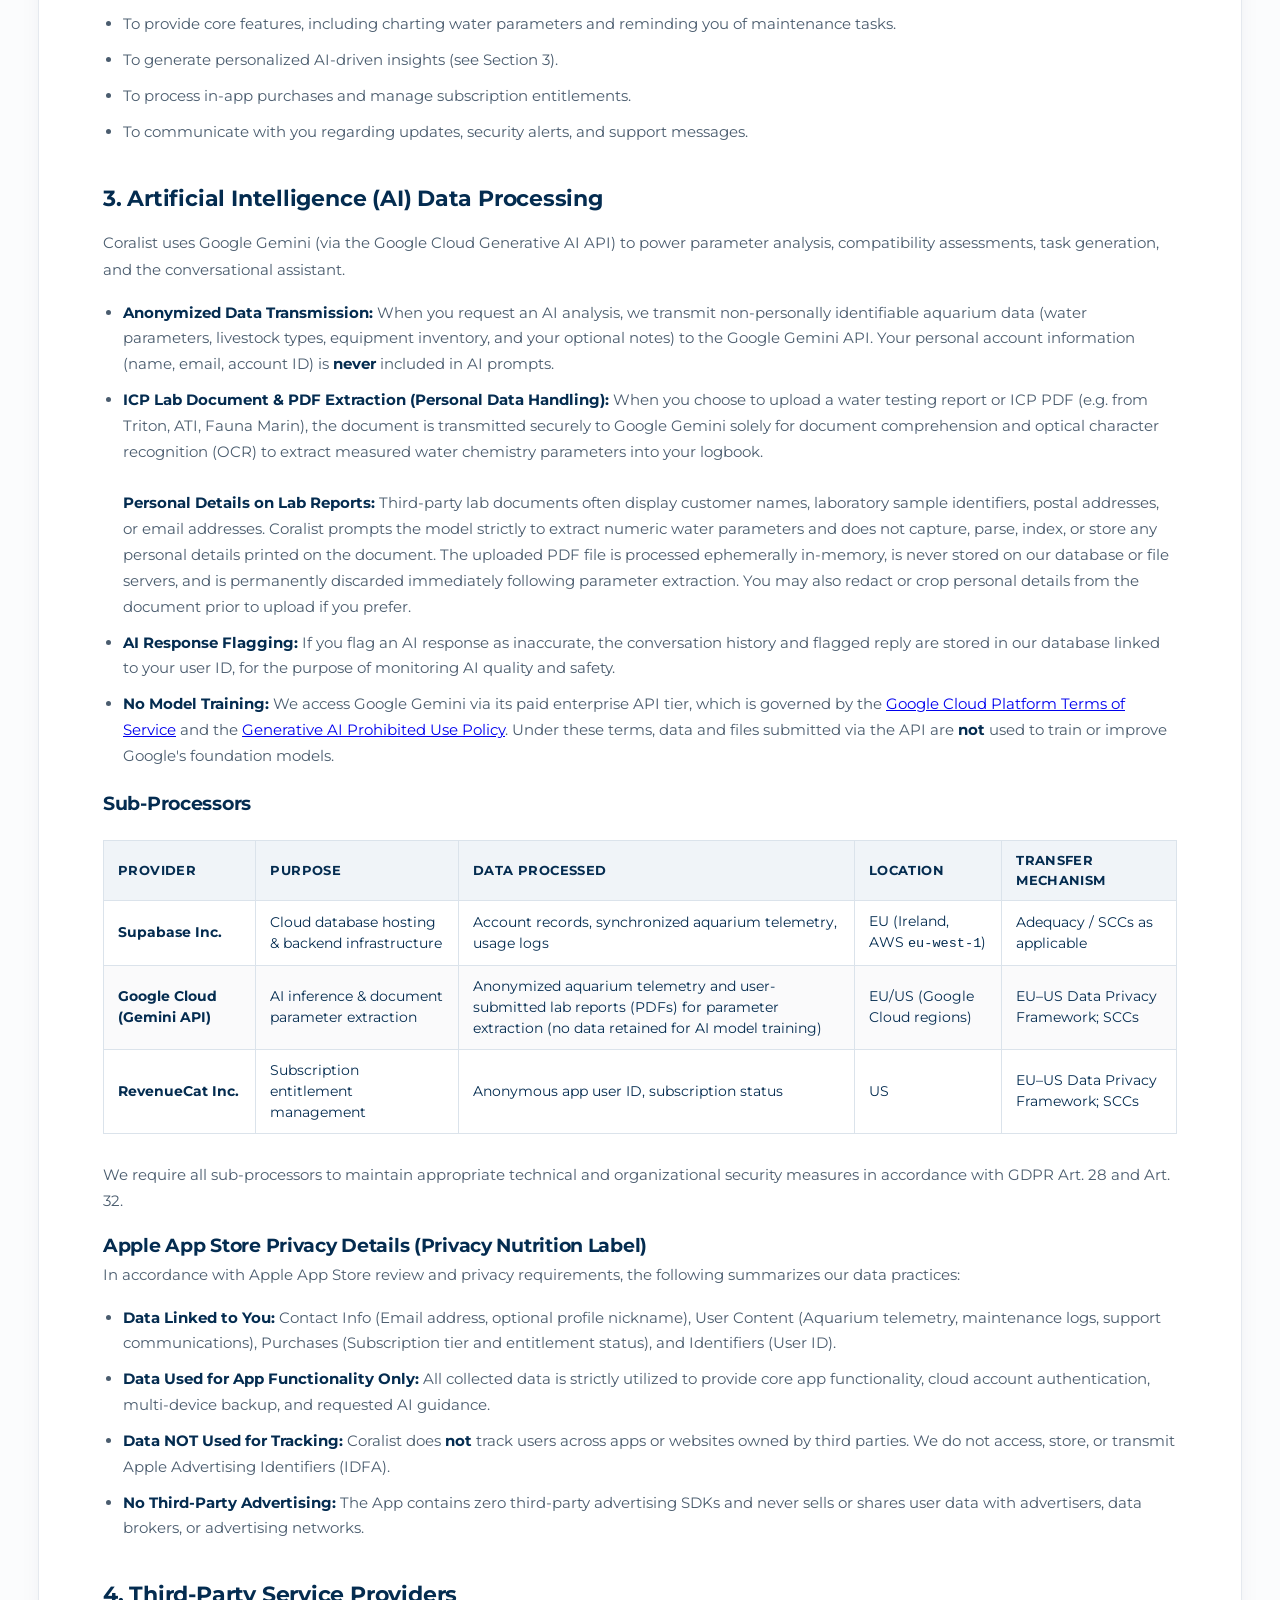
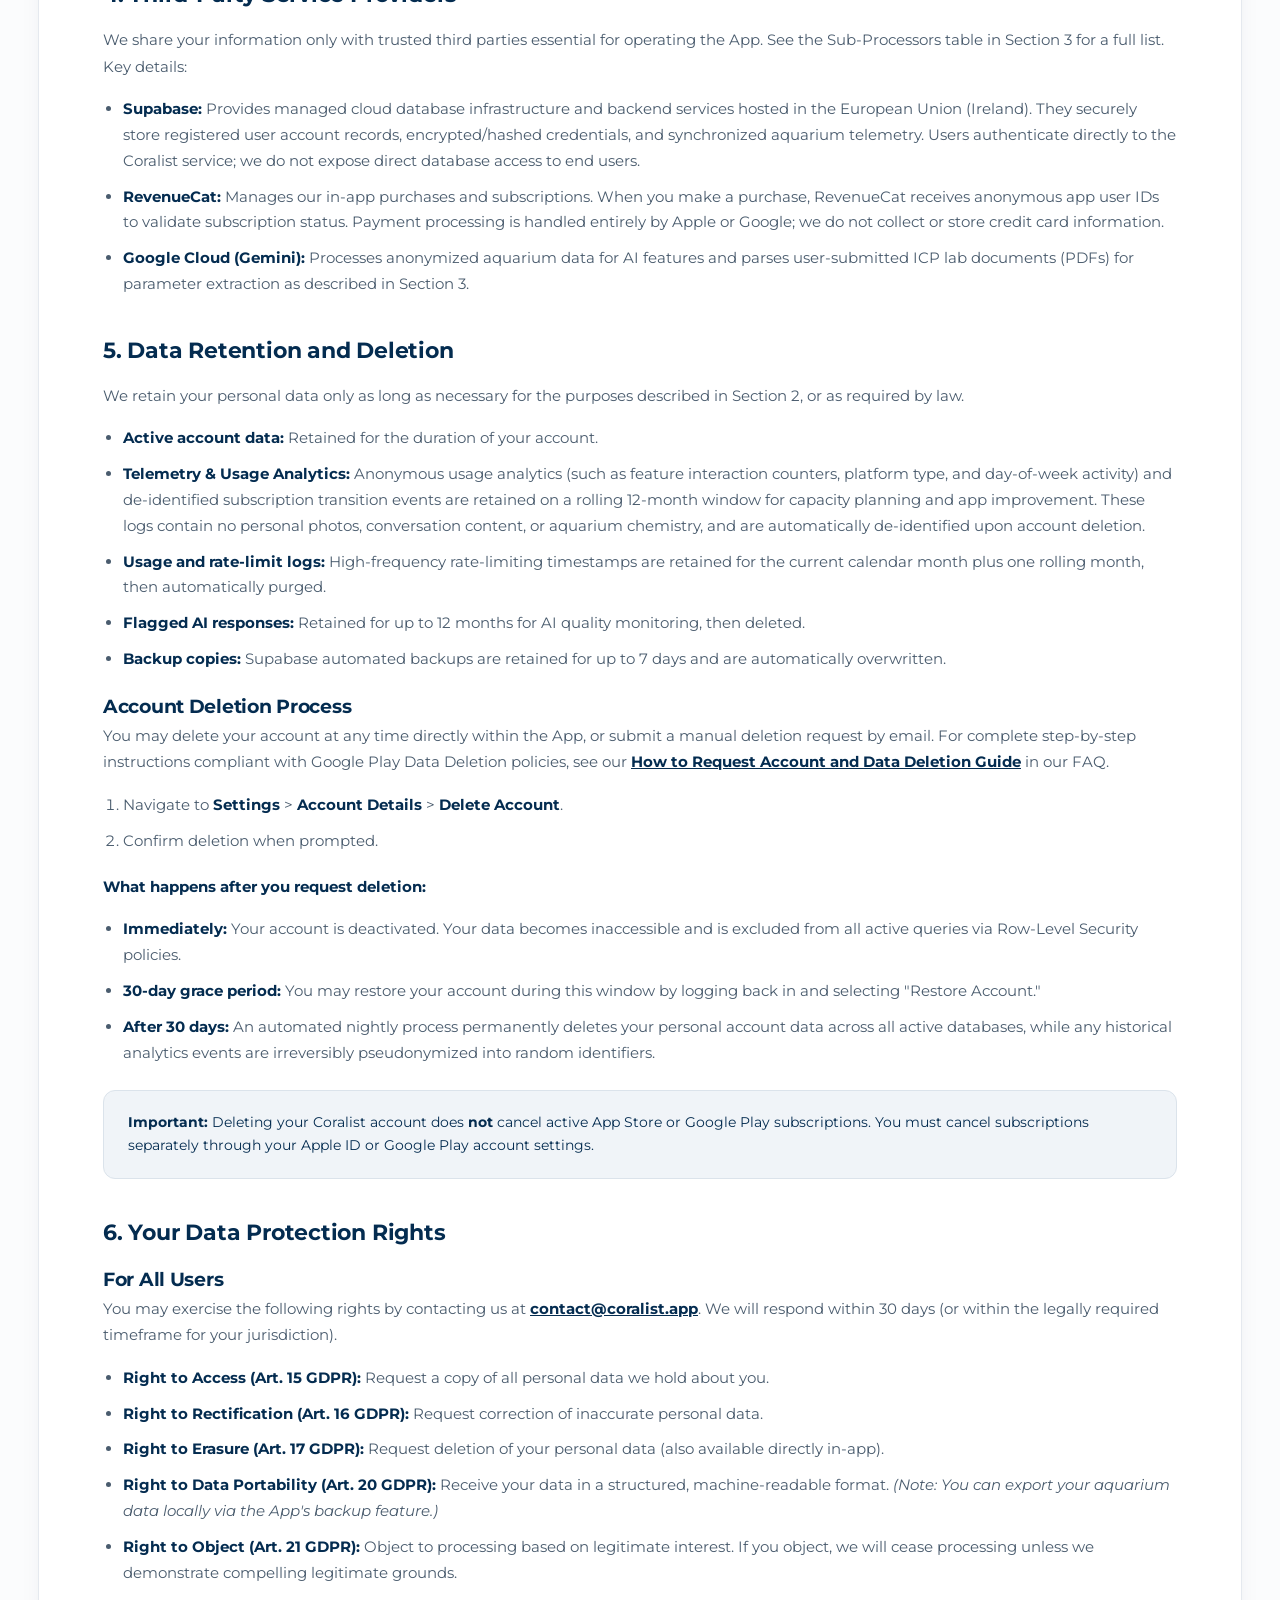
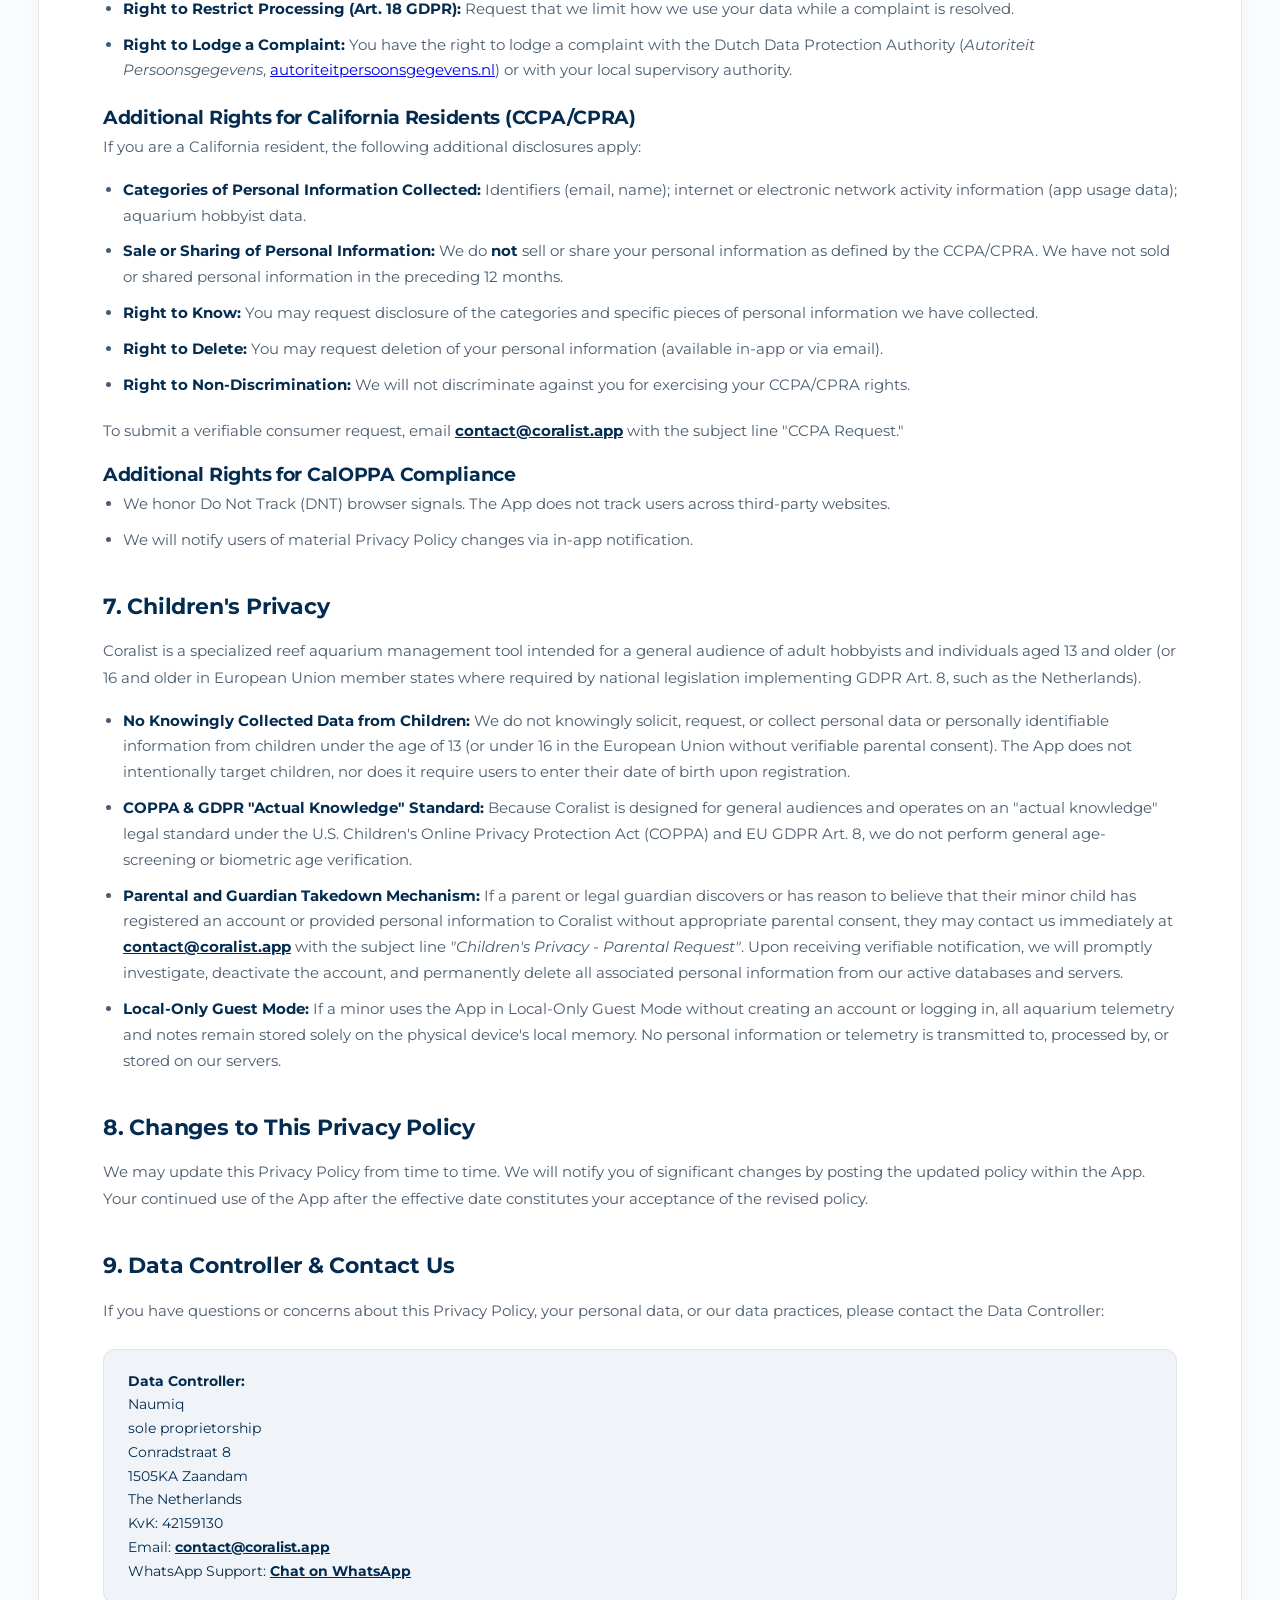
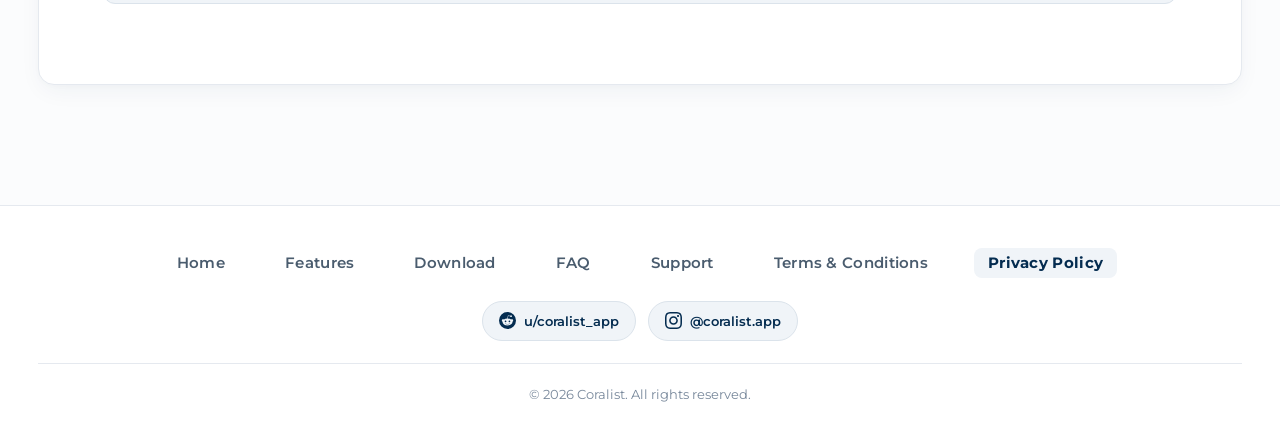
==== commit df2368f5: "chore(legal): bump Last Updated date to 27 October 2026" ====
--- a/privacy.html
+++ b/privacy.html
@@ -92,7 +92,7 @@
       <section class="legal-header">
         <h1>Privacy Policy</h1>
         <p>
-          <strong>Last Updated:</strong> 23 October 2026
+          <strong>Last Updated:</strong> 27 October 2026
         </p>
       </section>
 
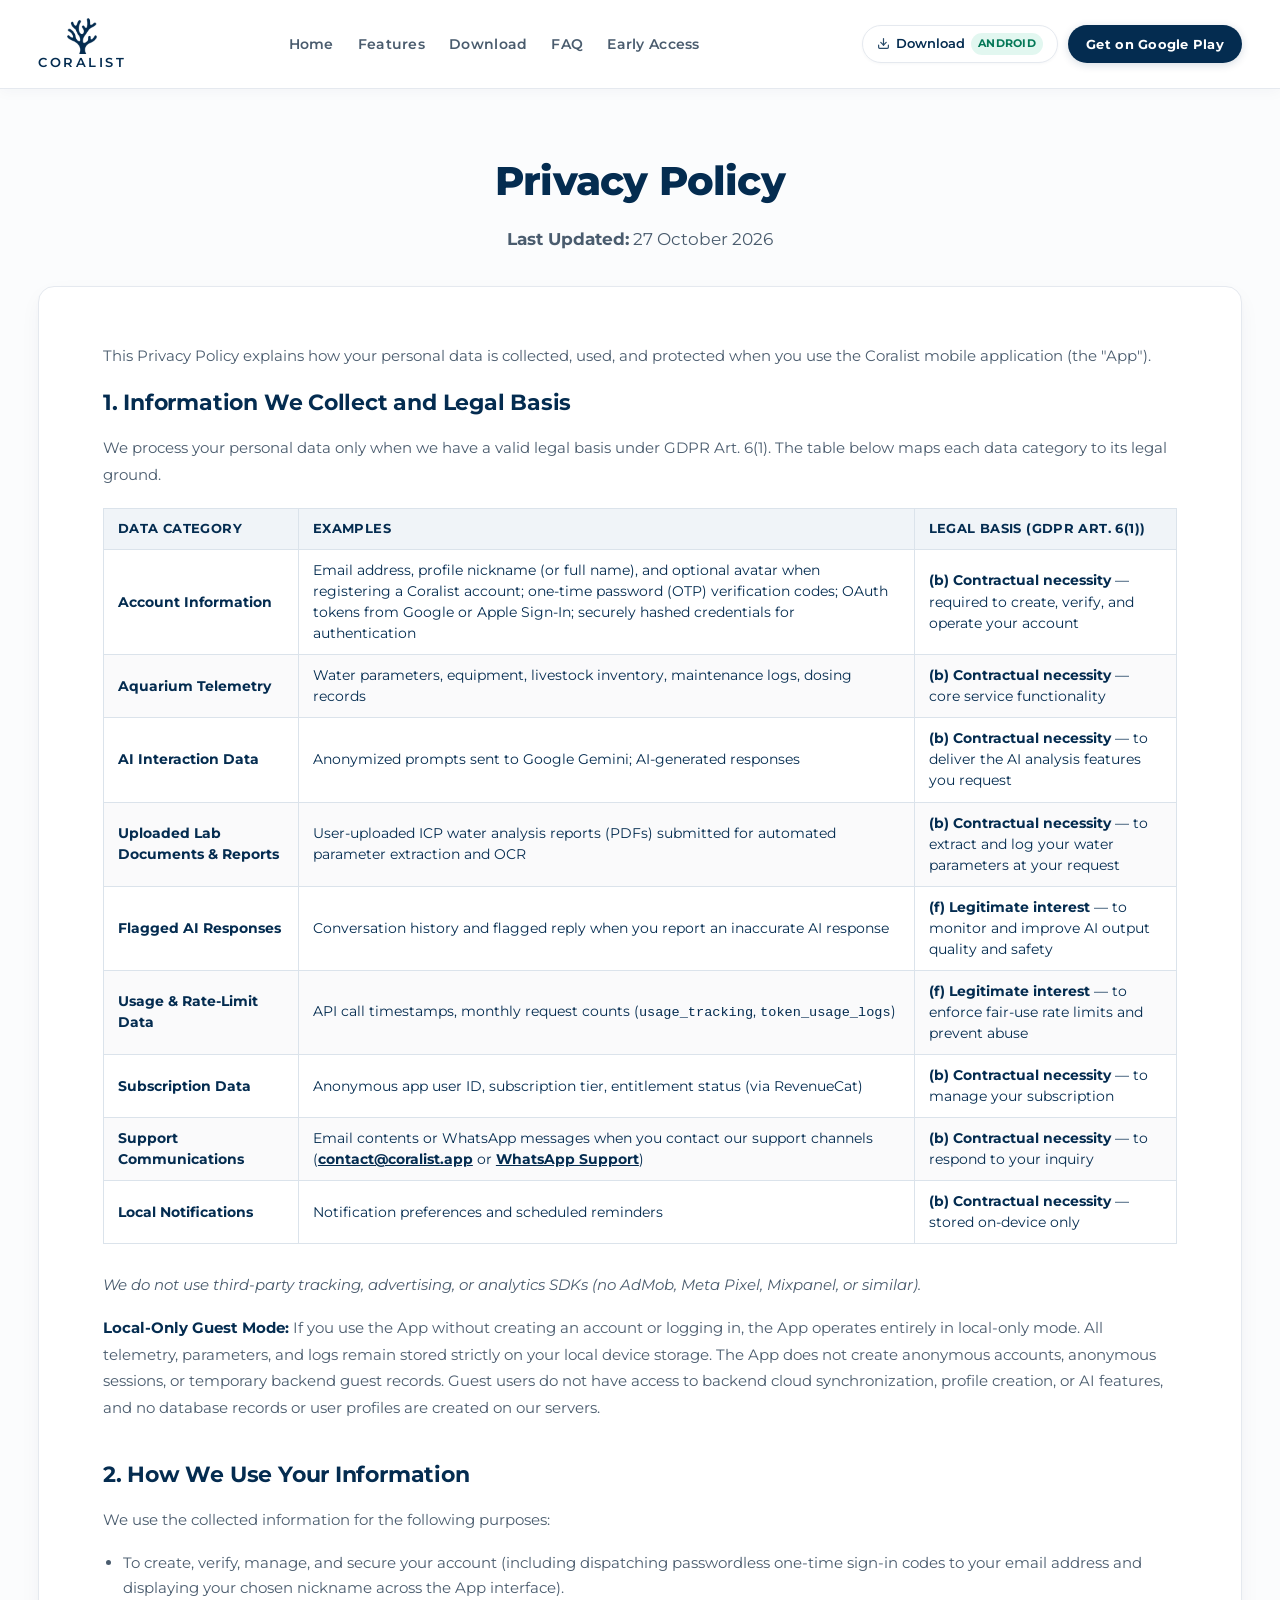
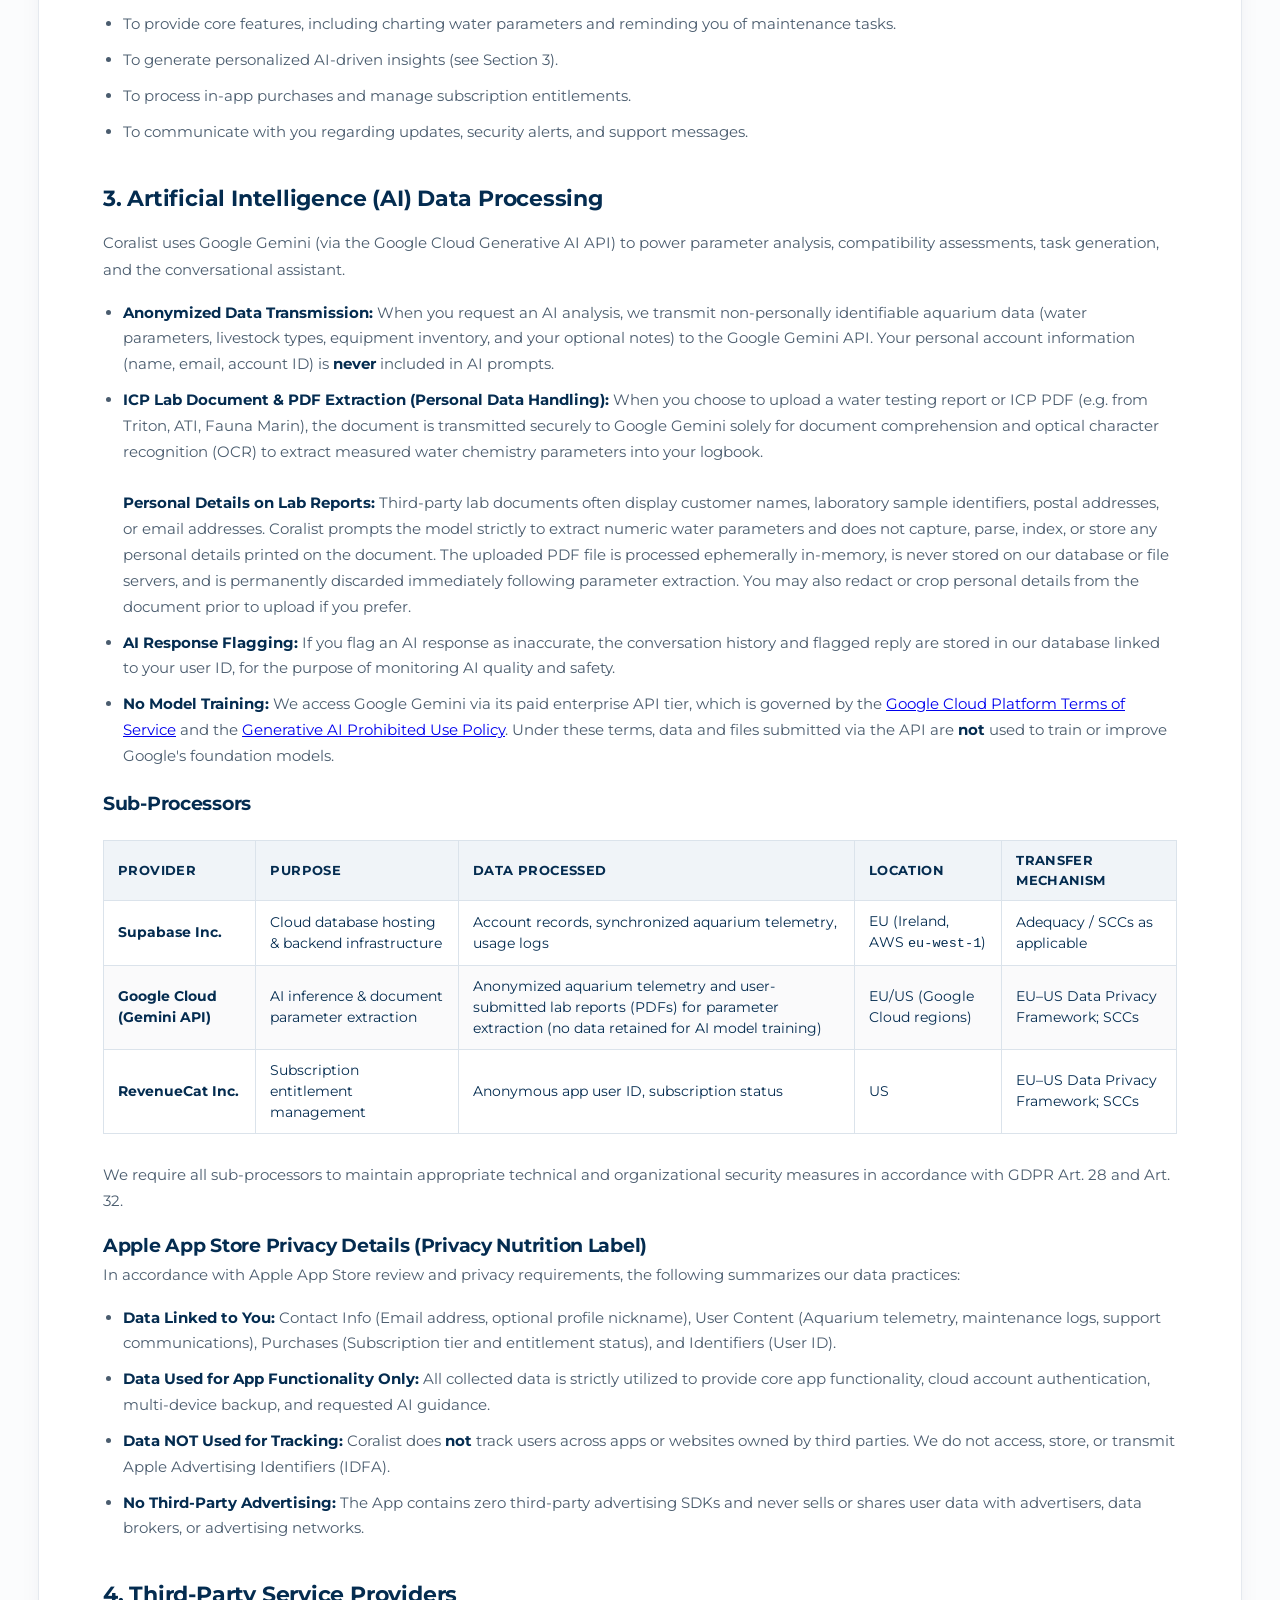
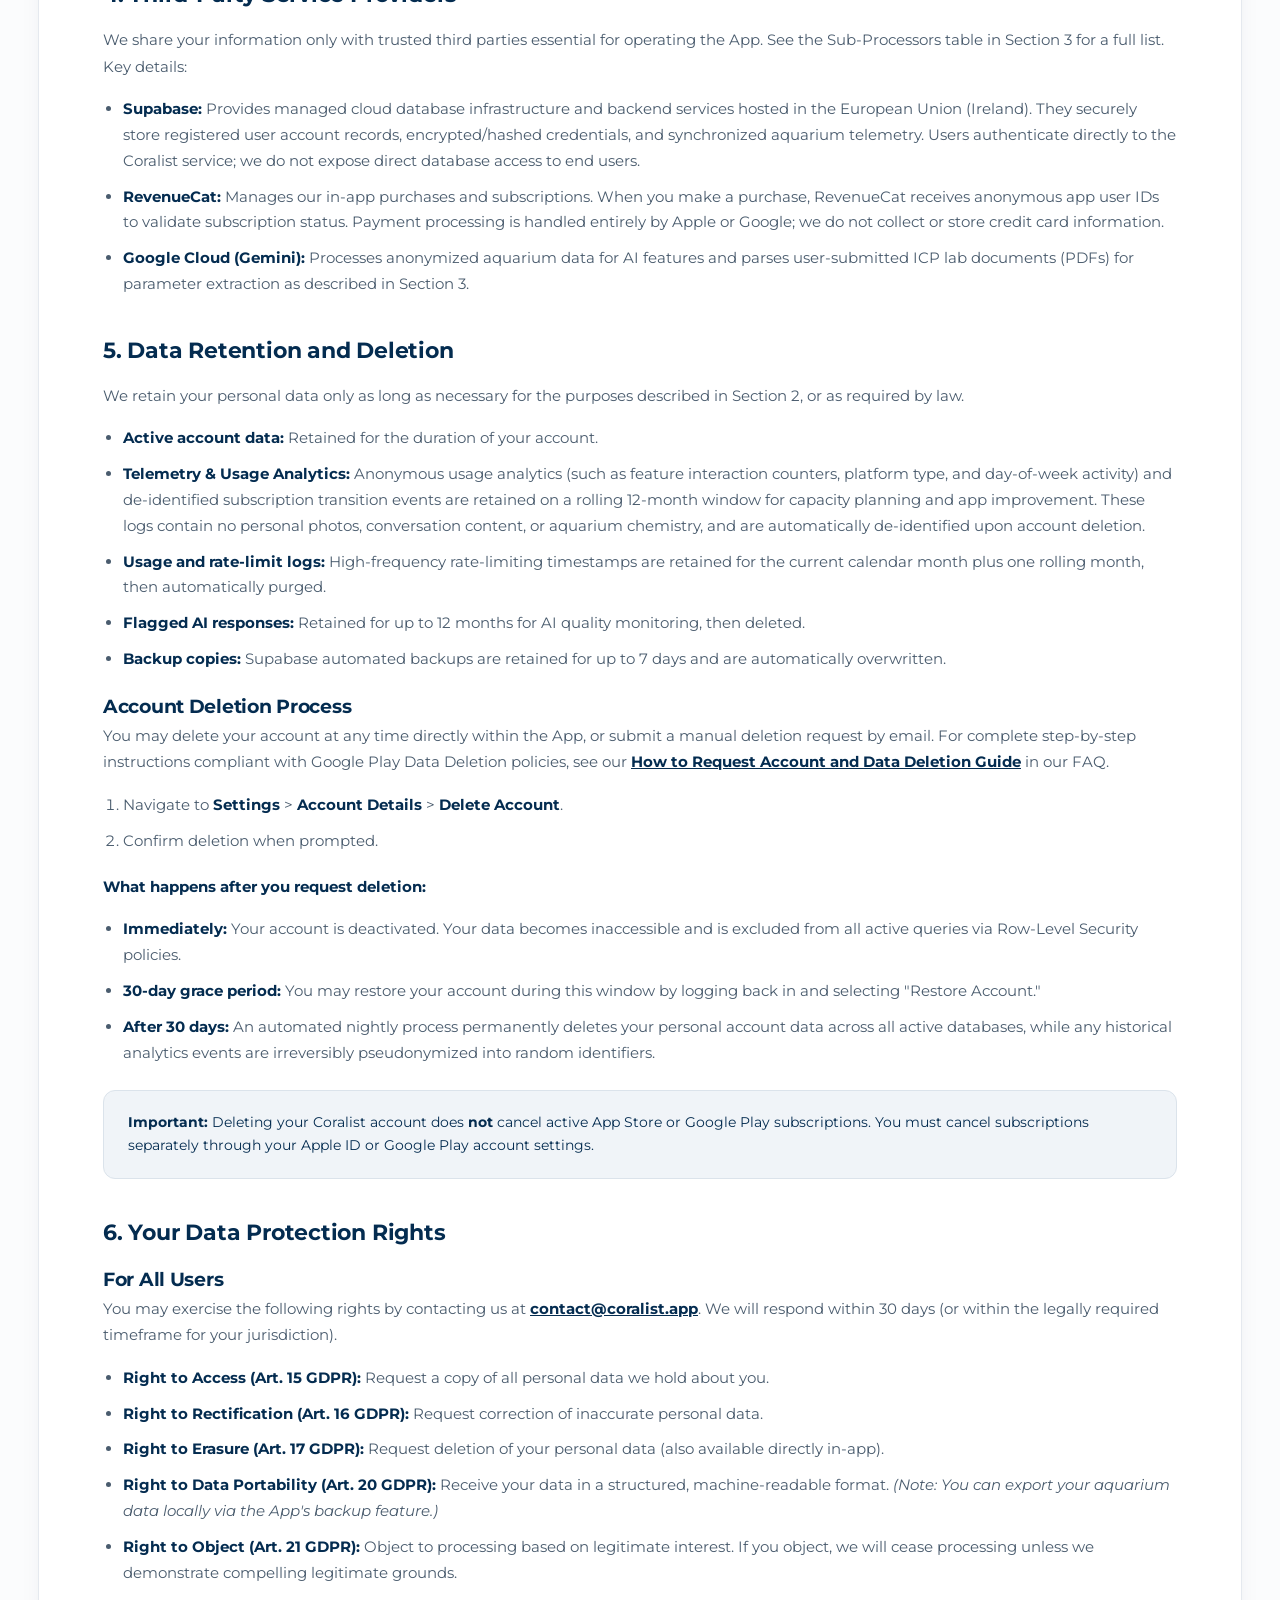
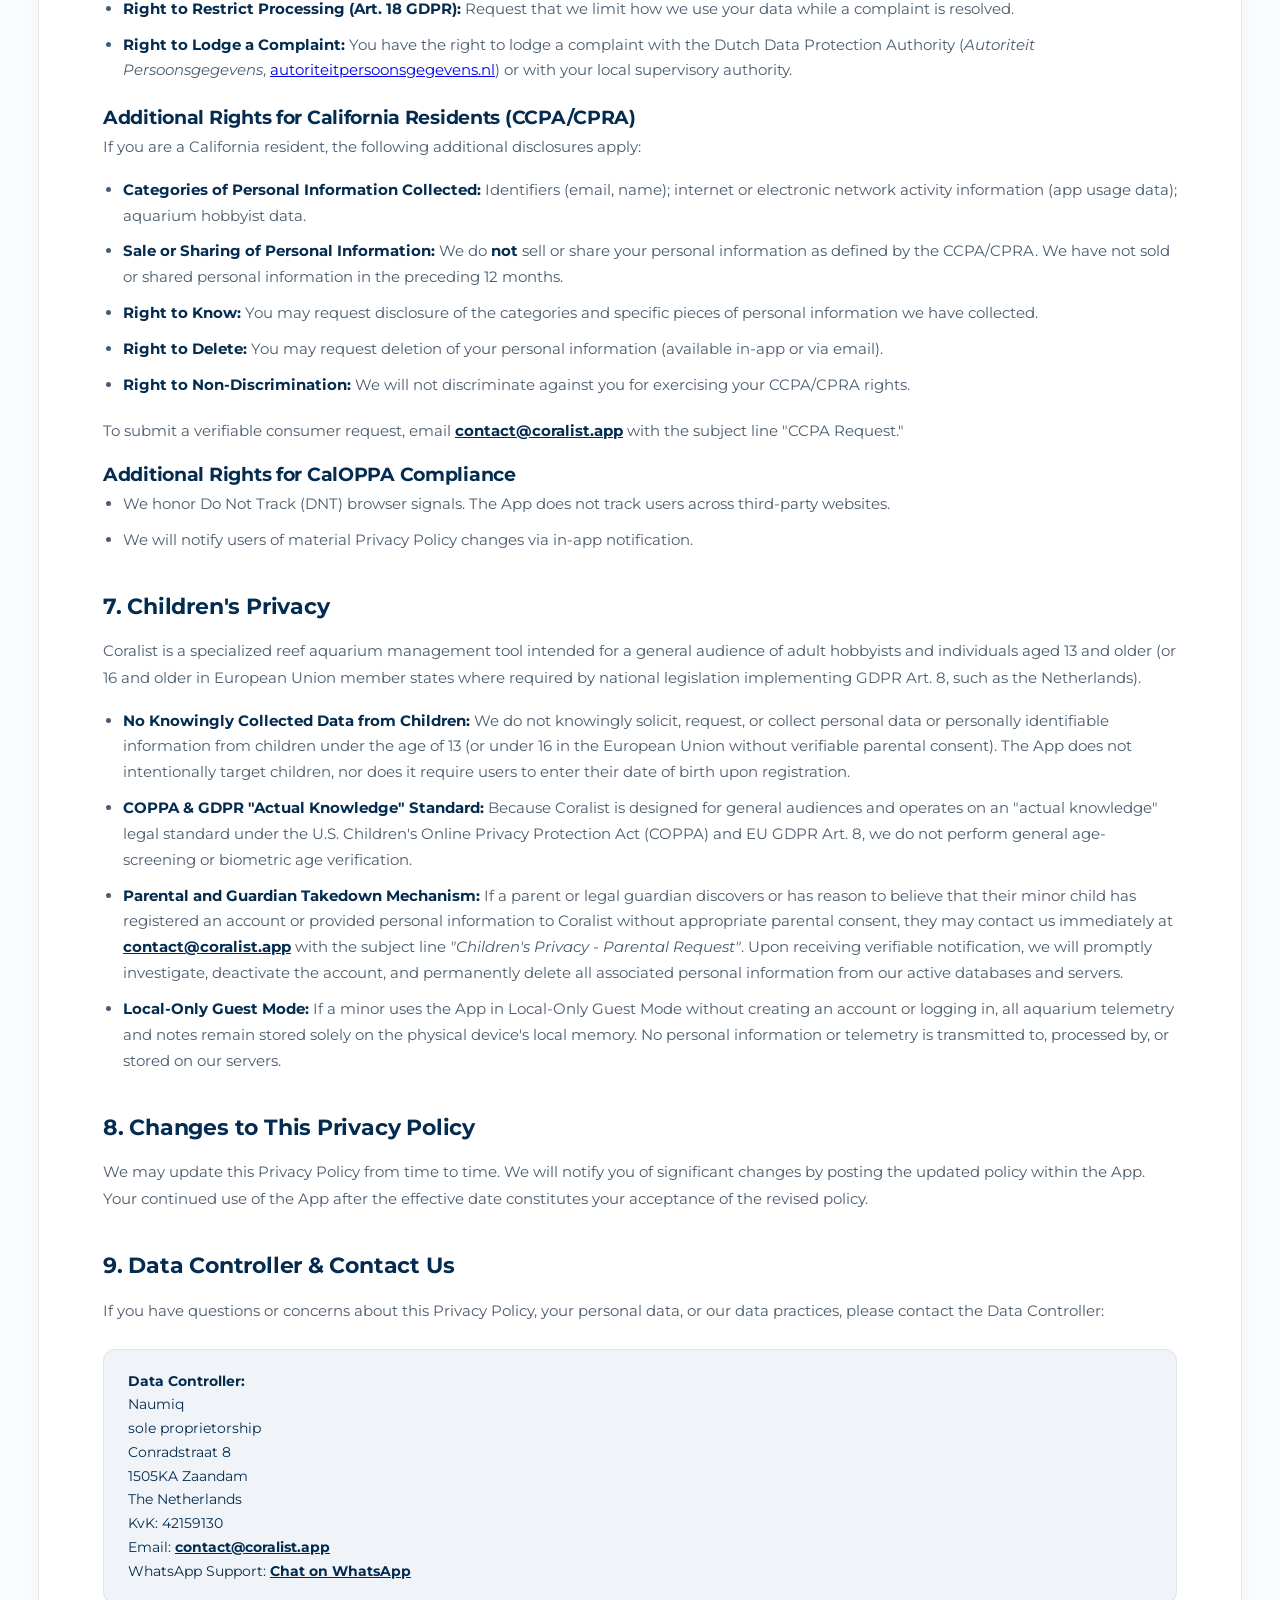
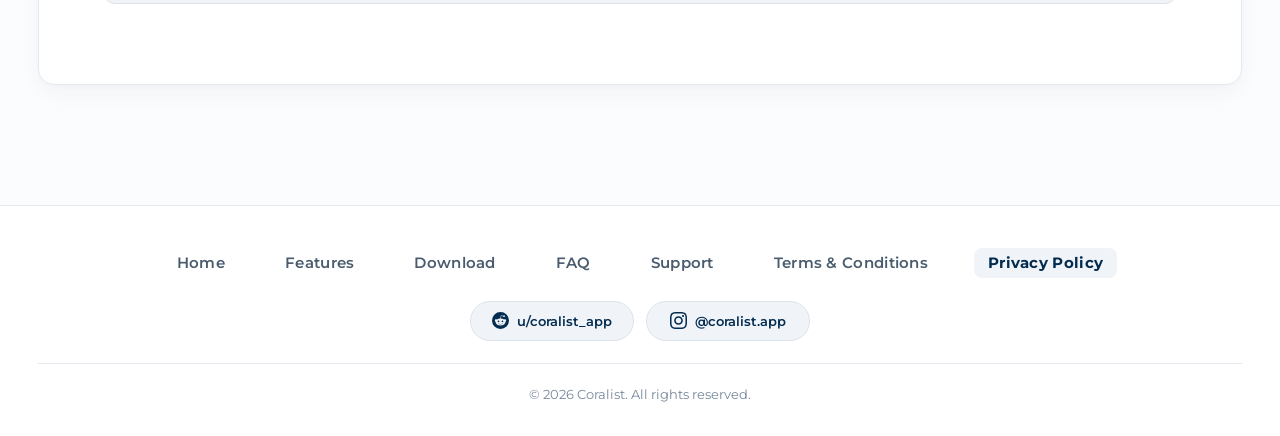
==== commit add73938: "fix(mobile): equalize store button widths and align support links" ====
--- a/privacy.html
+++ b/privacy.html
@@ -38,7 +38,7 @@
   <link rel="icon" type="image/png" href="assets/coral-header-dark-thinned.png" media="(prefers-color-scheme: dark)">
   <link rel="icon" type="image/png" href="assets/coral-header-light-thinned.png" media="(prefers-color-scheme: light)">
   <link rel="apple-touch-icon" href="assets/coral-silhouette.png">
-  <link rel="stylesheet" href="styles.css?v=9.0">
+  <link rel="stylesheet" href="styles.css?v=9.2">
 </head>
 
 <body>
--- a/styles.css
+++ b/styles.css
@@ -1122,6 +1122,41 @@
   margin-bottom: 20px;
 }
 
+.notice-box .notice-buttons {
+  justify-content: center;
+  align-items: flex-start;
+  margin-top: 20px;
+  gap: 12px;
+}
+
+.support-contact-links {
+  display: flex;
+  flex-wrap: wrap;
+  justify-content: center;
+  align-items: center;
+  gap: 14px 24px;
+  font-size: 1.05rem;
+  font-weight: 700;
+  margin-bottom: 8px;
+}
+
+.support-contact-link {
+  color: var(--navy-primary);
+  text-decoration: underline;
+  display: inline-flex;
+  align-items: center;
+  gap: 8px;
+}
+
+.support-contact-link svg {
+  flex-shrink: 0;
+}
+
+.support-contact-sep {
+  color: var(--text-muted);
+  font-weight: 400;
+}
+
 /* ==========================================================================
    Download Section & Store Badges
    ========================================================================== */
@@ -1660,7 +1695,9 @@
 .btn-store-hero {
   display: inline-flex;
   align-items: center;
+  justify-content: center;
   gap: 10px;
+  min-inline-size: 208px;
 }
 
 .hero-btn-wrapper {
@@ -2424,6 +2461,7 @@
   gap: 32px;
   list-style: none;
   flex-wrap: wrap;
+  flex-wrap: balance;
 }
 
 .footer-links a {
@@ -2461,8 +2499,10 @@
 .social-link {
   display: inline-flex;
   align-items: center;
+  justify-content: center;
   gap: 8px;
   padding: 8px 16px;
+  min-inline-size: 164px;
   border-radius: 9999px;
   background: var(--navy-subtle);
   border: 1px solid var(--navy-border-subtle);
@@ -2848,15 +2888,24 @@
     margin-top: 4px;
   }
 
-  .btn-group {
-    width: 100%;
+  .btn-group,
+  .hero-buttons {
+    inline-size: 100%;
     flex-direction: column;
+    align-items: stretch;
     gap: 10px;
     margin-top: 0 !important;
   }
 
+  .btn-group .hero-btn-wrapper {
+    display: flex;
+    inline-size: 100%;
+    align-items: stretch;
+  }
+
   .btn-group .btn {
-    width: 100%;
+    inline-size: 100%;
+    min-inline-size: 0;
     justify-content: center;
     padding: 13px 20px;
     font-size: 0.92rem;
@@ -2951,14 +3000,29 @@
     margin-bottom: 16px;
   }
 
-  .notice-box .btn-group {
+  .notice-box .btn-group,
+  .notice-box .notice-buttons {
     flex-direction: column;
-    width: 100%;
+    align-items: stretch;
+    inline-size: 100%;
   }
 
   .notice-box .btn {
-    width: 100%;
+    inline-size: 100%;
+    min-inline-size: 0;
     justify-content: center;
+  }
+
+  .support-contact-links {
+    display: inline-flex;
+    flex-direction: column;
+    align-items: flex-start;
+    gap: 12px;
+    margin-bottom: 4px;
+  }
+
+  .support-contact-sep {
+    display: none;
   }
 
   /* Legal Pages (Terms & Privacy) */
@@ -3035,6 +3099,7 @@
   .footer-links {
     gap: 10px 14px;
     flex-wrap: wrap;
+    flex-wrap: balance;
     justify-content: center;
   }
 
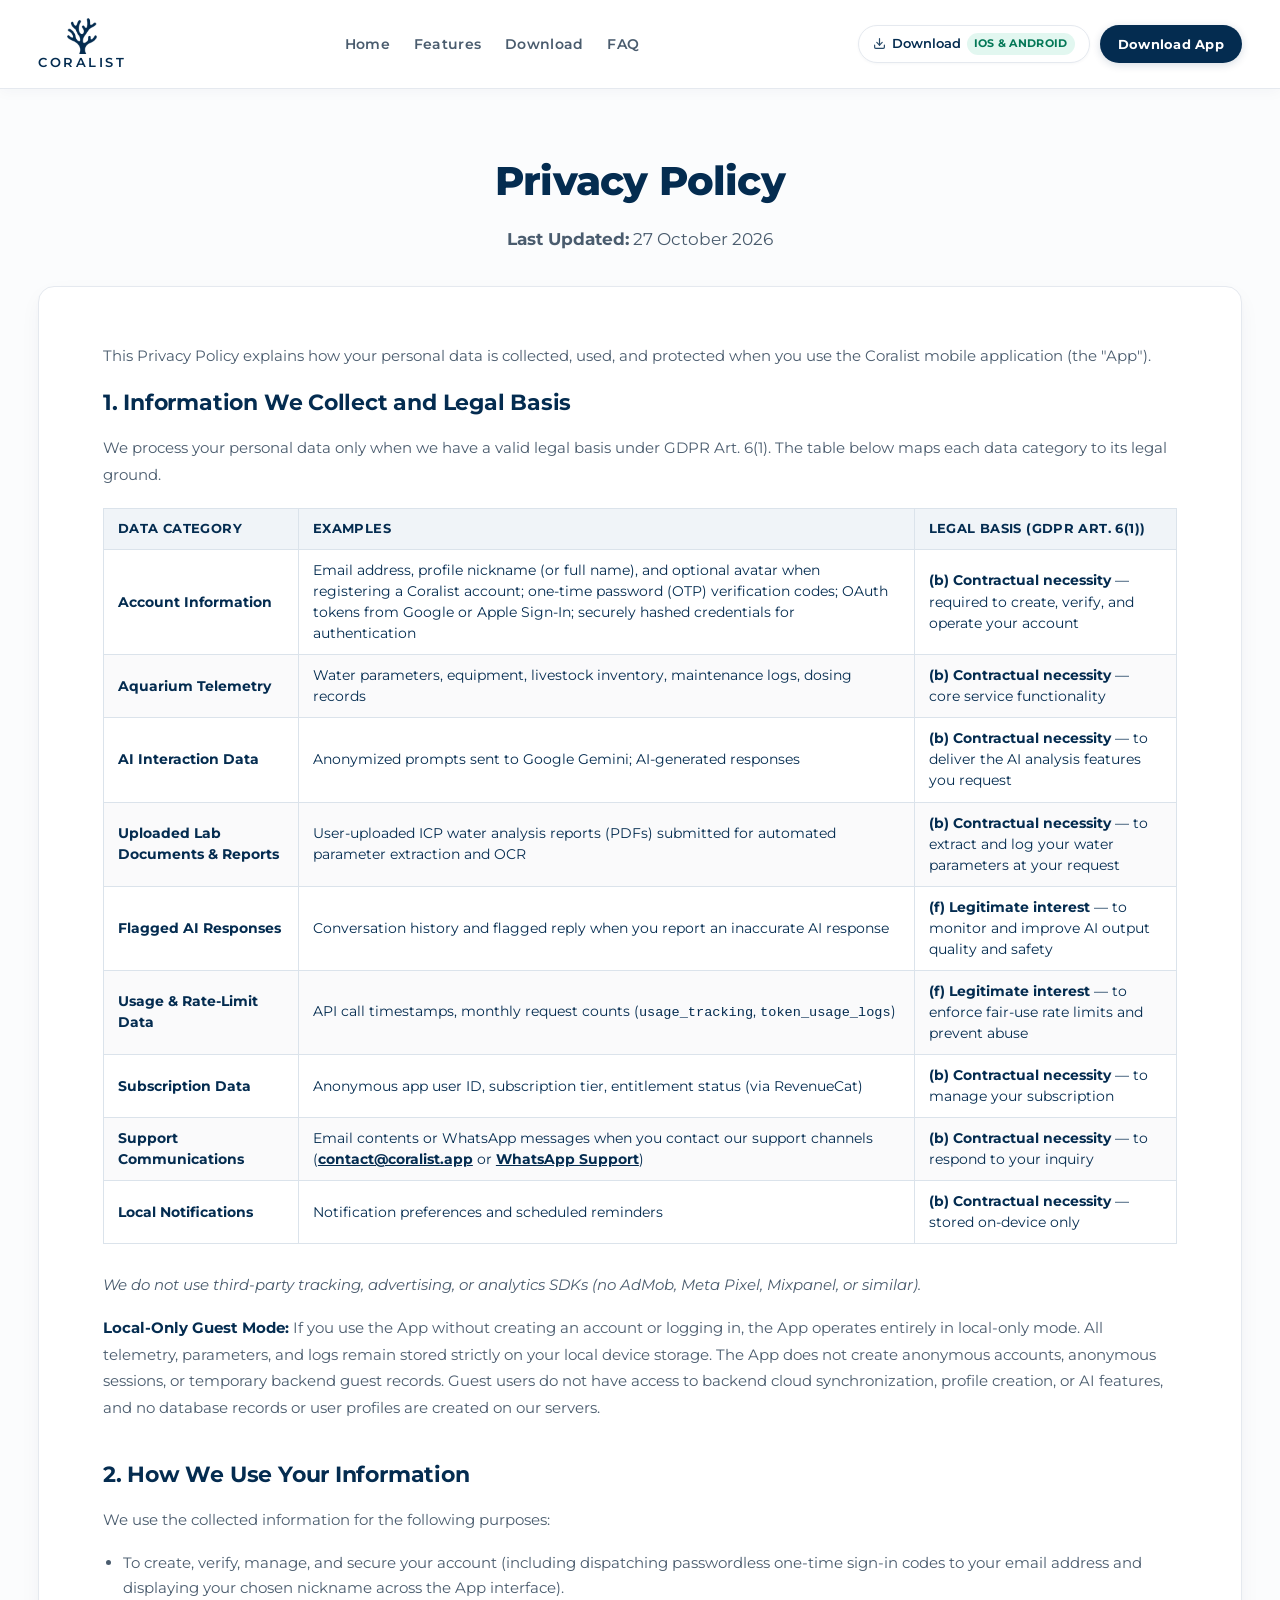
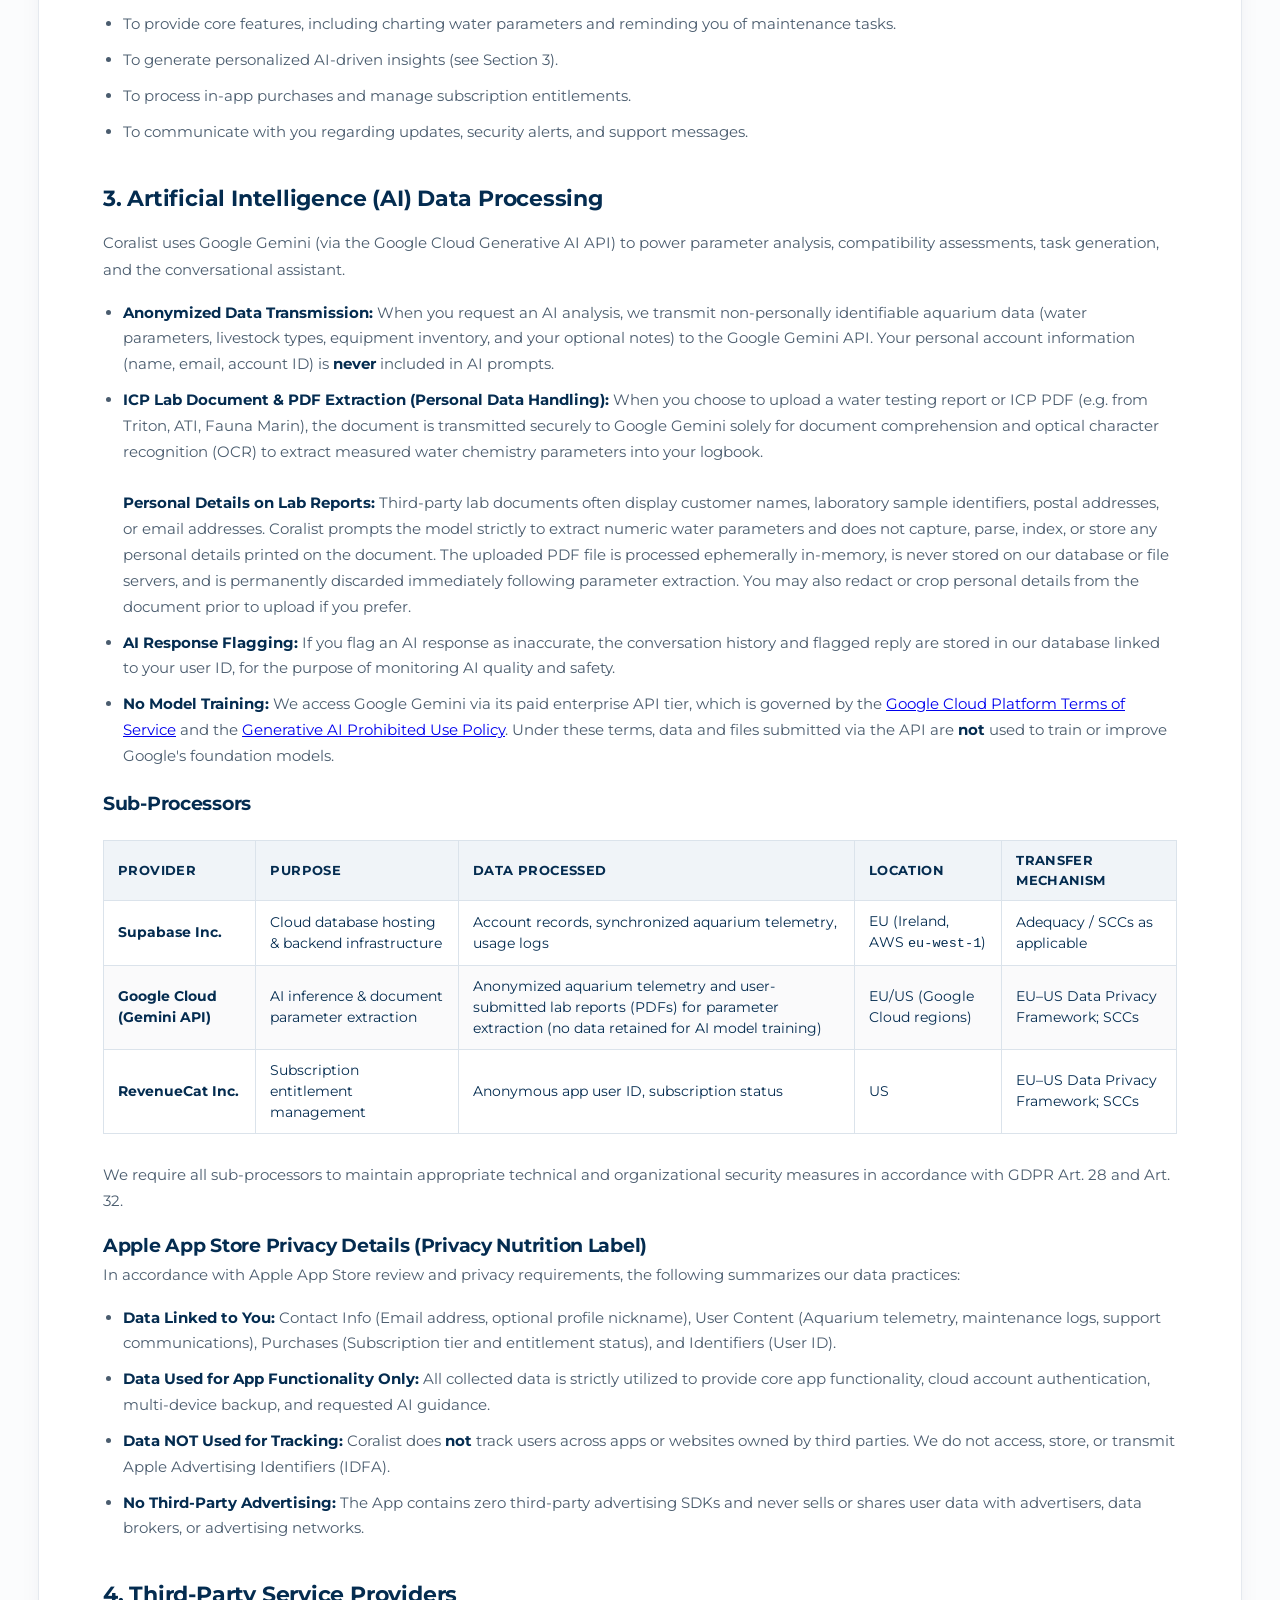
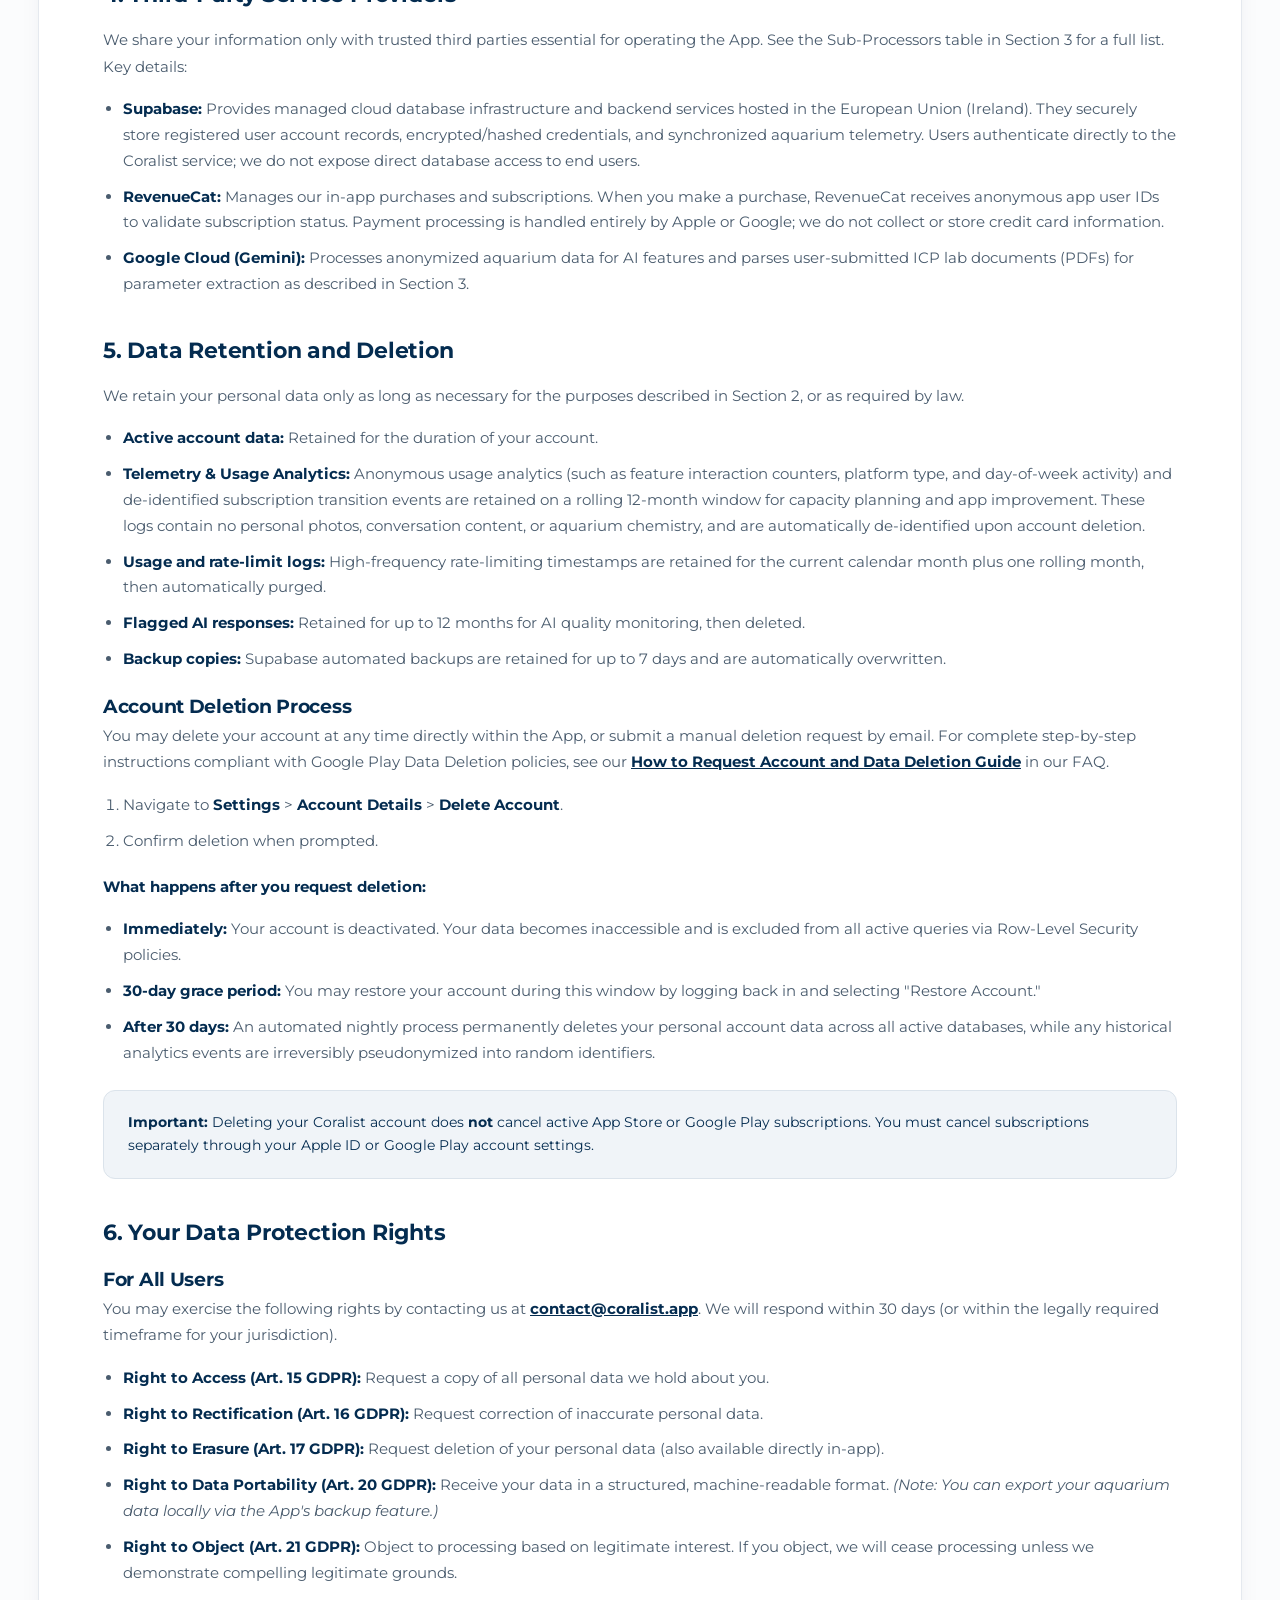
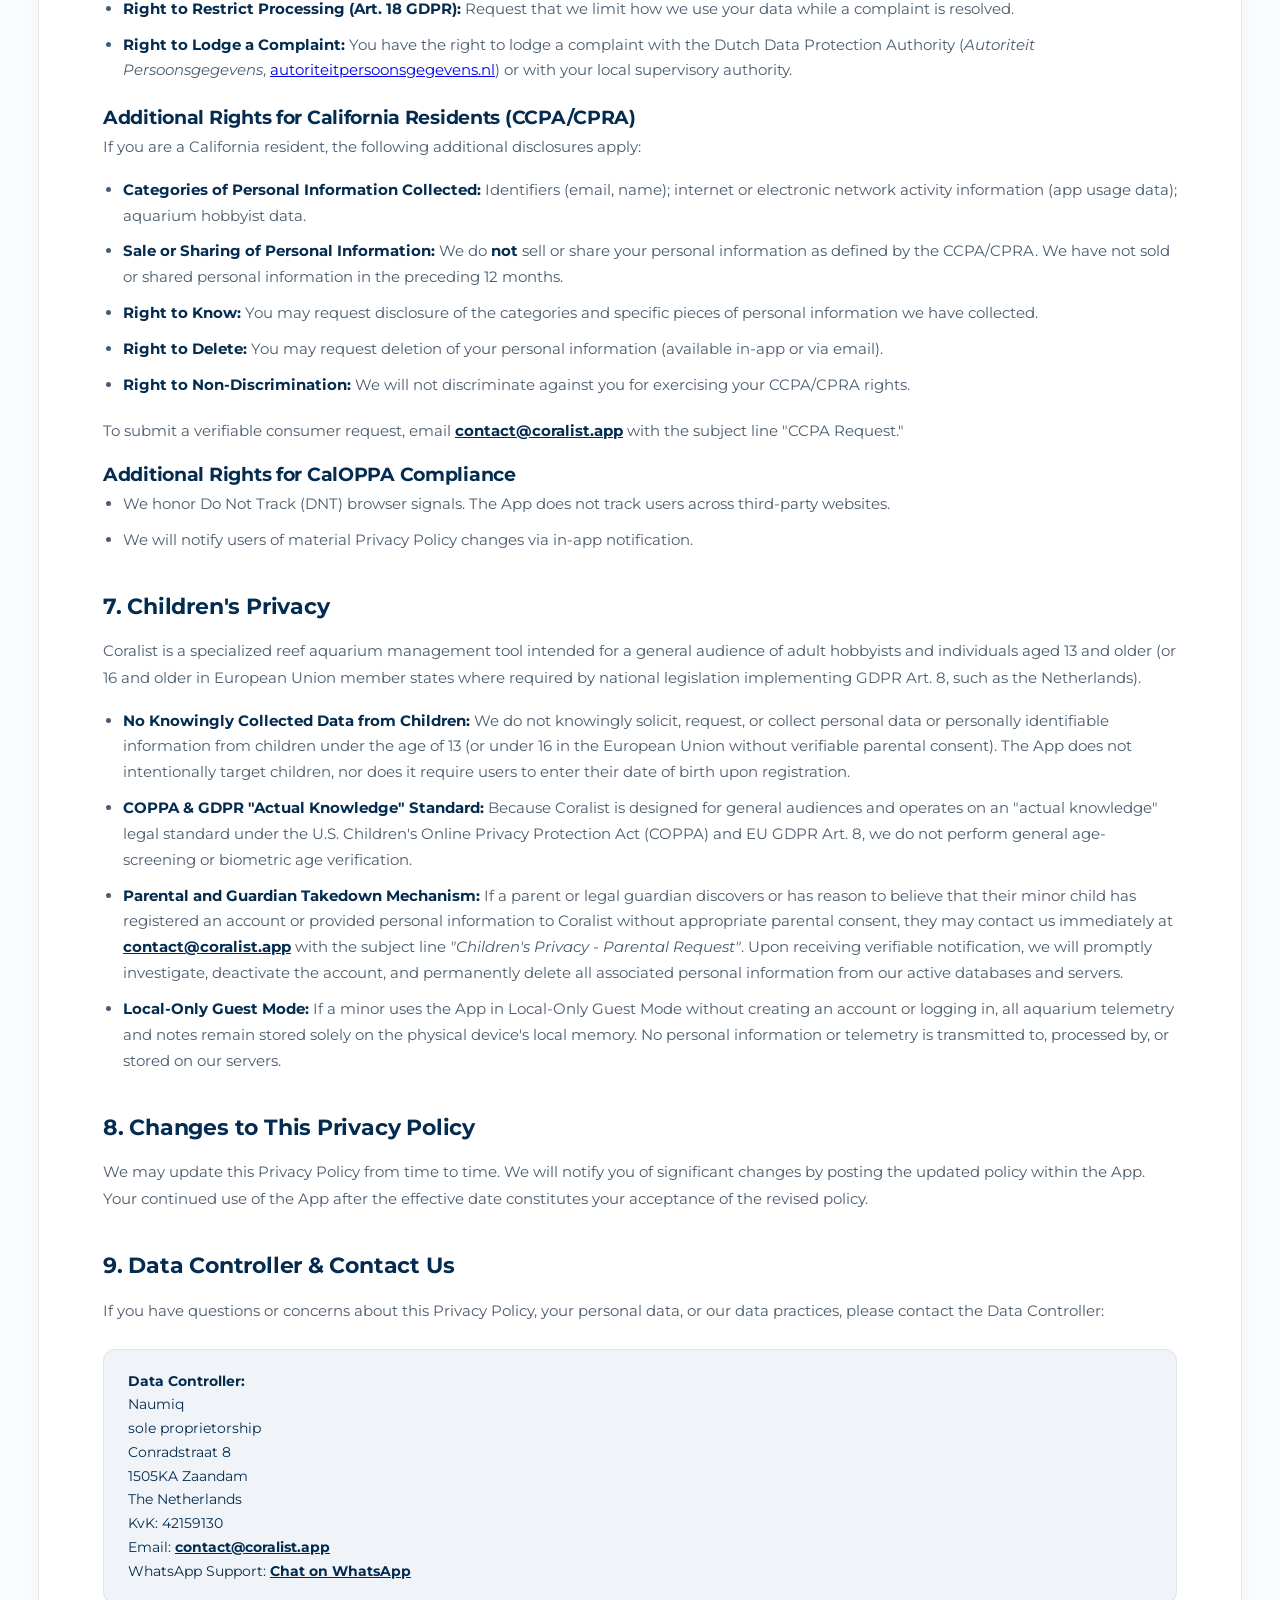
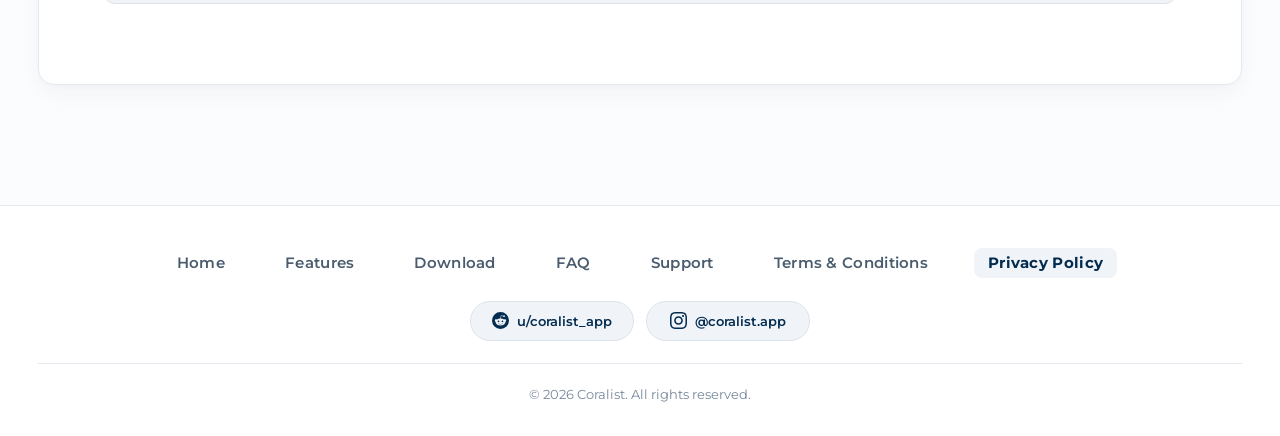
==== commit 8b9b78ff: "feat(ios): add official Apple App Store link and update platform availability" ====
--- a/privacy.html
+++ b/privacy.html
@@ -38,7 +38,7 @@
   <link rel="icon" type="image/png" href="assets/coral-header-dark-thinned.png" media="(prefers-color-scheme: dark)">
   <link rel="icon" type="image/png" href="assets/coral-header-light-thinned.png" media="(prefers-color-scheme: light)">
   <link rel="apple-touch-icon" href="assets/coral-silhouette.png">
-  <link rel="stylesheet" href="styles.css?v=9.2">
+  <link rel="stylesheet" href="styles.css?v=9.3">
 </head>
 
 <body>
@@ -59,22 +59,21 @@
           <li><a href="index.html#features">Features</a></li>
           <li><a href="index.html#download">Download</a></li>
           <li><a href="index.html#faq">FAQ</a></li>
-          <li><a href="index.html#beta-signup">Early Access</a></li>
         </ul>
       </nav>
 
-      <!-- Action Buttons: Download Anchor + Get on Google Play CTA -->
+      <!-- Action Buttons: Download Anchor + Direct Store CTA -->
       <div class="nav-actions">
-        <a href="index.html#download" class="btn-nav-download" title="Download Coralist for Android & iOS">
+        <a href="index.html#download" class="btn-nav-download" title="Download Coralist for iOS & Android">
           <svg class="download-icon" viewBox="0 0 24 24" width="13" height="13" fill="none" stroke="currentColor" stroke-width="2.2" stroke-linecap="round" stroke-linejoin="round" aria-hidden="true">
             <path d="M21 15v4a2 2 0 0 1-2 2H5a2 2 0 0 1-2-2v-4"></path>
             <polyline points="7 10 12 15 17 10"></polyline>
             <line x1="12" y1="15" x2="12" y2="3"></line>
           </svg>
           <span>Download</span>
-          <span class="tip-badge-live">Android</span>
+          <span class="tip-badge-live">iOS & Android</span>
         </a>
-        <a href="https://play.google.com/store/apps/details?id=com.naumiq.coralist&pcampaignid=web_share" target="_blank" rel="noopener noreferrer" class="btn-nav-beta" title="Get Coralist on Google Play">Get on Google Play</a>
+        <a href="index.html#download" class="btn-nav-beta" title="Download Coralist on the App Store or Google Play">Download App</a>
       </div>
 
       <button class="mobile-toggle-btn" aria-label="Toggle navigation" aria-expanded="false">
